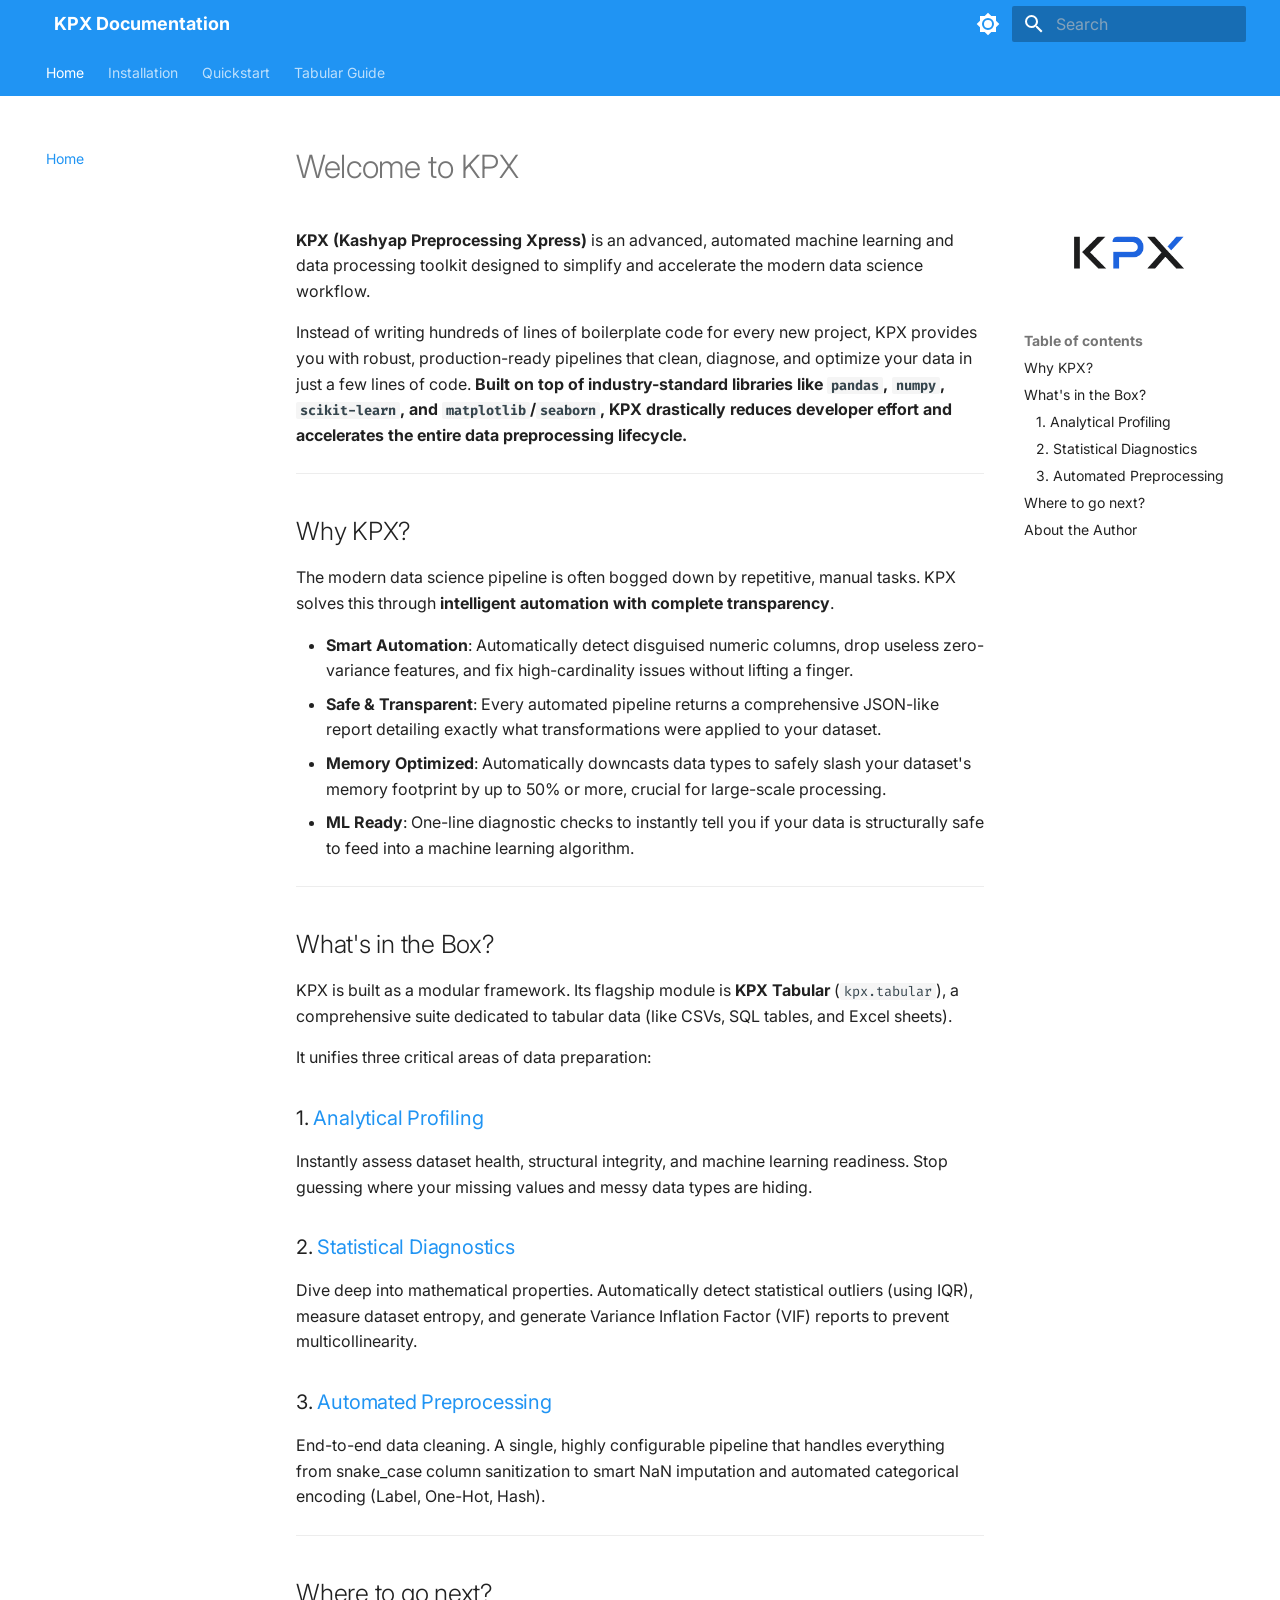
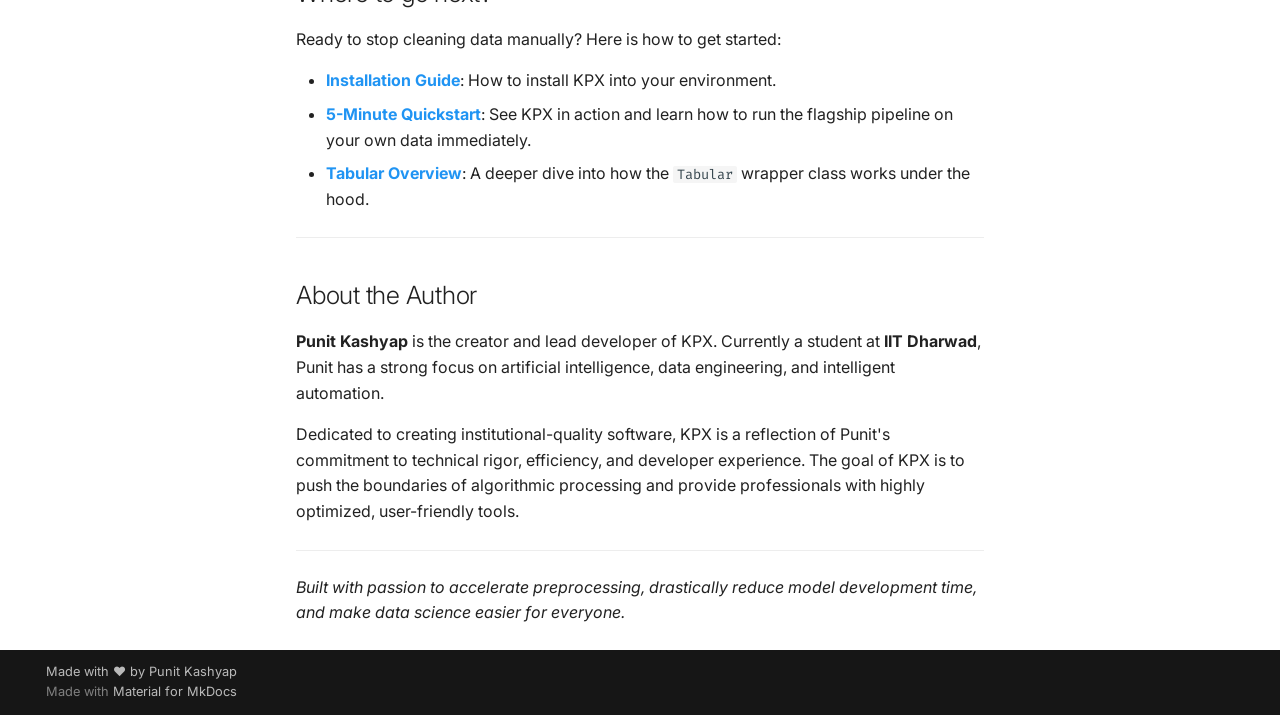
==== index.html @ b49fe6df "Deployed cb5c5bc with MkDocs version: 1.6.1" ====
<!doctype html>
<html lang="en" class="no-js">
  <head>
    
      <meta charset="utf-8">
      <meta name="viewport" content="width=device-width,initial-scale=1">
      
        <meta name="description" content="Automated Data Processing Toolkit">
      
      
        <meta name="author" content="Punit Kashyap">
      
      
      
      
        <link rel="next" href="installation/">
      
      
        
      
      
      <link rel="icon" href="assets/logo.png">
      <meta name="generator" content="mkdocs-1.6.1, mkdocs-material-9.7.6">
    
    
      
        <title>KPX Documentation</title>
      
    
    
      <link rel="stylesheet" href="assets/stylesheets/main.484c7ddc.min.css">
      
        
        <link rel="stylesheet" href="assets/stylesheets/palette.ab4e12ef.min.css">
      
      


    
    
      
    
    
      
        
        
        <link rel="preconnect" href="https://fonts.gstatic.com" crossorigin>
        <link rel="stylesheet" href="https://fonts.googleapis.com/css?family=Inter:300,300i,400,400i,700,700i%7CFira+Code:400,400i,700,700i&display=fallback">
        <style>:root{--md-text-font:"Inter";--md-code-font:"Fira Code"}</style>
      
    
    
      <link rel="stylesheet" href="stylesheets/extra.css">
    
    <script>__md_scope=new URL(".",location),__md_hash=e=>[...e].reduce(((e,_)=>(e<<5)-e+_.charCodeAt(0)),0),__md_get=(e,_=localStorage,t=__md_scope)=>JSON.parse(_.getItem(t.pathname+"."+e)),__md_set=(e,_,t=localStorage,a=__md_scope)=>{try{t.setItem(a.pathname+"."+e,JSON.stringify(_))}catch(e){}}</script>
    
      

    
    
  </head>
  
  
    
    
      
    
    
    
    
    <body dir="ltr" data-md-color-scheme="default" data-md-color-primary="blue" data-md-color-accent="light-blue">
  
    
    <input class="md-toggle" data-md-toggle="drawer" type="checkbox" id="__drawer" autocomplete="off">
    <input class="md-toggle" data-md-toggle="search" type="checkbox" id="__search" autocomplete="off">
    <label class="md-overlay" for="__drawer"></label>
    <div data-md-component="skip">
      
        
        <a href="#welcome-to-kpx" class="md-skip">
          Skip to content
        </a>
      
    </div>
    <div data-md-component="announce">
      
    </div>
    
    
      

<header class="md-header" data-md-component="header">
  <nav class="md-header__inner md-grid" aria-label="Header">
    <a href="." title="KPX Documentation" class="md-header__button md-logo" aria-label="KPX Documentation" data-md-component="logo">
      
  <img src="assets/logo.png" alt="logo">

    </a>
    <label class="md-header__button md-icon" for="__drawer">
      
      <svg xmlns="http://www.w3.org/2000/svg" viewBox="0 0 24 24"><path d="M3 6h18v2H3zm0 5h18v2H3zm0 5h18v2H3z"/></svg>
    </label>
    <div class="md-header__title" data-md-component="header-title">
      <div class="md-header__ellipsis">
        <div class="md-header__topic">
          <span class="md-ellipsis">
            KPX Documentation
          </span>
        </div>
        <div class="md-header__topic" data-md-component="header-topic">
          <span class="md-ellipsis">
            
              Home
            
          </span>
        </div>
      </div>
    </div>
    
      
        <form class="md-header__option" data-md-component="palette">
  
    
    
    
    <input class="md-option" data-md-color-media="(prefers-color-scheme: light)" data-md-color-scheme="default" data-md-color-primary="blue" data-md-color-accent="light-blue"  aria-label="Switch to dark mode"  type="radio" name="__palette" id="__palette_0">
    
      <label class="md-header__button md-icon" title="Switch to dark mode" for="__palette_1" hidden>
        <svg xmlns="http://www.w3.org/2000/svg" viewBox="0 0 24 24"><path d="M12 8a4 4 0 0 0-4 4 4 4 0 0 0 4 4 4 4 0 0 0 4-4 4 4 0 0 0-4-4m0 10a6 6 0 0 1-6-6 6 6 0 0 1 6-6 6 6 0 0 1 6 6 6 6 0 0 1-6 6m8-9.31V4h-4.69L12 .69 8.69 4H4v4.69L.69 12 4 15.31V20h4.69L12 23.31 15.31 20H20v-4.69L23.31 12z"/></svg>
      </label>
    
  
    
    
    
    <input class="md-option" data-md-color-media="(prefers-color-scheme: dark)" data-md-color-scheme="slate" data-md-color-primary="blue" data-md-color-accent="light-blue"  aria-label="Switch to light mode"  type="radio" name="__palette" id="__palette_1">
    
      <label class="md-header__button md-icon" title="Switch to light mode" for="__palette_0" hidden>
        <svg xmlns="http://www.w3.org/2000/svg" viewBox="0 0 24 24"><path d="M12 18c-.89 0-1.74-.2-2.5-.55C11.56 16.5 13 14.42 13 12s-1.44-4.5-3.5-5.45C10.26 6.2 11.11 6 12 6a6 6 0 0 1 6 6 6 6 0 0 1-6 6m8-9.31V4h-4.69L12 .69 8.69 4H4v4.69L.69 12 4 15.31V20h4.69L12 23.31 15.31 20H20v-4.69L23.31 12z"/></svg>
      </label>
    
  
</form>
      
    
    
      <script>var palette=__md_get("__palette");if(palette&&palette.color){if("(prefers-color-scheme)"===palette.color.media){var media=matchMedia("(prefers-color-scheme: light)"),input=document.querySelector(media.matches?"[data-md-color-media='(prefers-color-scheme: light)']":"[data-md-color-media='(prefers-color-scheme: dark)']");palette.color.media=input.getAttribute("data-md-color-media"),palette.color.scheme=input.getAttribute("data-md-color-scheme"),palette.color.primary=input.getAttribute("data-md-color-primary"),palette.color.accent=input.getAttribute("data-md-color-accent")}for(var[key,value]of Object.entries(palette.color))document.body.setAttribute("data-md-color-"+key,value)}</script>
    
    
    
      
      
        <label class="md-header__button md-icon" for="__search">
          
          <svg xmlns="http://www.w3.org/2000/svg" viewBox="0 0 24 24"><path d="M9.5 3A6.5 6.5 0 0 1 16 9.5c0 1.61-.59 3.09-1.56 4.23l.27.27h.79l5 5-1.5 1.5-5-5v-.79l-.27-.27A6.52 6.52 0 0 1 9.5 16 6.5 6.5 0 0 1 3 9.5 6.5 6.5 0 0 1 9.5 3m0 2C7 5 5 7 5 9.5S7 14 9.5 14 14 12 14 9.5 12 5 9.5 5"/></svg>
        </label>
        <div class="md-search" data-md-component="search" role="dialog">
  <label class="md-search__overlay" for="__search"></label>
  <div class="md-search__inner" role="search">
    <form class="md-search__form" name="search">
      <input type="text" class="md-search__input" name="query" aria-label="Search" placeholder="Search" autocapitalize="off" autocorrect="off" autocomplete="off" spellcheck="false" data-md-component="search-query" required>
      <label class="md-search__icon md-icon" for="__search">
        
        <svg xmlns="http://www.w3.org/2000/svg" viewBox="0 0 24 24"><path d="M9.5 3A6.5 6.5 0 0 1 16 9.5c0 1.61-.59 3.09-1.56 4.23l.27.27h.79l5 5-1.5 1.5-5-5v-.79l-.27-.27A6.52 6.52 0 0 1 9.5 16 6.5 6.5 0 0 1 3 9.5 6.5 6.5 0 0 1 9.5 3m0 2C7 5 5 7 5 9.5S7 14 9.5 14 14 12 14 9.5 12 5 9.5 5"/></svg>
        
        <svg xmlns="http://www.w3.org/2000/svg" viewBox="0 0 24 24"><path d="M20 11v2H8l5.5 5.5-1.42 1.42L4.16 12l7.92-7.92L13.5 5.5 8 11z"/></svg>
      </label>
      <nav class="md-search__options" aria-label="Search">
        
          <a href="javascript:void(0)" class="md-search__icon md-icon" title="Share" aria-label="Share" data-clipboard data-clipboard-text="" data-md-component="search-share" tabindex="-1">
            
            <svg xmlns="http://www.w3.org/2000/svg" viewBox="0 0 24 24"><path d="M18 16.08c-.76 0-1.44.3-1.96.77L8.91 12.7c.05-.23.09-.46.09-.7s-.04-.47-.09-.7l7.05-4.11c.54.5 1.25.81 2.04.81a3 3 0 0 0 3-3 3 3 0 0 0-3-3 3 3 0 0 0-3 3c0 .24.04.47.09.7L8.04 9.81C7.5 9.31 6.79 9 6 9a3 3 0 0 0-3 3 3 3 0 0 0 3 3c.79 0 1.5-.31 2.04-.81l7.12 4.15c-.05.21-.08.43-.08.66 0 1.61 1.31 2.91 2.92 2.91s2.92-1.3 2.92-2.91A2.92 2.92 0 0 0 18 16.08"/></svg>
          </a>
        
        <button type="reset" class="md-search__icon md-icon" title="Clear" aria-label="Clear" tabindex="-1">
          
          <svg xmlns="http://www.w3.org/2000/svg" viewBox="0 0 24 24"><path d="M19 6.41 17.59 5 12 10.59 6.41 5 5 6.41 10.59 12 5 17.59 6.41 19 12 13.41 17.59 19 19 17.59 13.41 12z"/></svg>
        </button>
      </nav>
      
        <div class="md-search__suggest" data-md-component="search-suggest"></div>
      
    </form>
    <div class="md-search__output">
      <div class="md-search__scrollwrap" tabindex="0" data-md-scrollfix>
        <div class="md-search-result" data-md-component="search-result">
          <div class="md-search-result__meta">
            Initializing search
          </div>
          <ol class="md-search-result__list" role="presentation"></ol>
        </div>
      </div>
    </div>
  </div>
</div>
      
    
    
  </nav>
  
</header>
    
    <div class="md-container" data-md-component="container">
      
      
        
          
            
<nav class="md-tabs" aria-label="Tabs" data-md-component="tabs">
  <div class="md-grid">
    <ul class="md-tabs__list">
      
        
  
  
  
    
  
  
    <li class="md-tabs__item md-tabs__item--active">
      <a href="." class="md-tabs__link">
        
  
  
    
  
  Home

      </a>
    </li>
  

      
        
  
  
  
  
    <li class="md-tabs__item">
      <a href="installation/" class="md-tabs__link">
        
  
  
    
  
  Installation

      </a>
    </li>
  

      
        
  
  
  
  
    <li class="md-tabs__item">
      <a href="quickstart/" class="md-tabs__link">
        
  
  
    
  
  Quickstart

      </a>
    </li>
  

      
        
  
  
  
  
    
    
      <li class="md-tabs__item">
        <a href="user_guide/tabular/overview/" class="md-tabs__link">
          
  
  
  Tabular Guide

        </a>
      </li>
    
  

      
    </ul>
  </div>
</nav>
          
        
      
      <main class="md-main" data-md-component="main">
        <div class="md-main__inner md-grid">
          
  
    
    <div class="md-sidebar md-sidebar--primary" data-md-component="sidebar" data-md-type="navigation" >
      <div class="md-sidebar__scrollwrap">
        <div class="md-sidebar__inner">
          


  


<nav class="md-nav md-nav--primary md-nav--lifted" aria-label="Navigation" data-md-level="0">
  <label class="md-nav__title" for="__drawer">
    <a href="." title="KPX Documentation" class="md-nav__button md-logo" aria-label="KPX Documentation" data-md-component="logo">
      
  <img src="assets/logo.png" alt="logo">

    </a>
    KPX Documentation
  </label>
  
  <ul class="md-nav__list" data-md-scrollfix>
    
      
      
  
  
    
  
  
  
    <li class="md-nav__item md-nav__item--active">
      
      <input class="md-nav__toggle md-toggle" type="checkbox" id="__toc">
      
      
        
      
      
        <label class="md-nav__link md-nav__link--active" for="__toc">
          
  
  
  <span class="md-ellipsis">
    
  
    Home
  

    
  </span>
  
  

          <span class="md-nav__icon md-icon"></span>
        </label>
      
      <a href="." class="md-nav__link md-nav__link--active">
        
  
  
  <span class="md-ellipsis">
    
  
    Home
  

    
  </span>
  
  

      </a>
      
        

<nav class="md-nav md-nav--secondary" aria-label="Table of contents">
  
  
  
    
  
  
    <label class="md-nav__title" for="__toc">
      <span class="md-nav__icon md-icon"></span>
      Table of contents
    </label>
    <ul class="md-nav__list" data-md-component="toc" data-md-scrollfix>
      
        <li class="md-nav__item">
  <a href="#why-kpx" class="md-nav__link">
    <span class="md-ellipsis">
      
        Why KPX?
      
    </span>
  </a>
  
</li>
      
        <li class="md-nav__item">
  <a href="#whats-in-the-box" class="md-nav__link">
    <span class="md-ellipsis">
      
        What's in the Box?
      
    </span>
  </a>
  
    <nav class="md-nav" aria-label="What&#39;s in the Box?">
      <ul class="md-nav__list">
        
          <li class="md-nav__item">
  <a href="#1-analytical-profiling" class="md-nav__link">
    <span class="md-ellipsis">
      
        1. Analytical Profiling
      
    </span>
  </a>
  
</li>
        
          <li class="md-nav__item">
  <a href="#2-statistical-diagnostics" class="md-nav__link">
    <span class="md-ellipsis">
      
        2. Statistical Diagnostics
      
    </span>
  </a>
  
</li>
        
          <li class="md-nav__item">
  <a href="#3-automated-preprocessing" class="md-nav__link">
    <span class="md-ellipsis">
      
        3. Automated Preprocessing
      
    </span>
  </a>
  
</li>
        
      </ul>
    </nav>
  
</li>
      
        <li class="md-nav__item">
  <a href="#where-to-go-next" class="md-nav__link">
    <span class="md-ellipsis">
      
        Where to go next?
      
    </span>
  </a>
  
</li>
      
        <li class="md-nav__item">
  <a href="#about-the-author" class="md-nav__link">
    <span class="md-ellipsis">
      
        About the Author
      
    </span>
  </a>
  
</li>
      
    </ul>
  
</nav>
      
    </li>
  

    
      
      
  
  
  
  
    <li class="md-nav__item">
      <a href="installation/" class="md-nav__link">
        
  
  
  <span class="md-ellipsis">
    
  
    Installation
  

    
  </span>
  
  

      </a>
    </li>
  

    
      
      
  
  
  
  
    <li class="md-nav__item">
      <a href="quickstart/" class="md-nav__link">
        
  
  
  <span class="md-ellipsis">
    
  
    Quickstart
  

    
  </span>
  
  

      </a>
    </li>
  

    
      
      
  
  
  
  
    
    
    
    
      
      
        
      
    
    
    <li class="md-nav__item md-nav__item--nested">
      
        
        
          
        
        <input class="md-nav__toggle md-toggle md-toggle--indeterminate" type="checkbox" id="__nav_4" >
        
          
          <label class="md-nav__link" for="__nav_4" id="__nav_4_label" tabindex="0">
            
  
  
  <span class="md-ellipsis">
    
  
    Tabular Guide
  

    
  </span>
  
  

            <span class="md-nav__icon md-icon"></span>
          </label>
        
        <nav class="md-nav" data-md-level="1" aria-labelledby="__nav_4_label" aria-expanded="false">
          <label class="md-nav__title" for="__nav_4">
            <span class="md-nav__icon md-icon"></span>
            
  
    Tabular Guide
  

          </label>
          <ul class="md-nav__list" data-md-scrollfix>
            
              
                
  
  
  
  
    <li class="md-nav__item">
      <a href="user_guide/tabular/overview/" class="md-nav__link">
        
  
  
  <span class="md-ellipsis">
    
  
    Overview
  

    
  </span>
  
  

      </a>
    </li>
  

              
            
              
                
  
  
  
  
    <li class="md-nav__item">
      <a href="user_guide/tabular/workflow/" class="md-nav__link">
        
  
  
  <span class="md-ellipsis">
    
  
    Recommended Workflow
  

    
  </span>
  
  

      </a>
    </li>
  

              
            
              
                
  
  
  
  
    <li class="md-nav__item">
      <a href="user_guide/tabular/summary/" class="md-nav__link">
        
  
  
  <span class="md-ellipsis">
    
  
    Summary (Profiling)
  

    
  </span>
  
  

      </a>
    </li>
  

              
            
              
                
  
  
  
  
    <li class="md-nav__item">
      <a href="user_guide/tabular/statistics/" class="md-nav__link">
        
  
  
  <span class="md-ellipsis">
    
  
    Statistics
  

    
  </span>
  
  

      </a>
    </li>
  

              
            
              
                
  
  
  
  
    <li class="md-nav__item">
      <a href="user_guide/tabular/preprocessing/" class="md-nav__link">
        
  
  
  <span class="md-ellipsis">
    
  
    Preprocessing
  

    
  </span>
  
  

      </a>
    </li>
  

              
            
              
                
  
  
  
  
    <li class="md-nav__item">
      <a href="user_guide/tabular/visuals/" class="md-nav__link">
        
  
  
  <span class="md-ellipsis">
    
  
    Visuals
  

    
  </span>
  
  

      </a>
    </li>
  

              
            
              
                
  
  
  
  
    <li class="md-nav__item">
      <a href="user_guide/tabular/api_reference/" class="md-nav__link">
        
  
  
  <span class="md-ellipsis">
    
  
    API Reference
  

    
  </span>
  
  

      </a>
    </li>
  

              
            
          </ul>
        </nav>
      
    </li>
  

    
  </ul>
</nav>
        </div>
      </div>
    </div>
  
  
    
    <div class="md-sidebar md-sidebar--secondary" data-md-component="sidebar" data-md-type="toc" >
      <div class="md-sidebar__scrollwrap">
        <div class="md-sidebar__inner">
          <!-- Inject logo directly into the secondary sidebar container -->
          <div style="text-align: center; padding: 1.5rem 1rem 0 1rem;">
            <a href="./">
              <img src="./assets/logo.png" alt="KPX Logo" style="max-width: 150px; height: auto;">
            </a>
          </div>
          

<nav class="md-nav md-nav--secondary" aria-label="Table of contents">
  
  
  
    
  
  
    <label class="md-nav__title" for="__toc">
      <span class="md-nav__icon md-icon"></span>
      Table of contents
    </label>
    <ul class="md-nav__list" data-md-component="toc" data-md-scrollfix>
      
        <li class="md-nav__item">
  <a href="#why-kpx" class="md-nav__link">
    <span class="md-ellipsis">
      
        Why KPX?
      
    </span>
  </a>
  
</li>
      
        <li class="md-nav__item">
  <a href="#whats-in-the-box" class="md-nav__link">
    <span class="md-ellipsis">
      
        What's in the Box?
      
    </span>
  </a>
  
    <nav class="md-nav" aria-label="What&#39;s in the Box?">
      <ul class="md-nav__list">
        
          <li class="md-nav__item">
  <a href="#1-analytical-profiling" class="md-nav__link">
    <span class="md-ellipsis">
      
        1. Analytical Profiling
      
    </span>
  </a>
  
</li>
        
          <li class="md-nav__item">
  <a href="#2-statistical-diagnostics" class="md-nav__link">
    <span class="md-ellipsis">
      
        2. Statistical Diagnostics
      
    </span>
  </a>
  
</li>
        
          <li class="md-nav__item">
  <a href="#3-automated-preprocessing" class="md-nav__link">
    <span class="md-ellipsis">
      
        3. Automated Preprocessing
      
    </span>
  </a>
  
</li>
        
      </ul>
    </nav>
  
</li>
      
        <li class="md-nav__item">
  <a href="#where-to-go-next" class="md-nav__link">
    <span class="md-ellipsis">
      
        Where to go next?
      
    </span>
  </a>
  
</li>
      
        <li class="md-nav__item">
  <a href="#about-the-author" class="md-nav__link">
    <span class="md-ellipsis">
      
        About the Author
      
    </span>
  </a>
  
</li>
      
    </ul>
  
</nav>
        </div>
      </div>
    </div>
  

          
            <div class="md-content" data-md-component="content">
              
              <article class="md-content__inner md-typeset">
                
                  



<h1 id="welcome-to-kpx">Welcome to KPX</h1>
<p><strong>KPX (Kashyap Preprocessing Xpress)</strong> is an advanced, automated machine learning and data processing toolkit designed to simplify and accelerate the modern data science workflow. </p>
<p>Instead of writing hundreds of lines of boilerplate code for every new project, KPX provides you with robust, production-ready pipelines that clean, diagnose, and optimize your data in just a few lines of code. <strong>Built on top of industry-standard libraries like <code>pandas</code>, <code>numpy</code>, <code>scikit-learn</code>, and <code>matplotlib</code>/<code>seaborn</code>, KPX drastically reduces developer effort and accelerates the entire data preprocessing lifecycle.</strong></p>
<hr />
<h2 id="why-kpx">Why KPX?</h2>
<p>The modern data science pipeline is often bogged down by repetitive, manual tasks. KPX solves this through <strong>intelligent automation with complete transparency</strong>.</p>
<ul>
<li><strong>Smart Automation</strong>: Automatically detect disguised numeric columns, drop useless zero-variance features, and fix high-cardinality issues without lifting a finger.</li>
<li><strong>Safe &amp; Transparent</strong>: Every automated pipeline returns a comprehensive JSON-like report detailing exactly what transformations were applied to your dataset.</li>
<li><strong>Memory Optimized</strong>: Automatically downcasts data types to safely slash your dataset's memory footprint by up to 50% or more, crucial for large-scale processing.</li>
<li><strong>ML Ready</strong>: One-line diagnostic checks to instantly tell you if your data is structurally safe to feed into a machine learning algorithm.</li>
</ul>
<hr />
<h2 id="whats-in-the-box">What's in the Box?</h2>
<p>KPX is built as a modular framework. Its flagship module is <strong>KPX Tabular</strong> (<code>kpx.tabular</code>), a comprehensive suite dedicated to tabular data (like CSVs, SQL tables, and Excel sheets). </p>
<p>It unifies three critical areas of data preparation:</p>
<h3 id="1-analytical-profiling">1. <a href="user_guide/tabular/summary/">Analytical Profiling</a></h3>
<p>Instantly assess dataset health, structural integrity, and machine learning readiness. Stop guessing where your missing values and messy data types are hiding.</p>
<h3 id="2-statistical-diagnostics">2. <a href="user_guide/tabular/statistics/">Statistical Diagnostics</a></h3>
<p>Dive deep into mathematical properties. Automatically detect statistical outliers (using IQR), measure dataset entropy, and generate Variance Inflation Factor (VIF) reports to prevent multicollinearity.</p>
<h3 id="3-automated-preprocessing">3. <a href="user_guide/tabular/preprocessing/">Automated Preprocessing</a></h3>
<p>End-to-end data cleaning. A single, highly configurable pipeline that handles everything from snake_case column sanitization to smart NaN imputation and automated categorical encoding (Label, One-Hot, Hash).</p>
<hr />
<h2 id="where-to-go-next">Where to go next?</h2>
<p>Ready to stop cleaning data manually? Here is how to get started:</p>
<ul>
<li><strong><a href="installation/">Installation Guide</a></strong>: How to install KPX into your environment.</li>
<li><strong><a href="quickstart/">5-Minute Quickstart</a></strong>: See KPX in action and learn how to run the flagship pipeline on your own data immediately.</li>
<li><strong><a href="user_guide/tabular/overview/">Tabular Overview</a></strong>: A deeper dive into how the <code>Tabular</code> wrapper class works under the hood.</li>
</ul>
<hr />
<h2 id="about-the-author">About the Author</h2>
<p><strong>Punit Kashyap</strong> is the creator and lead developer of KPX. Currently a student at <strong>IIT Dharwad</strong>, Punit has a strong focus on artificial intelligence, data engineering, and intelligent automation. </p>
<p>Dedicated to creating institutional-quality software, KPX is a reflection of Punit's commitment to technical rigor, efficiency, and developer experience. The goal of KPX is to push the boundaries of algorithmic processing and provide professionals with highly optimized, user-friendly tools.</p>
<hr />
<p><em>Built with passion to accelerate preprocessing, drastically reduce model development time, and make data science easier for everyone.</em></p>












                
              </article>
            </div>
          
          
<script>var target=document.getElementById(location.hash.slice(1));target&&target.name&&(target.checked=target.name.startsWith("__tabbed_"))</script>
        </div>
        
          <button type="button" class="md-top md-icon" data-md-component="top" hidden>
  
  <svg xmlns="http://www.w3.org/2000/svg" viewBox="0 0 24 24"><path d="M13 20h-2V8l-5.5 5.5-1.42-1.42L12 4.16l7.92 7.92-1.42 1.42L13 8z"/></svg>
  Back to top
</button>
        
      </main>
      
        <footer class="md-footer">
  
  <div class="md-footer-meta md-typeset">
    <div class="md-footer-meta__inner md-grid">
      <div class="md-copyright">
  
    <div class="md-copyright__highlight">
      Made with ❤️ by Punit Kashyap
    </div>
  
  
    Made with
    <a href="https://squidfunk.github.io/mkdocs-material/" target="_blank" rel="noopener">
      Material for MkDocs
    </a>
  
</div>
      
    </div>
  </div>
</footer>
      
    </div>
    <div class="md-dialog" data-md-component="dialog">
      <div class="md-dialog__inner md-typeset"></div>
    </div>
    
    
    
      
      
      <script id="__config" type="application/json">{"annotate": null, "base": ".", "features": ["navigation.tabs", "navigation.sections", "navigation.expand", "navigation.top", "navigation.tracking", "search.suggest", "search.highlight", "search.share", "content.code.copy", "content.code.annotate"], "search": "assets/javascripts/workers/search.2c215733.min.js", "tags": null, "translations": {"clipboard.copied": "Copied to clipboard", "clipboard.copy": "Copy to clipboard", "search.result.more.one": "1 more on this page", "search.result.more.other": "# more on this page", "search.result.none": "No matching documents", "search.result.one": "1 matching document", "search.result.other": "# matching documents", "search.result.placeholder": "Type to start searching", "search.result.term.missing": "Missing", "select.version": "Select version"}, "version": null}</script>
    
    
      <script src="assets/javascripts/bundle.79ae519e.min.js"></script>
      
    
  </body>
</html>
---- assets/stylesheets/main.484c7ddc.min.css ----
@charset "UTF-8";html{-webkit-text-size-adjust:none;-moz-text-size-adjust:none;text-size-adjust:none;box-sizing:border-box}*,:after,:before{box-sizing:inherit}@media (prefers-reduced-motion){*,:after,:before{transition:none!important}}body{margin:0}a,button,input,label{-webkit-tap-highlight-color:transparent}a{color:inherit;text-decoration:none}hr{border:0;box-sizing:initial;display:block;height:.05rem;overflow:visible;padding:0}small{font-size:80%}sub,sup{line-height:1em}img{border-style:none}table{border-collapse:initial;border-spacing:0}td,th{font-weight:400;vertical-align:top}button{background:#0000;border:0;font-family:inherit;font-size:inherit;margin:0;padding:0}input{border:0;outline:none}:root{--md-primary-fg-color:#4051b5;--md-primary-fg-color--light:#5d6cc0;--md-primary-fg-color--dark:#303fa1;--md-primary-bg-color:#fff;--md-primary-bg-color--light:#ffffffb3;--md-accent-fg-color:#526cfe;--md-accent-fg-color--transparent:#526cfe1a;--md-accent-bg-color:#fff;--md-accent-bg-color--light:#ffffffb3}[data-md-color-scheme=default]{color-scheme:light}[data-md-color-scheme=default] img[src$="#gh-dark-mode-only"],[data-md-color-scheme=default] img[src$="#only-dark"]{display:none}:root,[data-md-color-scheme=default]{--md-hue:225deg;--md-default-fg-color:#000000de;--md-default-fg-color--light:#0000008a;--md-default-fg-color--lighter:#00000052;--md-default-fg-color--lightest:#00000012;--md-default-bg-color:#fff;--md-default-bg-color--light:#ffffffb3;--md-default-bg-color--lighter:#ffffff4d;--md-default-bg-color--lightest:#ffffff1f;--md-code-fg-color:#36464e;--md-code-bg-color:#f5f5f5;--md-code-bg-color--light:#f5f5f5b3;--md-code-bg-color--lighter:#f5f5f54d;--md-code-hl-color:#4287ff;--md-code-hl-color--light:#4287ff1a;--md-code-hl-number-color:#d52a2a;--md-code-hl-special-color:#db1457;--md-code-hl-function-color:#a846b9;--md-code-hl-constant-color:#6e59d9;--md-code-hl-keyword-color:#3f6ec6;--md-code-hl-string-color:#1c7d4d;--md-code-hl-name-color:var(--md-code-fg-color);--md-code-hl-operator-color:var(--md-default-fg-color--light);--md-code-hl-punctuation-color:var(--md-default-fg-color--light);--md-code-hl-comment-color:var(--md-default-fg-color--light);--md-code-hl-generic-color:var(--md-default-fg-color--light);--md-code-hl-variable-color:var(--md-default-fg-color--light);--md-typeset-color:var(--md-default-fg-color);--md-typeset-a-color:var(--md-primary-fg-color);--md-typeset-del-color:#f5503d26;--md-typeset-ins-color:#0bd57026;--md-typeset-kbd-color:#fafafa;--md-typeset-kbd-accent-color:#fff;--md-typeset-kbd-border-color:#b8b8b8;--md-typeset-mark-color:#ffff0080;--md-typeset-table-color:#0000001f;--md-typeset-table-color--light:rgba(0,0,0,.035);--md-admonition-fg-color:var(--md-default-fg-color);--md-admonition-bg-color:var(--md-default-bg-color);--md-warning-fg-color:#000000de;--md-warning-bg-color:#ff9;--md-footer-fg-color:#fff;--md-footer-fg-color--light:#ffffffb3;--md-footer-fg-color--lighter:#ffffff73;--md-footer-bg-color:#000000de;--md-footer-bg-color--dark:#00000052;--md-shadow-z1:0 0.2rem 0.5rem #0000000d,0 0 0.05rem #0000001a;--md-shadow-z2:0 0.2rem 0.5rem #0000001a,0 0 0.05rem #00000040;--md-shadow-z3:0 0.2rem 0.5rem #0003,0 0 0.05rem #00000059}.md-icon svg{fill:currentcolor;display:block;height:1.2rem;width:1.2rem}body{-webkit-font-smoothing:antialiased;-moz-osx-font-smoothing:grayscale;--md-text-font-family:var(--md-text-font,_),-apple-system,BlinkMacSystemFont,Helvetica,Arial,sans-serif;--md-code-font-family:var(--md-code-font,_),SFMono-Regular,Consolas,Menlo,monospace}aside,body,input{font-feature-settings:"kern","liga";color:var(--md-typeset-color);font-family:var(--md-text-font-family)}code,kbd,pre{font-feature-settings:"kern";font-family:var(--md-code-font-family)}:root{--md-typeset-table-sort-icon:url('data:image/svg+xml;charset=utf-8,<svg xmlns="http://www.w3.org/2000/svg" viewBox="0 0 24 24"><path d="m18 21-4-4h3V7h-3l4-4 4 4h-3v10h3M2 19v-2h10v2M2 13v-2h7v2M2 7V5h4v2z"/></svg>');--md-typeset-table-sort-icon--asc:url('data:image/svg+xml;charset=utf-8,<svg xmlns="http://www.w3.org/2000/svg" viewBox="0 0 24 24"><path d="M19 17h3l-4 4-4-4h3V3h2M2 17h10v2H2M6 5v2H2V5m0 6h7v2H2z"/></svg>');--md-typeset-table-sort-icon--desc:url('data:image/svg+xml;charset=utf-8,<svg xmlns="http://www.w3.org/2000/svg" viewBox="0 0 24 24"><path d="M19 7h3l-4-4-4 4h3v14h2M2 17h10v2H2M6 5v2H2V5m0 6h7v2H2z"/></svg>')}.md-typeset{-webkit-print-color-adjust:exact;color-adjust:exact;font-size:.8rem;line-height:1.6;overflow-wrap:break-word}@media print{.md-typeset{font-size:.68rem}}.md-typeset blockquote,.md-typeset dl,.md-typeset figure,.md-typeset ol,.md-typeset pre,.md-typeset ul{margin-bottom:1em;margin-top:1em}.md-typeset h1{color:var(--md-default-fg-color--light);font-size:2em;line-height:1.3;margin:0 0 1.25em}.md-typeset h1,.md-typeset h2{font-weight:300;letter-spacing:-.01em}.md-typeset h2{font-size:1.5625em;line-height:1.4;margin:1.6em 0 .64em}.md-typeset h3{font-size:1.25em;font-weight:400;letter-spacing:-.01em;line-height:1.5;margin:1.6em 0 .8em}.md-typeset h2+h3{margin-top:.8em}.md-typeset h4{font-weight:700;letter-spacing:-.01em;margin:1em 0}.md-typeset h5,.md-typeset h6{color:var(--md-default-fg-color--light);font-size:.8em;font-weight:700;letter-spacing:-.01em;margin:1.25em 0}.md-typeset h5{text-transform:uppercase}.md-typeset h5 code{text-transform:none}.md-typeset hr{border-bottom:.05rem solid var(--md-default-fg-color--lightest);display:flow-root;margin:1.5em 0}.md-typeset a{color:var(--md-typeset-a-color);word-break:break-word}.md-typeset a,.md-typeset a:before{transition:color 125ms}.md-typeset a:focus,.md-typeset a:hover{color:var(--md-accent-fg-color)}.md-typeset a:focus code,.md-typeset a:hover code{background-color:var(--md-accent-fg-color--transparent);color:var(--md-accent-fg-color)}.md-typeset a code{color:var(--md-typeset-a-color)}.md-typeset a.focus-visible{outline-color:var(--md-accent-fg-color);outline-offset:.2rem}.md-typeset code,.md-typeset kbd,.md-typeset pre{color:var(--md-code-fg-color);direction:ltr;font-variant-ligatures:none;transition:background-color 125ms}@media print{.md-typeset code,.md-typeset kbd,.md-typeset pre{white-space:pre-wrap}}.md-typeset code{background-color:var(--md-code-bg-color);border-radius:.1rem;-webkit-box-decoration-break:clone;box-decoration-break:clone;font-size:.85em;padding:0 .2941176471em;transition:color 125ms,background-color 125ms;word-break:break-word}.md-typeset code:not(.focus-visible){-webkit-tap-highlight-color:transparent;outline:none}.md-typeset pre{display:flow-root;line-height:1.4;position:relative}.md-typeset pre>code{-webkit-box-decoration-break:slice;box-decoration-break:slice;box-shadow:none;display:block;margin:0;outline-color:var(--md-accent-fg-color);overflow:auto;padding:.7720588235em 1.1764705882em;scrollbar-color:var(--md-default-fg-color--lighter) #0000;scrollbar-width:thin;touch-action:auto;word-break:normal}.md-typeset pre>code:hover{scrollbar-color:var(--md-accent-fg-color) #0000}.md-typeset pre>code::-webkit-scrollbar{height:.2rem;width:.2rem}.md-typeset pre>code::-webkit-scrollbar-thumb{background-color:var(--md-default-fg-color--lighter)}.md-typeset pre>code::-webkit-scrollbar-thumb:hover{background-color:var(--md-accent-fg-color)}.md-typeset kbd{background-color:var(--md-typeset-kbd-color);border-radius:.1rem;box-shadow:0 .1rem 0 .05rem var(--md-typeset-kbd-border-color),0 .1rem 0 var(--md-typeset-kbd-border-color),0 -.1rem .2rem var(--md-typeset-kbd-accent-color) inset;color:var(--md-default-fg-color);display:inline-block;font-size:.75em;padding:0 .6666666667em;vertical-align:text-top;word-break:break-word}.md-typeset mark{background-color:var(--md-typeset-mark-color);-webkit-box-decoration-break:clone;box-decoration-break:clone;color:inherit;word-break:break-word}.md-typeset abbr{cursor:help;text-decoration:none}.md-typeset [data-preview],.md-typeset abbr{border-bottom:.05rem dotted var(--md-default-fg-color--light)}.md-typeset small{opacity:.75}[dir=ltr] .md-typeset sub,[dir=ltr] .md-typeset sup{margin-left:.078125em}[dir=rtl] .md-typeset sub,[dir=rtl] .md-typeset sup{margin-right:.078125em}[dir=ltr] .md-typeset blockquote{padding-left:.6rem}[dir=rtl] .md-typeset blockquote{padding-right:.6rem}[dir=ltr] .md-typeset blockquote{border-left:.2rem solid var(--md-default-fg-color--lighter)}[dir=rtl] .md-typeset blockquote{border-right:.2rem solid var(--md-default-fg-color--lighter)}.md-typeset blockquote{color:var(--md-default-fg-color--light);margin-left:0;margin-right:0}.md-typeset ul{list-style-type:disc}.md-typeset ul[type]{list-style-type:revert-layer}[dir=ltr] .md-typeset ol,[dir=ltr] .md-typeset ul{margin-left:.625em}[dir=rtl] .md-typeset ol,[dir=rtl] .md-typeset ul{margin-right:.625em}.md-typeset ol,.md-typeset ul{padding:0}.md-typeset ol:not([hidden]),.md-typeset ul:not([hidden]){display:flow-root}.md-typeset ol ol,.md-typeset ul ol{list-style-type:lower-alpha}.md-typeset ol ol ol,.md-typeset ul ol ol{list-style-type:lower-roman}.md-typeset ol ol ol ol,.md-typeset ul ol ol ol{list-style-type:upper-alpha}.md-typeset ol ol ol ol ol,.md-typeset ul ol ol ol ol{list-style-type:upper-roman}.md-typeset ol[type],.md-typeset ul[type]{list-style-type:revert-layer}[dir=ltr] .md-typeset ol li,[dir=ltr] .md-typeset ul li{margin-left:1.25em}[dir=rtl] .md-typeset ol li,[dir=rtl] .md-typeset ul li{margin-right:1.25em}.md-typeset ol li,.md-typeset ul li{margin-bottom:.5em}.md-typeset ol li blockquote,.md-typeset ol li p,.md-typeset ul li blockquote,.md-typeset ul li p{margin:.5em 0}.md-typeset ol li:last-child,.md-typeset ul li:last-child{margin-bottom:0}[dir=ltr] .md-typeset ol li ol,[dir=ltr] .md-typeset ol li ul,[dir=ltr] .md-typeset ul li ol,[dir=ltr] .md-typeset ul li ul{margin-left:.625em}[dir=rtl] .md-typeset ol li ol,[dir=rtl] .md-typeset ol li ul,[dir=rtl] .md-typeset ul li ol,[dir=rtl] .md-typeset ul li ul{margin-right:.625em}.md-typeset ol li ol,.md-typeset ol li ul,.md-typeset ul li ol,.md-typeset ul li ul{margin-bottom:.5em;margin-top:.5em}[dir=ltr] .md-typeset dd{margin-left:1.875em}[dir=rtl] .md-typeset dd{margin-right:1.875em}.md-typeset dd{margin-bottom:1.5em;margin-top:1em}.md-typeset img,.md-typeset svg,.md-typeset video{height:auto;max-width:100%}.md-typeset img[align=left]{margin:1em 1em 1em 0}.md-typeset img[align=right]{margin:1em 0 1em 1em}.md-typeset img[align]:only-child{margin-top:0}.md-typeset figure{display:flow-root;margin:1em auto;max-width:100%;text-align:center;width:fit-content}.md-typeset figure img{display:block;margin:0 auto}.md-typeset figcaption{font-style:italic;margin:1em auto;max-width:24rem}.md-typeset iframe{max-width:100%}.md-typeset table:not([class]){background-color:var(--md-default-bg-color);border:.05rem solid var(--md-typeset-table-color);border-radius:.1rem;display:inline-block;font-size:.64rem;max-width:100%;overflow:auto;touch-action:auto}@media print{.md-typeset table:not([class]){display:table}}.md-typeset table:not([class])+*{margin-top:1.5em}.md-typeset table:not([class]) td>:first-child,.md-typeset table:not([class]) th>:first-child{margin-top:0}.md-typeset table:not([class]) td>:last-child,.md-typeset table:not([class]) th>:last-child{margin-bottom:0}.md-typeset table:not([class]) td:not([align]),.md-typeset table:not([class]) th:not([align]){text-align:left}[dir=rtl] .md-typeset table:not([class]) td:not([align]),[dir=rtl] .md-typeset table:not([class]) th:not([align]){text-align:right}.md-typeset table:not([class]) th{font-weight:700;min-width:5rem;padding:.9375em 1.25em;vertical-align:top}.md-typeset table:not([class]) td{border-top:.05rem solid var(--md-typeset-table-color);padding:.9375em 1.25em;vertical-align:top}.md-typeset table:not([class]) tbody tr{transition:background-color 125ms}.md-typeset table:not([class]) tbody tr:hover{background-color:var(--md-typeset-table-color--light);box-shadow:0 .05rem 0 var(--md-default-bg-color) inset}.md-typeset table:not([class]) a{word-break:normal}.md-typeset table th[role=columnheader]{cursor:pointer}[dir=ltr] .md-typeset table th[role=columnheader]:after{margin-left:.5em}[dir=rtl] .md-typeset table th[role=columnheader]:after{margin-right:.5em}.md-typeset table th[role=columnheader]:after{content:"";display:inline-block;height:1.2em;-webkit-mask-image:var(--md-typeset-table-sort-icon);mask-image:var(--md-typeset-table-sort-icon);-webkit-mask-repeat:no-repeat;mask-repeat:no-repeat;-webkit-mask-size:contain;mask-size:contain;transition:background-color 125ms;vertical-align:text-bottom;width:1.2em}.md-typeset table th[role=columnheader]:hover:after{background-color:var(--md-default-fg-color--lighter)}.md-typeset table th[role=columnheader][aria-sort=ascending]:after{background-color:var(--md-default-fg-color--light);-webkit-mask-image:var(--md-typeset-table-sort-icon--asc);mask-image:var(--md-typeset-table-sort-icon--asc)}.md-typeset table th[role=columnheader][aria-sort=descending]:after{background-color:var(--md-default-fg-color--light);-webkit-mask-image:var(--md-typeset-table-sort-icon--desc);mask-image:var(--md-typeset-table-sort-icon--desc)}.md-typeset__scrollwrap{margin:1em -.8rem;overflow-x:auto;touch-action:auto}.md-typeset__table{display:inline-block;margin-bottom:.5em;padding:0 .8rem}@media print{.md-typeset__table{display:block}}html .md-typeset__table table{display:table;margin:0;overflow:hidden;width:100%}@media screen and (max-width:44.984375em){.md-content__inner>pre{margin:1em -.8rem}.md-content__inner>pre code{border-radius:0}}.md-typeset .md-author{border-radius:100%;display:block;flex-shrink:0;height:1.6rem;overflow:hidden;position:relative;transition:color 125ms,transform 125ms;width:1.6rem}.md-typeset .md-author img{display:block}.md-typeset .md-author--more{background:var(--md-default-fg-color--lightest);color:var(--md-default-fg-color--lighter);font-size:.6rem;font-weight:700;line-height:1.6rem;text-align:center}.md-typeset .md-author--long{height:2.4rem;width:2.4rem}.md-typeset a.md-author{transform:scale(1)}.md-typeset a.md-author img{border-radius:100%;filter:grayscale(100%) opacity(75%);transition:filter 125ms}.md-typeset a.md-author:focus,.md-typeset a.md-author:hover{transform:scale(1.1);z-index:1}.md-typeset a.md-author:focus img,.md-typeset a.md-author:hover img{filter:grayscale(0)}.md-banner{background-color:var(--md-footer-bg-color);color:var(--md-footer-fg-color);overflow:auto}@media print{.md-banner{display:none}}.md-banner--warning{background-color:var(--md-warning-bg-color);color:var(--md-warning-fg-color)}.md-banner__inner{font-size:.7rem;margin:.6rem auto;padding:0 .8rem}[dir=ltr] .md-banner__button{float:right}[dir=rtl] .md-banner__button{float:left}.md-banner__button{color:inherit;cursor:pointer;transition:opacity .25s}.no-js .md-banner__button{display:none}.md-banner__button:hover{opacity:.7}html{font-size:125%;height:100%;overflow-x:hidden}@media screen and (min-width:100em){html{font-size:137.5%}}@media screen and (min-width:125em){html{font-size:150%}}body{background-color:var(--md-default-bg-color);display:flex;flex-direction:column;font-size:.5rem;min-height:100%;position:relative;width:100%}@media print{body{display:block}}@media screen and (max-width:59.984375em){body[data-md-scrolllock]{position:fixed}}.md-grid{margin-left:auto;margin-right:auto;max-width:61rem}.md-container{display:flex;flex-direction:column;flex-grow:1}@media print{.md-container{display:block}}.md-main{flex-grow:1}.md-main__inner{display:flex;height:100%;margin-top:1.5rem}.md-ellipsis{overflow:hidden;text-overflow:ellipsis}.md-toggle{display:none}.md-option{height:0;opacity:0;position:absolute;width:0}.md-option:checked+label:not([hidden]){display:block}.md-option.focus-visible+label{outline-color:var(--md-accent-fg-color);outline-style:auto}.md-skip{background-color:var(--md-default-fg-color);border-radius:.1rem;color:var(--md-default-bg-color);font-size:.64rem;margin:.5rem;opacity:0;outline-color:var(--md-accent-fg-color);padding:.3rem .5rem;position:fixed;transform:translateY(.4rem);z-index:-1}.md-skip:focus{opacity:1;transform:translateY(0);transition:transform .25s cubic-bezier(.4,0,.2,1),opacity 175ms 75ms;z-index:10}@page{margin:25mm}:root{--md-clipboard-icon:url('data:image/svg+xml;charset=utf-8,<svg xmlns="http://www.w3.org/2000/svg" viewBox="0 0 24 24"><path d="M19 21H8V7h11m0-2H8a2 2 0 0 0-2 2v14a2 2 0 0 0 2 2h11a2 2 0 0 0 2-2V7a2 2 0 0 0-2-2m-3-4H4a2 2 0 0 0-2 2v14h2V3h12z"/></svg>')}.md-clipboard{border-radius:.1rem;color:var(--md-default-fg-color--lightest);cursor:pointer;height:1.5em;outline-color:var(--md-accent-fg-color);outline-offset:.1rem;transition:color .25s;width:1.5em;z-index:1}@media print{.md-clipboard{display:none}}.md-clipboard:not(.focus-visible){-webkit-tap-highlight-color:transparent;outline:none}:hover>.md-clipboard{color:var(--md-default-fg-color--light)}.md-clipboard:focus,.md-clipboard:hover{color:var(--md-accent-fg-color)}.md-clipboard:after{background-color:currentcolor;content:"";display:block;height:1.125em;margin:0 auto;-webkit-mask-image:var(--md-clipboard-icon);mask-image:var(--md-clipboard-icon);-webkit-mask-position:center;mask-position:center;-webkit-mask-repeat:no-repeat;mask-repeat:no-repeat;-webkit-mask-size:contain;mask-size:contain;width:1.125em}.md-clipboard--inline{cursor:pointer}.md-clipboard--inline code{transition:color .25s,background-color .25s}.md-clipboard--inline:focus code,.md-clipboard--inline:hover code{background-color:var(--md-accent-fg-color--transparent);color:var(--md-accent-fg-color)}:root{--md-code-select-icon:url('data:image/svg+xml;charset=utf-8,<svg xmlns="http://www.w3.org/2000/svg" viewBox="0 0 24 24"><path d="M19 19h-4v2h4c1.1 0 2-.9 2-2v-4h-2m0-12h-4v2h4v4h2V5c0-1.1-.9-2-2-2M5 5h4V3H5c-1.1 0-2 .9-2 2v4h2m0 6H3v4c0 1.1.9 2 2 2h4v-2H5zm2-4h2v2H7zm4 0h2v2h-2zm4 0h2v2h-2zM7 7h2v2H7zm4 0h2v2h-2zm4 0h2v2h-2zm-8 8h2v2H7zm4 0h2v2h-2zm4 0h2v2h-2z"/></svg>');--md-code-copy-icon:url('data:image/svg+xml;charset=utf-8,<svg xmlns="http://www.w3.org/2000/svg" viewBox="0 0 24 24"><path d="M19 21H8V7h11m0-2H8a2 2 0 0 0-2 2v14a2 2 0 0 0 2 2h11a2 2 0 0 0 2-2V7a2 2 0 0 0-2-2m-3-4H4a2 2 0 0 0-2 2v14h2V3h12z"/></svg>')}.md-typeset .md-code__content{display:grid}.md-code__nav{background-color:var(--md-code-bg-color--lighter);border-radius:.1rem;display:flex;gap:.2rem;padding:.2rem;position:absolute;right:.25em;top:.25em;transition:background-color .25s;z-index:1}:hover>.md-code__nav{background-color:var(--md-code-bg-color--light)}.md-code__button{color:var(--md-default-fg-color--lightest);cursor:pointer;display:block;height:1.5em;outline-color:var(--md-accent-fg-color);outline-offset:.1rem;transition:color .25s;width:1.5em}:hover>*>.md-code__button{color:var(--md-default-fg-color--light)}.md-code__button.focus-visible,.md-code__button:hover{color:var(--md-accent-fg-color)}.md-code__button--active{color:var(--md-default-fg-color)!important}.md-code__button:after{background-color:currentcolor;content:"";display:block;height:1.125em;margin:0 auto;-webkit-mask-position:center;mask-position:center;-webkit-mask-repeat:no-repeat;mask-repeat:no-repeat;-webkit-mask-size:contain;mask-size:contain;width:1.125em}.md-code__button[data-md-type=select]:after{-webkit-mask-image:var(--md-code-select-icon);mask-image:var(--md-code-select-icon)}.md-code__button[data-md-type=copy]:after{-webkit-mask-image:var(--md-code-copy-icon);mask-image:var(--md-code-copy-icon)}@keyframes consent{0%{opacity:0;transform:translateY(100%)}to{opacity:1;transform:translateY(0)}}@keyframes overlay{0%{opacity:0}to{opacity:1}}.md-consent__overlay{animation:overlay .25s both;-webkit-backdrop-filter:blur(.1rem);backdrop-filter:blur(.1rem);background-color:#0000008a;height:100%;opacity:1;position:fixed;top:0;width:100%;z-index:5}.md-consent__inner{animation:consent .5s cubic-bezier(.1,.7,.1,1) both;background-color:var(--md-default-bg-color);border:0;border-radius:.1rem;bottom:0;box-shadow:0 0 .2rem #0000001a,0 .2rem .4rem #0003;max-height:100%;overflow:auto;padding:0;position:fixed;width:100%;z-index:5}.md-consent__form{padding:.8rem}.md-consent__settings{display:none;margin:1em 0}input:checked+.md-consent__settings{display:block}.md-consent__controls{margin-bottom:.8rem}.md-typeset .md-consent__controls .md-button{display:inline}@media screen and (max-width:44.984375em){.md-typeset .md-consent__controls .md-button{display:block;margin-top:.4rem;text-align:center;width:100%}}.md-consent label{cursor:pointer}.md-content{flex-grow:1;min-width:0}.md-content__inner{margin:0 .8rem 1.2rem;padding-top:.6rem}@media screen and (min-width:76.25em){[dir=ltr] .md-sidebar--primary:not([hidden])~.md-content>.md-content__inner{margin-left:1.2rem}[dir=ltr] .md-sidebar--secondary:not([hidden])~.md-content>.md-content__inner,[dir=rtl] .md-sidebar--primary:not([hidden])~.md-content>.md-content__inner{margin-right:1.2rem}[dir=rtl] .md-sidebar--secondary:not([hidden])~.md-content>.md-content__inner{margin-left:1.2rem}}.md-content__inner:before{content:"";display:block;height:.4rem}.md-content__inner>:last-child{margin-bottom:0}[dir=ltr] .md-content__button{float:right}[dir=rtl] .md-content__button{float:left}[dir=ltr] .md-content__button{margin-left:.4rem}[dir=rtl] .md-content__button{margin-right:.4rem}.md-content__button{margin:.4rem 0;padding:0}@media print{.md-content__button{display:none}}.md-typeset .md-content__button{color:var(--md-default-fg-color--lighter)}.md-content__button svg{display:inline;vertical-align:top}[dir=rtl] .md-content__button svg{transform:scaleX(-1)}[dir=ltr] .md-dialog{right:.8rem}[dir=rtl] .md-dialog{left:.8rem}.md-dialog{background-color:var(--md-default-fg-color);border-radius:.1rem;bottom:.8rem;box-shadow:var(--md-shadow-z3);min-width:11.1rem;opacity:0;padding:.4rem .6rem;pointer-events:none;position:fixed;transform:translateY(100%);transition:transform 0ms .4s,opacity .4s;z-index:4}@media print{.md-dialog{display:none}}.md-dialog--active{opacity:1;pointer-events:auto;transform:translateY(0);transition:transform .4s cubic-bezier(.075,.85,.175,1),opacity .4s}.md-dialog__inner{color:var(--md-default-bg-color);font-size:.7rem}.md-feedback{margin:2em 0 1em;text-align:center}.md-feedback fieldset{border:none;margin:0;padding:0}.md-feedback__title{font-weight:700;margin:1em auto}.md-feedback__inner{position:relative}.md-feedback__list{display:flex;flex-wrap:wrap;place-content:baseline center;position:relative}.md-feedback__list:hover .md-icon:not(:disabled){color:var(--md-default-fg-color--lighter)}:disabled .md-feedback__list{min-height:1.8rem}.md-feedback__icon{color:var(--md-default-fg-color--light);cursor:pointer;flex-shrink:0;margin:0 .1rem;transition:color 125ms}.md-feedback__icon:not(:disabled).md-icon:hover{color:var(--md-accent-fg-color)}.md-feedback__icon:disabled{color:var(--md-default-fg-color--lightest);pointer-events:none}.md-feedback__note{opacity:0;position:relative;transform:translateY(.4rem);transition:transform .4s cubic-bezier(.1,.7,.1,1),opacity .15s}.md-feedback__note>*{margin:0 auto;max-width:16rem}:disabled .md-feedback__note{opacity:1;transform:translateY(0)}@media print{.md-feedback{display:none}}.md-footer{background-color:var(--md-footer-bg-color);color:var(--md-footer-fg-color)}@media print{.md-footer{display:none}}.md-footer__inner{justify-content:space-between;overflow:auto;padding:.2rem}.md-footer__inner:not([hidden]){display:flex}.md-footer__link{align-items:end;display:flex;flex-grow:0.01;margin-bottom:.4rem;margin-top:1rem;max-width:100%;outline-color:var(--md-accent-fg-color);overflow:hidden;transition:opacity .25s}.md-footer__link:focus,.md-footer__link:hover{opacity:.7}[dir=rtl] .md-footer__link svg{transform:scaleX(-1)}@media screen and (max-width:44.984375em){.md-footer__link--prev{flex-shrink:0}.md-footer__link--prev .md-footer__title{display:none}}[dir=ltr] .md-footer__link--next{margin-left:auto}[dir=rtl] .md-footer__link--next{margin-right:auto}.md-footer__link--next{text-align:right}[dir=rtl] .md-footer__link--next{text-align:left}.md-footer__title{flex-grow:1;font-size:.9rem;margin-bottom:.7rem;max-width:calc(100% - 2.4rem);padding:0 1rem;white-space:nowrap}.md-footer__button{margin:.2rem;padding:.4rem}.md-footer__direction{font-size:.64rem;opacity:.7}.md-footer-meta{background-color:var(--md-footer-bg-color--dark)}.md-footer-meta__inner{display:flex;flex-wrap:wrap;justify-content:space-between;padding:.2rem}html .md-footer-meta.md-typeset a{color:var(--md-footer-fg-color--light)}html .md-footer-meta.md-typeset a:focus,html .md-footer-meta.md-typeset a:hover{color:var(--md-footer-fg-color)}.md-copyright{color:var(--md-footer-fg-color--lighter);font-size:.64rem;margin:auto .6rem;padding:.4rem 0;width:100%}@media screen and (min-width:45em){.md-copyright{width:auto}}.md-copyright__highlight{color:var(--md-footer-fg-color--light)}.md-social{display:inline-flex;gap:.2rem;margin:0 .4rem;padding:.2rem 0 .6rem}@media screen and (min-width:45em){.md-social{padding:.6rem 0}}.md-social__link{display:inline-block;height:1.6rem;text-align:center;width:1.6rem}.md-social__link:before{line-height:1.9}.md-social__link svg{fill:currentcolor;max-height:.8rem;vertical-align:-25%}.md-typeset .md-button{border:.1rem solid;border-radius:.1rem;color:var(--md-primary-fg-color);cursor:pointer;display:inline-block;font-weight:700;padding:.625em 2em;transition:color 125ms,background-color 125ms,border-color 125ms}.md-typeset .md-button--primary{background-color:var(--md-primary-fg-color);border-color:var(--md-primary-fg-color);color:var(--md-primary-bg-color)}.md-typeset .md-button:focus,.md-typeset .md-button:hover{background-color:var(--md-accent-fg-color);border-color:var(--md-accent-fg-color);color:var(--md-accent-bg-color)}[dir=ltr] .md-typeset .md-input{border-top-left-radius:.1rem}[dir=ltr] .md-typeset .md-input,[dir=rtl] .md-typeset .md-input{border-top-right-radius:.1rem}[dir=rtl] .md-typeset .md-input{border-top-left-radius:.1rem}.md-typeset .md-input{border-bottom:.1rem solid var(--md-default-fg-color--lighter);box-shadow:var(--md-shadow-z1);font-size:.8rem;height:1.8rem;padding:0 .6rem;transition:border .25s,box-shadow .25s}.md-typeset .md-input:focus,.md-typeset .md-input:hover{border-bottom-color:var(--md-accent-fg-color);box-shadow:var(--md-shadow-z2)}.md-typeset .md-input--stretch{width:100%}.md-header{background-color:var(--md-primary-fg-color);box-shadow:0 0 .2rem #0000,0 .2rem .4rem #0000;color:var(--md-primary-bg-color);display:block;left:0;position:sticky;right:0;top:0;z-index:4}@media print{.md-header{display:none}}.md-header[hidden]{transform:translateY(-100%);transition:transform .25s cubic-bezier(.8,0,.6,1),box-shadow .25s}.md-header--shadow{box-shadow:0 0 .2rem #0000001a,0 .2rem .4rem #0003;transition:transform .25s cubic-bezier(.1,.7,.1,1),box-shadow .25s}.md-header__inner{align-items:center;display:flex;padding:0 .2rem}.md-header__button{color:currentcolor;cursor:pointer;margin:.2rem;outline-color:var(--md-accent-fg-color);padding:.4rem;position:relative;transition:opacity .25s;vertical-align:middle;z-index:1}.md-header__button:hover{opacity:.7}.md-header__button:not([hidden]){display:inline-block}.md-header__button:not(.focus-visible){-webkit-tap-highlight-color:transparent;outline:none}.md-header__button.md-logo{margin:.2rem;padding:.4rem}@media screen and (max-width:76.234375em){.md-header__button.md-logo{display:none}}.md-header__button.md-logo img,.md-header__button.md-logo svg{fill:currentcolor;display:block;height:1.2rem;width:auto}@media screen and (min-width:60em){.md-header__button[for=__search]{display:none}}.no-js .md-header__button[for=__search]{display:none}[dir=rtl] .md-header__button[for=__search] svg{transform:scaleX(-1)}@media screen and (min-width:76.25em){.md-header__button[for=__drawer]{display:none}}.md-header__topic{display:flex;max-width:100%;position:absolute;transition:transform .4s cubic-bezier(.1,.7,.1,1),opacity .15s;white-space:nowrap}.md-header__topic+.md-header__topic{opacity:0;pointer-events:none;transform:translateX(1.25rem);transition:transform .4s cubic-bezier(1,.7,.1,.1),opacity .15s;z-index:-1}[dir=rtl] .md-header__topic+.md-header__topic{transform:translateX(-1.25rem)}.md-header__topic:first-child{font-weight:700}[dir=ltr] .md-header__title{margin-left:1rem;margin-right:.4rem}[dir=rtl] .md-header__title{margin-left:.4rem;margin-right:1rem}.md-header__title{flex-grow:1;font-size:.9rem;height:2.4rem;line-height:2.4rem}.md-header__title--active .md-header__topic{opacity:0;pointer-events:none;transform:translateX(-1.25rem);transition:transform .4s cubic-bezier(1,.7,.1,.1),opacity .15s;z-index:-1}[dir=rtl] .md-header__title--active .md-header__topic{transform:translateX(1.25rem)}.md-header__title--active .md-header__topic+.md-header__topic{opacity:1;pointer-events:auto;transform:translateX(0);transition:transform .4s cubic-bezier(.1,.7,.1,1),opacity .15s;z-index:0}.md-header__title>.md-header__ellipsis{height:100%;position:relative;width:100%}.md-header__option{display:flex;flex-shrink:0;max-width:100%;transition:max-width 0ms .25s,opacity .25s .25s;white-space:nowrap}[data-md-toggle=search]:checked~.md-header .md-header__option{max-width:0;opacity:0;transition:max-width 0ms,opacity 0ms}.md-header__option>input{bottom:0}.md-header__source{display:none}@media screen and (min-width:60em){[dir=ltr] .md-header__source{margin-left:1rem}[dir=rtl] .md-header__source{margin-right:1rem}.md-header__source{display:block;max-width:11.7rem;width:11.7rem}}@media screen and (min-width:76.25em){[dir=ltr] .md-header__source{margin-left:1.4rem}[dir=rtl] .md-header__source{margin-right:1.4rem}}.md-meta{color:var(--md-default-fg-color--light);font-size:.7rem;line-height:1.3}.md-meta__list{display:inline-flex;flex-wrap:wrap;list-style:none;margin:0;padding:0}.md-meta__item:not(:last-child):after{content:"·";margin-left:.2rem;margin-right:.2rem}.md-meta__link{color:var(--md-typeset-a-color)}.md-meta__link:focus,.md-meta__link:hover{color:var(--md-accent-fg-color)}.md-draft{background-color:#ff1744;border-radius:.125em;color:#fff;display:inline-block;font-weight:700;padding-left:.5714285714em;padding-right:.5714285714em}:root{--md-nav-icon--prev:url('data:image/svg+xml;charset=utf-8,<svg xmlns="http://www.w3.org/2000/svg" viewBox="0 0 24 24"><path d="M20 11v2H8l5.5 5.5-1.42 1.42L4.16 12l7.92-7.92L13.5 5.5 8 11z"/></svg>');--md-nav-icon--next:url('data:image/svg+xml;charset=utf-8,<svg xmlns="http://www.w3.org/2000/svg" viewBox="0 0 24 24"><path d="M8.59 16.58 13.17 12 8.59 7.41 10 6l6 6-6 6z"/></svg>');--md-toc-icon:url('data:image/svg+xml;charset=utf-8,<svg xmlns="http://www.w3.org/2000/svg" viewBox="0 0 24 24"><path d="M3 9h14V7H3zm0 4h14v-2H3zm0 4h14v-2H3zm16 0h2v-2h-2zm0-10v2h2V7zm0 6h2v-2h-2z"/></svg>')}.md-nav{font-size:.7rem;line-height:1.3}.md-nav__title{color:var(--md-default-fg-color--light);display:block;font-weight:700;overflow:hidden;padding:0 .6rem;text-overflow:ellipsis}.md-nav__title .md-nav__button{display:none}.md-nav__title .md-nav__button img{height:100%;width:auto}.md-nav__title .md-nav__button.md-logo img,.md-nav__title .md-nav__button.md-logo svg{fill:currentcolor;display:block;height:2.4rem;max-width:100%;object-fit:contain;width:auto}.md-nav__list{list-style:none;margin:0;padding:0}.md-nav__link{align-items:flex-start;display:flex;gap:.4rem;margin-top:.625em;scroll-snap-align:start;transition:color 125ms}.md-nav__link--passed,.md-nav__link--passed code{color:var(--md-default-fg-color--light)}.md-nav__item .md-nav__link--active,.md-nav__item .md-nav__link--active code{color:var(--md-typeset-a-color)}.md-nav__link .md-ellipsis{position:relative}.md-nav__link .md-ellipsis code{word-break:normal}[dir=ltr] .md-nav__link .md-icon:last-child{margin-left:auto}[dir=rtl] .md-nav__link .md-icon:last-child{margin-right:auto}.md-nav__link .md-typeset{font-size:.7rem;line-height:1.3}.md-nav__link svg{fill:currentcolor;flex-shrink:0;height:1.3em;position:relative}.md-nav__link[for]:focus,.md-nav__link[for]:hover,.md-nav__link[href]:focus,.md-nav__link[href]:hover{color:var(--md-accent-fg-color);cursor:pointer}.md-nav__link[for]:focus code,.md-nav__link[for]:hover code,.md-nav__link[href]:focus code,.md-nav__link[href]:hover code{background-color:var(--md-accent-fg-color--transparent);color:var(--md-accent-fg-color)}.md-nav__link.focus-visible{outline-color:var(--md-accent-fg-color);outline-offset:.2rem}.md-nav--primary .md-nav__link[for=__toc]{display:none}.md-nav--primary .md-nav__link[for=__toc] .md-icon:after{background-color:currentcolor;display:block;height:100%;-webkit-mask-image:var(--md-toc-icon);mask-image:var(--md-toc-icon);width:100%}.md-nav--primary .md-nav__link[for=__toc]~.md-nav{display:none}.md-nav__container>.md-nav__link{margin-top:0}.md-nav__container>.md-nav__link:first-child{flex-grow:1;min-width:0}.md-nav__icon{flex-shrink:0}.md-nav__source{display:none}@media screen and (max-width:76.234375em){.md-nav--primary,.md-nav--primary .md-nav{background-color:var(--md-default-bg-color);display:flex;flex-direction:column;height:100%;left:0;position:absolute;right:0;top:0;z-index:1}.md-nav--primary .md-nav__item,.md-nav--primary .md-nav__title{font-size:.8rem;line-height:1.5}.md-nav--primary .md-nav__title{background-color:var(--md-default-fg-color--lightest);color:var(--md-default-fg-color--light);cursor:pointer;height:5.6rem;line-height:2.4rem;padding:3rem .8rem .2rem;position:relative;white-space:nowrap}[dir=ltr] .md-nav--primary .md-nav__title .md-nav__icon{left:.4rem}[dir=rtl] .md-nav--primary .md-nav__title .md-nav__icon{right:.4rem}.md-nav--primary .md-nav__title .md-nav__icon{display:block;height:1.2rem;margin:.2rem;position:absolute;top:.4rem;width:1.2rem}.md-nav--primary .md-nav__title .md-nav__icon:after{background-color:currentcolor;content:"";display:block;height:100%;-webkit-mask-image:var(--md-nav-icon--prev);mask-image:var(--md-nav-icon--prev);-webkit-mask-position:center;mask-position:center;-webkit-mask-repeat:no-repeat;mask-repeat:no-repeat;-webkit-mask-size:contain;mask-size:contain;width:100%}.md-nav--primary .md-nav__title~.md-nav__list{background-color:var(--md-default-bg-color);box-shadow:0 .05rem 0 var(--md-default-fg-color--lightest) inset;overflow-y:auto;scroll-snap-type:y mandatory;touch-action:pan-y}.md-nav--primary .md-nav__title~.md-nav__list>:first-child{border-top:0}.md-nav--primary .md-nav__title[for=__drawer]{background-color:var(--md-primary-fg-color);color:var(--md-primary-bg-color);font-weight:700}.md-nav--primary .md-nav__title .md-logo{display:block;left:.2rem;margin:.2rem;padding:.4rem;position:absolute;right:.2rem;top:.2rem}.md-nav--primary .md-nav__list{flex:1}.md-nav--primary .md-nav__item{border-top:.05rem solid var(--md-default-fg-color--lightest)}.md-nav--primary .md-nav__item--active>.md-nav__link{color:var(--md-typeset-a-color)}.md-nav--primary .md-nav__item--active>.md-nav__link:focus,.md-nav--primary .md-nav__item--active>.md-nav__link:hover{color:var(--md-accent-fg-color)}.md-nav--primary .md-nav__link{margin-top:0;padding:.6rem .8rem}.md-nav--primary .md-nav__link svg{margin-top:.1em}.md-nav--primary .md-nav__link>.md-nav__link{padding:0}[dir=ltr] .md-nav--primary .md-nav__link .md-nav__icon{margin-right:-.2rem}[dir=rtl] .md-nav--primary .md-nav__link .md-nav__icon{margin-left:-.2rem}.md-nav--primary .md-nav__link .md-nav__icon{font-size:1.2rem;height:1.2rem;width:1.2rem}.md-nav--primary .md-nav__link .md-nav__icon:after{background-color:currentcolor;content:"";display:block;height:100%;-webkit-mask-image:var(--md-nav-icon--next);mask-image:var(--md-nav-icon--next);-webkit-mask-position:center;mask-position:center;-webkit-mask-repeat:no-repeat;mask-repeat:no-repeat;-webkit-mask-size:contain;mask-size:contain;width:100%}[dir=rtl] .md-nav--primary .md-nav__icon:after{transform:scale(-1)}.md-nav--primary .md-nav--secondary .md-nav{background-color:initial;position:static}[dir=ltr] .md-nav--primary .md-nav--secondary .md-nav .md-nav__link{padding-left:1.4rem}[dir=rtl] .md-nav--primary .md-nav--secondary .md-nav .md-nav__link{padding-right:1.4rem}[dir=ltr] .md-nav--primary .md-nav--secondary .md-nav .md-nav .md-nav__link{padding-left:2rem}[dir=rtl] .md-nav--primary .md-nav--secondary .md-nav .md-nav .md-nav__link{padding-right:2rem}[dir=ltr] .md-nav--primary .md-nav--secondary .md-nav .md-nav .md-nav .md-nav__link{padding-left:2.6rem}[dir=rtl] .md-nav--primary .md-nav--secondary .md-nav .md-nav .md-nav .md-nav__link{padding-right:2.6rem}[dir=ltr] .md-nav--primary .md-nav--secondary .md-nav .md-nav .md-nav .md-nav .md-nav__link{padding-left:3.2rem}[dir=rtl] .md-nav--primary .md-nav--secondary .md-nav .md-nav .md-nav .md-nav .md-nav__link{padding-right:3.2rem}.md-nav--secondary{background-color:initial}.md-nav__toggle~.md-nav{display:flex;opacity:0;transform:translateX(100%);transition:transform .25s cubic-bezier(.8,0,.6,1),opacity 125ms 50ms}[dir=rtl] .md-nav__toggle~.md-nav{transform:translateX(-100%)}.md-nav__toggle:checked~.md-nav{opacity:1;transform:translateX(0);transition:transform .25s cubic-bezier(.4,0,.2,1),opacity 125ms 125ms}.md-nav__toggle:checked~.md-nav>.md-nav__list{backface-visibility:hidden}}@media screen and (max-width:59.984375em){.md-nav--primary .md-nav__link[for=__toc]{display:flex}.md-nav--primary .md-nav__link[for=__toc] .md-icon:after{content:""}.md-nav--primary .md-nav__link[for=__toc]+.md-nav__link{display:none}.md-nav--primary .md-nav__link[for=__toc]~.md-nav{display:flex}.md-nav__source{background-color:var(--md-primary-fg-color--dark);color:var(--md-primary-bg-color);display:block;padding:0 .2rem}}@media screen and (min-width:60em) and (max-width:76.234375em){.md-nav--integrated .md-nav__link[for=__toc]{display:flex}.md-nav--integrated .md-nav__link[for=__toc] .md-icon:after{content:""}.md-nav--integrated .md-nav__link[for=__toc]+.md-nav__link{display:none}.md-nav--integrated .md-nav__link[for=__toc]~.md-nav{display:flex}}@media screen and (min-width:60em){.md-nav{margin-bottom:-.4rem}.md-nav--secondary .md-nav__title{background:var(--md-default-bg-color);box-shadow:0 0 .4rem .4rem var(--md-default-bg-color);position:sticky;top:0;z-index:1}.md-nav--secondary .md-nav__title[for=__toc]{scroll-snap-align:start}.md-nav--secondary .md-nav__title .md-nav__icon{display:none}[dir=ltr] .md-nav--secondary .md-nav__list{padding-left:.6rem}[dir=rtl] .md-nav--secondary .md-nav__list{padding-right:.6rem}.md-nav--secondary .md-nav__list{padding-bottom:.4rem}[dir=ltr] .md-nav--secondary .md-nav__item>.md-nav__link{margin-right:.4rem}[dir=rtl] .md-nav--secondary .md-nav__item>.md-nav__link{margin-left:.4rem}}@media screen and (min-width:76.25em){.md-nav{margin-bottom:-.4rem;transition:max-height .25s cubic-bezier(.86,0,.07,1)}.md-nav--primary .md-nav__title{background:var(--md-default-bg-color);box-shadow:0 0 .4rem .4rem var(--md-default-bg-color);position:sticky;top:0;z-index:1}.md-nav--primary .md-nav__title[for=__drawer]{scroll-snap-align:start}.md-nav--primary .md-nav__title .md-nav__icon{display:none}[dir=ltr] .md-nav--primary .md-nav__list{padding-left:.6rem}[dir=rtl] .md-nav--primary .md-nav__list{padding-right:.6rem}.md-nav--primary .md-nav__list{padding-bottom:.4rem}[dir=ltr] .md-nav--primary .md-nav__item>.md-nav__link{margin-right:.4rem}[dir=rtl] .md-nav--primary .md-nav__item>.md-nav__link{margin-left:.4rem}.md-nav__toggle~.md-nav{display:grid;grid-template-rows:minmax(.4rem,0fr);opacity:0;transition:grid-template-rows .25s cubic-bezier(.86,0,.07,1),opacity .25s,visibility 0ms .25s;visibility:collapse}.md-nav__toggle~.md-nav>.md-nav__list{overflow:hidden}.md-nav__toggle.md-toggle--indeterminate~.md-nav,.md-nav__toggle:checked~.md-nav{grid-template-rows:minmax(.4rem,1fr);opacity:1;transition:grid-template-rows .25s cubic-bezier(.86,0,.07,1),opacity .15s .1s,visibility 0ms;visibility:visible}.md-nav__toggle.md-toggle--indeterminate~.md-nav{transition:none}.md-nav__item--nested>.md-nav>.md-nav__title{display:none}.md-nav__item--section{display:block;margin:1.25em 0}.md-nav__item--section:last-child{margin-bottom:0}.md-nav__item--section>.md-nav__link{font-weight:700}.md-nav__item--section>.md-nav__link[for]{color:var(--md-default-fg-color--light)}.md-nav__item--section>.md-nav__link:not(.md-nav__container){pointer-events:none}.md-nav__item--section>.md-nav__link .md-icon,.md-nav__item--section>.md-nav__link>[for]{display:none}[dir=ltr] .md-nav__item--section>.md-nav{margin-left:-.6rem}[dir=rtl] .md-nav__item--section>.md-nav{margin-right:-.6rem}.md-nav__item--section>.md-nav{display:block;opacity:1;visibility:visible}.md-nav__item--section>.md-nav>.md-nav__list>.md-nav__item{padding:0}.md-nav__icon{border-radius:100%;height:.9rem;transition:background-color .25s;width:.9rem}.md-nav__icon:hover{background-color:var(--md-accent-fg-color--transparent)}.md-nav__icon:after{background-color:currentcolor;border-radius:100%;content:"";display:inline-block;height:100%;-webkit-mask-image:var(--md-nav-icon--next);mask-image:var(--md-nav-icon--next);-webkit-mask-position:center;mask-position:center;-webkit-mask-repeat:no-repeat;mask-repeat:no-repeat;-webkit-mask-size:contain;mask-size:contain;transition:transform .25s;vertical-align:-.1rem;width:100%}[dir=rtl] .md-nav__icon:after{transform:rotate(180deg)}.md-nav__item--nested .md-nav__toggle:checked~.md-nav__link .md-nav__icon:after,.md-nav__item--nested .md-toggle--indeterminate~.md-nav__link .md-nav__icon:after{transform:rotate(90deg)}.md-nav--lifted>.md-nav__list>.md-nav__item,.md-nav--lifted>.md-nav__title{display:none}.md-nav--lifted>.md-nav__list>.md-nav__item--active{display:block}.md-nav--lifted>.md-nav__list>.md-nav__item--active>.md-nav__link{background:var(--md-default-bg-color);box-shadow:0 0 .4rem .4rem var(--md-default-bg-color);margin-top:0;position:sticky;top:0;z-index:1}.md-nav--lifted>.md-nav__list>.md-nav__item--active>.md-nav__link:not(.md-nav__container){pointer-events:none}.md-nav--lifted>.md-nav__list>.md-nav__item--active.md-nav__item--section{margin:0}[dir=ltr] .md-nav--lifted>.md-nav__list>.md-nav__item>.md-nav:not(.md-nav--secondary){margin-left:-.6rem}[dir=rtl] .md-nav--lifted>.md-nav__list>.md-nav__item>.md-nav:not(.md-nav--secondary){margin-right:-.6rem}.md-nav--lifted>.md-nav__list>.md-nav__item>[for]{color:var(--md-default-fg-color--light)}.md-nav--lifted .md-nav[data-md-level="1"]{grid-template-rows:minmax(.4rem,1fr);opacity:1;visibility:visible}[dir=ltr] .md-nav--integrated>.md-nav__list>.md-nav__item--active .md-nav--secondary{border-left:.05rem solid var(--md-primary-fg-color)}[dir=rtl] .md-nav--integrated>.md-nav__list>.md-nav__item--active .md-nav--secondary{border-right:.05rem solid var(--md-primary-fg-color)}.md-nav--integrated>.md-nav__list>.md-nav__item--active .md-nav--secondary{display:block;margin-bottom:1.25em;opacity:1;visibility:visible}.md-nav--integrated>.md-nav__list>.md-nav__item--active .md-nav--secondary>.md-nav__list{overflow:visible;padding-bottom:0}.md-nav--integrated>.md-nav__list>.md-nav__item--active .md-nav--secondary>.md-nav__title{display:none}}.md-pagination{font-size:.8rem;font-weight:700;gap:.4rem}.md-pagination,.md-pagination>*{align-items:center;display:flex;justify-content:center}.md-pagination>*{border-radius:.2rem;height:1.8rem;min-width:1.8rem;text-align:center}.md-pagination__current{background-color:var(--md-default-fg-color--lightest);color:var(--md-default-fg-color--light)}.md-pagination__link{transition:color 125ms,background-color 125ms}.md-pagination__link:focus,.md-pagination__link:hover{background-color:var(--md-accent-fg-color--transparent);color:var(--md-accent-fg-color)}.md-pagination__link:focus svg,.md-pagination__link:hover svg{color:var(--md-accent-fg-color)}.md-pagination__link.focus-visible{outline-color:var(--md-accent-fg-color);outline-offset:.2rem}.md-pagination__link svg{fill:currentcolor;color:var(--md-default-fg-color--lighter);display:block;max-height:100%;width:1.2rem}:root{--md-path-icon:url('data:image/svg+xml;charset=utf-8,<svg xmlns="http://www.w3.org/2000/svg" viewBox="0 0 24 24"><path d="M8.59 16.58 13.17 12 8.59 7.41 10 6l6 6-6 6z"/></svg>')}.md-path{font-size:.7rem;margin:0 .8rem;overflow:auto;padding-top:1.2rem}.md-path:not([hidden]){display:block}@media screen and (min-width:76.25em){.md-path{margin:0 1.2rem}}.md-path__list{align-items:center;display:flex;gap:.2rem;list-style:none;margin:0;padding:0}.md-path__item:not(:first-child){display:inline-flex;gap:.2rem;white-space:nowrap}.md-path__item:not(:first-child):before{background-color:var(--md-default-fg-color--lighter);content:"";display:inline;height:.8rem;-webkit-mask-image:var(--md-path-icon);mask-image:var(--md-path-icon);width:.8rem}.md-path__link{align-items:center;color:var(--md-default-fg-color--light);display:flex}.md-path__link:focus,.md-path__link:hover{color:var(--md-accent-fg-color)}:root{--md-post-pin-icon:url('data:image/svg+xml;charset=utf-8,<svg xmlns="http://www.w3.org/2000/svg" viewBox="0 0 24 24"><path d="M16 12V4h1V2H7v2h1v8l-2 2v2h5.2v6h1.6v-6H18v-2z"/></svg>')}.md-post__back{border-bottom:.05rem solid var(--md-default-fg-color--lightest);margin-bottom:1.2rem;padding-bottom:1.2rem}@media screen and (max-width:76.234375em){.md-post__back{display:none}}[dir=rtl] .md-post__back svg{transform:scaleX(-1)}.md-post__authors{display:flex;flex-direction:column;gap:.6rem;margin:0 .6rem 1.2rem}.md-post .md-post__meta a{transition:color 125ms}.md-post .md-post__meta a:focus,.md-post .md-post__meta a:hover{color:var(--md-accent-fg-color)}.md-post__title{color:var(--md-default-fg-color--light);font-weight:700}.md-post--excerpt{margin-bottom:3.2rem}.md-post--excerpt .md-post__header{align-items:center;display:flex;gap:.6rem;min-height:1.6rem}.md-post--excerpt .md-post__authors{align-items:center;display:inline-flex;flex-direction:row;gap:.2rem;margin:0;min-height:2.4rem}[dir=ltr] .md-post--excerpt .md-post__meta .md-meta__list{margin-right:.4rem}[dir=rtl] .md-post--excerpt .md-post__meta .md-meta__list{margin-left:.4rem}.md-post--excerpt .md-post__content>:first-child{--md-scroll-margin:6rem;margin-top:0}.md-post>.md-nav--secondary{margin:1em 0}.md-pin{background:var(--md-default-fg-color--lightest);border-radius:1rem;margin-top:-.05rem;padding:.2rem}.md-pin:after{background-color:currentcolor;content:"";display:block;height:.6rem;margin:0 auto;-webkit-mask-image:var(--md-post-pin-icon);mask-image:var(--md-post-pin-icon);-webkit-mask-position:center;mask-position:center;-webkit-mask-repeat:no-repeat;mask-repeat:no-repeat;-webkit-mask-size:contain;mask-size:contain;width:.6rem}.md-profile{align-items:center;display:flex;font-size:.7rem;gap:.6rem;line-height:1.4;width:100%}.md-profile__description{flex-grow:1}.md-content--post{display:flex}@media screen and (max-width:76.234375em){.md-content--post{flex-flow:column-reverse}}.md-content--post>.md-content__inner{flex-grow:1;min-width:0}@media screen and (min-width:76.25em){[dir=ltr] .md-content--post>.md-content__inner{margin-left:1.2rem}[dir=rtl] .md-content--post>.md-content__inner{margin-right:1.2rem}}@media screen and (max-width:76.234375em){.md-sidebar.md-sidebar--post{padding:0;position:static;width:100%}.md-sidebar.md-sidebar--post .md-sidebar__scrollwrap{overflow:visible}.md-sidebar.md-sidebar--post .md-sidebar__inner{padding:0}.md-sidebar.md-sidebar--post .md-post__meta{margin-left:.6rem;margin-right:.6rem}.md-sidebar.md-sidebar--post .md-nav__item{border:none;display:inline}.md-sidebar.md-sidebar--post .md-nav__list{display:inline-flex;flex-wrap:wrap;gap:.6rem;padding-bottom:.6rem;padding-top:.6rem}.md-sidebar.md-sidebar--post .md-nav__link{padding:0}.md-sidebar.md-sidebar--post .md-nav{height:auto;margin-bottom:0;position:static}}:root{--md-progress-value:0;--md-progress-delay:400ms}.md-progress{background:var(--md-primary-bg-color);height:.075rem;opacity:min(clamp(0,var(--md-progress-value),1),clamp(0,100 - var(--md-progress-value),1));position:fixed;top:0;transform:scaleX(calc(var(--md-progress-value)*1%));transform-origin:left;transition:transform .5s cubic-bezier(.19,1,.22,1),opacity .25s var(--md-progress-delay);width:100%;z-index:4}:root{--md-search-result-icon:url('data:image/svg+xml;charset=utf-8,<svg xmlns="http://www.w3.org/2000/svg" viewBox="0 0 24 24"><path d="M14 2H6a2 2 0 0 0-2 2v16a2 2 0 0 0 2 2h7c-.41-.25-.8-.56-1.14-.9-.33-.33-.61-.7-.86-1.1H6V4h7v5h5v1.18c.71.16 1.39.43 2 .82V8zm6.31 16.9c1.33-2.11.69-4.9-1.4-6.22-2.11-1.33-4.91-.68-6.22 1.4-1.34 2.11-.69 4.89 1.4 6.22 1.46.93 3.32.93 4.79.02L22 23.39 23.39 22zm-3.81.1a2.5 2.5 0 0 1-2.5-2.5 2.5 2.5 0 0 1 2.5-2.5 2.5 2.5 0 0 1 2.5 2.5 2.5 2.5 0 0 1-2.5 2.5"/></svg>')}.md-search{position:relative}@media screen and (min-width:60em){.md-search{padding:.2rem 0}}.no-js .md-search{display:none}.md-search__overlay{opacity:0;z-index:1}@media screen and (max-width:59.984375em){[dir=ltr] .md-search__overlay{left:-2.2rem}[dir=rtl] .md-search__overlay{right:-2.2rem}.md-search__overlay{background-color:var(--md-default-bg-color);border-radius:1rem;height:2rem;overflow:hidden;pointer-events:none;position:absolute;top:-1rem;transform-origin:center;transition:transform .3s .1s,opacity .2s .2s;width:2rem}[data-md-toggle=search]:checked~.md-header .md-search__overlay{opacity:1;transition:transform .4s,opacity .1s}}@media screen and (min-width:60em){[dir=ltr] .md-search__overlay{left:0}[dir=rtl] .md-search__overlay{right:0}.md-search__overlay{background-color:#0000008a;cursor:pointer;height:0;position:fixed;top:0;transition:width 0ms .25s,height 0ms .25s,opacity .25s;width:0}[data-md-toggle=search]:checked~.md-header .md-search__overlay{height:200vh;opacity:1;transition:width 0ms,height 0ms,opacity .25s;width:100%}}@media screen and (max-width:29.984375em){[data-md-toggle=search]:checked~.md-header .md-search__overlay{transform:scale(45)}}@media screen and (min-width:30em) and (max-width:44.984375em){[data-md-toggle=search]:checked~.md-header .md-search__overlay{transform:scale(60)}}@media screen and (min-width:45em) and (max-width:59.984375em){[data-md-toggle=search]:checked~.md-header .md-search__overlay{transform:scale(75)}}.md-search__inner{backface-visibility:hidden}@media screen and (max-width:59.984375em){[dir=ltr] .md-search__inner{left:0}[dir=rtl] .md-search__inner{right:0}.md-search__inner{height:0;opacity:0;overflow:hidden;position:fixed;top:0;transform:translateX(5%);transition:width 0ms .3s,height 0ms .3s,transform .15s cubic-bezier(.4,0,.2,1) .15s,opacity .15s .15s;width:0;z-index:2}[dir=rtl] .md-search__inner{transform:translateX(-5%)}[data-md-toggle=search]:checked~.md-header .md-search__inner{height:100%;opacity:1;transform:translateX(0);transition:width 0ms 0ms,height 0ms 0ms,transform .15s cubic-bezier(.1,.7,.1,1) .15s,opacity .15s .15s;width:100%}}@media screen and (min-width:60em){[dir=ltr] .md-search__inner{float:right}[dir=rtl] .md-search__inner{float:left}.md-search__inner{padding:.1rem 0;position:relative;transition:width .25s cubic-bezier(.1,.7,.1,1);width:11.7rem}}@media screen and (min-width:60em) and (max-width:76.234375em){[data-md-toggle=search]:checked~.md-header .md-search__inner{width:23.4rem}}@media screen and (min-width:76.25em){[data-md-toggle=search]:checked~.md-header .md-search__inner{width:34.4rem}}.md-search__form{background-color:var(--md-default-bg-color);box-shadow:0 0 .6rem #0000;height:2.4rem;position:relative;transition:color .25s,background-color .25s;z-index:2}@media screen and (min-width:60em){.md-search__form{background-color:#00000042;border-radius:.1rem;height:1.8rem}.md-search__form:hover{background-color:#ffffff1f}}[data-md-toggle=search]:checked~.md-header .md-search__form{background-color:var(--md-default-bg-color);border-radius:.1rem .1rem 0 0;box-shadow:0 0 .6rem #00000012;color:var(--md-default-fg-color)}[dir=ltr] .md-search__input{padding-left:3.6rem;padding-right:2.2rem}[dir=rtl] .md-search__input{padding-left:2.2rem;padding-right:3.6rem}.md-search__input{background:#0000;font-size:.9rem;height:100%;position:relative;text-overflow:ellipsis;width:100%;z-index:2}.md-search__input::placeholder{transition:color .25s}.md-search__input::placeholder,.md-search__input~.md-search__icon{color:var(--md-default-fg-color--light)}.md-search__input::-ms-clear{display:none}@media screen and (max-width:59.984375em){.md-search__input{font-size:.9rem;height:2.4rem;width:100%}}@media screen and (min-width:60em){[dir=ltr] .md-search__input{padding-left:2.2rem}[dir=rtl] .md-search__input{padding-right:2.2rem}.md-search__input{color:inherit;font-size:.8rem}.md-search__input::placeholder{color:var(--md-primary-bg-color--light)}.md-search__input+.md-search__icon{color:var(--md-primary-bg-color)}[data-md-toggle=search]:checked~.md-header .md-search__input{text-overflow:clip}[data-md-toggle=search]:checked~.md-header .md-search__input+.md-search__icon{color:var(--md-default-fg-color--light)}[data-md-toggle=search]:checked~.md-header .md-search__input::placeholder{color:#0000}}.md-search__icon{cursor:pointer;display:inline-block;height:1.2rem;transition:color .25s,opacity .25s;width:1.2rem}.md-search__icon:hover{opacity:.7}[dir=ltr] .md-search__icon[for=__search]{left:.5rem}[dir=rtl] .md-search__icon[for=__search]{right:.5rem}.md-search__icon[for=__search]{position:absolute;top:.3rem;z-index:2}[dir=rtl] .md-search__icon[for=__search] svg{transform:scaleX(-1)}@media screen and (max-width:59.984375em){[dir=ltr] .md-search__icon[for=__search]{left:.8rem}[dir=rtl] .md-search__icon[for=__search]{right:.8rem}.md-search__icon[for=__search]{top:.6rem}.md-search__icon[for=__search] svg:first-child{display:none}}@media screen and (min-width:60em){.md-search__icon[for=__search]{pointer-events:none}.md-search__icon[for=__search] svg:last-child{display:none}}[dir=ltr] .md-search__options{right:.5rem}[dir=rtl] .md-search__options{left:.5rem}.md-search__options{pointer-events:none;position:absolute;top:.3rem;z-index:2}@media screen and (max-width:59.984375em){[dir=ltr] .md-search__options{right:.8rem}[dir=rtl] .md-search__options{left:.8rem}.md-search__options{top:.6rem}}[dir=ltr] .md-search__options>.md-icon{margin-left:.2rem}[dir=rtl] .md-search__options>.md-icon{margin-right:.2rem}.md-search__options>.md-icon{color:var(--md-default-fg-color--light);opacity:0;transform:scale(.75);transition:transform .15s cubic-bezier(.1,.7,.1,1),opacity .15s}.md-search__options>.md-icon:not(.focus-visible){-webkit-tap-highlight-color:transparent;outline:none}[data-md-toggle=search]:checked~.md-header .md-search__input:valid~.md-search__options>.md-icon{opacity:1;pointer-events:auto;transform:scale(1)}[data-md-toggle=search]:checked~.md-header .md-search__input:valid~.md-search__options>.md-icon:hover{opacity:.7}[dir=ltr] .md-search__suggest{padding-left:3.6rem;padding-right:2.2rem}[dir=rtl] .md-search__suggest{padding-left:2.2rem;padding-right:3.6rem}.md-search__suggest{align-items:center;color:var(--md-default-fg-color--lighter);display:flex;font-size:.9rem;height:100%;opacity:0;position:absolute;top:0;transition:opacity 50ms;white-space:nowrap;width:100%}@media screen and (min-width:60em){[dir=ltr] .md-search__suggest{padding-left:2.2rem}[dir=rtl] .md-search__suggest{padding-right:2.2rem}.md-search__suggest{font-size:.8rem}}[data-md-toggle=search]:checked~.md-header .md-search__suggest{opacity:1;transition:opacity .3s .1s}[dir=ltr] .md-search__output{border-bottom-left-radius:.1rem}[dir=ltr] .md-search__output,[dir=rtl] .md-search__output{border-bottom-right-radius:.1rem}[dir=rtl] .md-search__output{border-bottom-left-radius:.1rem}.md-search__output{overflow:hidden;position:absolute;width:100%;z-index:1}@media screen and (max-width:59.984375em){.md-search__output{bottom:0;top:2.4rem}}@media screen and (min-width:60em){.md-search__output{opacity:0;top:1.9rem;transition:opacity .4s}[data-md-toggle=search]:checked~.md-header .md-search__output{box-shadow:var(--md-shadow-z3);opacity:1}}.md-search__scrollwrap{backface-visibility:hidden;background-color:var(--md-default-bg-color);height:100%;overflow-y:auto;touch-action:pan-y}@media (-webkit-max-device-pixel-ratio:1),(max-resolution:1dppx){.md-search__scrollwrap{transform:translateZ(0)}}@media screen and (min-width:60em) and (max-width:76.234375em){.md-search__scrollwrap{width:23.4rem}}@media screen and (min-width:76.25em){.md-search__scrollwrap{width:34.4rem}}@media screen and (min-width:60em){.md-search__scrollwrap{max-height:0;scrollbar-color:var(--md-default-fg-color--lighter) #0000;scrollbar-width:thin}[data-md-toggle=search]:checked~.md-header .md-search__scrollwrap{max-height:75vh}.md-search__scrollwrap:hover{scrollbar-color:var(--md-accent-fg-color) #0000}.md-search__scrollwrap::-webkit-scrollbar{height:.2rem;width:.2rem}.md-search__scrollwrap::-webkit-scrollbar-thumb{background-color:var(--md-default-fg-color--lighter)}.md-search__scrollwrap::-webkit-scrollbar-thumb:hover{background-color:var(--md-accent-fg-color)}}.md-search-result{color:var(--md-default-fg-color);word-break:break-word}.md-search-result__meta{background-color:var(--md-default-fg-color--lightest);color:var(--md-default-fg-color--light);font-size:.64rem;line-height:1.8rem;padding:0 .8rem;scroll-snap-align:start}@media screen and (min-width:60em){[dir=ltr] .md-search-result__meta{padding-left:2.2rem}[dir=rtl] .md-search-result__meta{padding-right:2.2rem}}.md-search-result__list{list-style:none;margin:0;padding:0;-webkit-user-select:none;user-select:none}.md-search-result__item{box-shadow:0 -.05rem var(--md-default-fg-color--lightest)}.md-search-result__item:first-child{box-shadow:none}.md-search-result__link{display:block;outline:none;scroll-snap-align:start;transition:background-color .25s}.md-search-result__link:focus,.md-search-result__link:hover{background-color:var(--md-accent-fg-color--transparent)}.md-search-result__link:last-child p:last-child{margin-bottom:.6rem}.md-search-result__more>summary{cursor:pointer;display:block;outline:none;position:sticky;scroll-snap-align:start;top:0;z-index:1}.md-search-result__more>summary::marker{display:none}.md-search-result__more>summary::-webkit-details-marker{display:none}.md-search-result__more>summary>div{color:var(--md-typeset-a-color);font-size:.64rem;padding:.75em .8rem;transition:color .25s,background-color .25s}@media screen and (min-width:60em){[dir=ltr] .md-search-result__more>summary>div{padding-left:2.2rem}[dir=rtl] .md-search-result__more>summary>div{padding-right:2.2rem}}.md-search-result__more>summary:focus>div,.md-search-result__more>summary:hover>div{background-color:var(--md-accent-fg-color--transparent);color:var(--md-accent-fg-color)}.md-search-result__more[open]>summary{background-color:var(--md-default-bg-color)}.md-search-result__article{overflow:hidden;padding:0 .8rem;position:relative}@media screen and (min-width:60em){[dir=ltr] .md-search-result__article{padding-left:2.2rem}[dir=rtl] .md-search-result__article{padding-right:2.2rem}}[dir=ltr] .md-search-result__icon{left:0}[dir=rtl] .md-search-result__icon{right:0}.md-search-result__icon{color:var(--md-default-fg-color--light);height:1.2rem;margin:.5rem;position:absolute;width:1.2rem}@media screen and (max-width:59.984375em){.md-search-result__icon{display:none}}.md-search-result__icon:after{background-color:currentcolor;content:"";display:inline-block;height:100%;-webkit-mask-image:var(--md-search-result-icon);mask-image:var(--md-search-result-icon);-webkit-mask-position:center;mask-position:center;-webkit-mask-repeat:no-repeat;mask-repeat:no-repeat;-webkit-mask-size:contain;mask-size:contain;width:100%}[dir=rtl] .md-search-result__icon:after{transform:scaleX(-1)}.md-search-result .md-typeset{color:var(--md-default-fg-color--light);font-size:.64rem;line-height:1.6}.md-search-result .md-typeset h1{color:var(--md-default-fg-color);font-size:.8rem;font-weight:400;line-height:1.4;margin:.55rem 0}.md-search-result .md-typeset h1 mark{text-decoration:none}.md-search-result .md-typeset h2{color:var(--md-default-fg-color);font-size:.64rem;font-weight:700;line-height:1.6;margin:.5em 0}.md-search-result .md-typeset h2 mark{text-decoration:none}.md-search-result__terms{color:var(--md-default-fg-color);display:block;font-size:.64rem;font-style:italic;margin:.5em 0}.md-search-result mark{background-color:initial;color:var(--md-accent-fg-color);text-decoration:underline}.md-select{position:relative;z-index:1}.md-select__inner{background-color:var(--md-default-bg-color);border-radius:.1rem;box-shadow:var(--md-shadow-z2);color:var(--md-default-fg-color);left:50%;margin-top:.2rem;max-height:0;opacity:0;position:absolute;top:calc(100% - .2rem);transform:translate3d(-50%,.3rem,0);transition:transform .25s 375ms,opacity .25s .25s,max-height 0ms .5s}.md-select:focus-within .md-select__inner,.md-select:hover .md-select__inner{max-height:10rem;opacity:1;transform:translate3d(-50%,0,0);transition:transform .25s cubic-bezier(.1,.7,.1,1),opacity .25s,max-height 0ms}.md-select__inner:after{border-bottom:.2rem solid #0000;border-bottom-color:var(--md-default-bg-color);border-left:.2rem solid #0000;border-right:.2rem solid #0000;border-top:0;content:"";height:0;left:50%;margin-left:-.2rem;margin-top:-.2rem;position:absolute;top:0;width:0}.md-select__list{border-radius:.1rem;font-size:.8rem;list-style-type:none;margin:0;max-height:inherit;overflow:auto;padding:0}.md-select__item{line-height:1.8rem}[dir=ltr] .md-select__link{padding-left:.6rem;padding-right:1.2rem}[dir=rtl] .md-select__link{padding-left:1.2rem;padding-right:.6rem}.md-select__link{cursor:pointer;display:block;outline:none;scroll-snap-align:start;transition:background-color .25s,color .25s;width:100%}.md-select__link:focus,.md-select__link:hover{color:var(--md-accent-fg-color)}.md-select__link:focus{background-color:var(--md-default-fg-color--lightest)}.md-sidebar{align-self:flex-start;flex-shrink:0;padding:1.2rem 0;position:sticky;top:2.4rem;width:12.1rem}@media print{.md-sidebar{display:none}}@media screen and (max-width:76.234375em){[dir=ltr] .md-sidebar--primary{left:-12.1rem}[dir=rtl] .md-sidebar--primary{right:-12.1rem}.md-sidebar--primary{background-color:var(--md-default-bg-color);display:block;height:100%;position:fixed;top:0;transform:translateX(0);transition:transform .25s cubic-bezier(.4,0,.2,1),box-shadow .25s;width:12.1rem;z-index:5}[data-md-toggle=drawer]:checked~.md-container .md-sidebar--primary{box-shadow:var(--md-shadow-z3);transform:translateX(12.1rem)}[dir=rtl] [data-md-toggle=drawer]:checked~.md-container .md-sidebar--primary{transform:translateX(-12.1rem)}.md-sidebar--primary .md-sidebar__scrollwrap{bottom:0;left:0;margin:0;overflow:hidden;position:absolute;right:0;scroll-snap-type:none;top:0}}@media screen and (min-width:76.25em){.md-sidebar{height:0}.no-js .md-sidebar{height:auto}.md-header--lifted~.md-container .md-sidebar{top:4.8rem}}.md-sidebar--secondary{display:none;order:2}@media screen and (min-width:60em){.md-sidebar--secondary{height:0}.no-js .md-sidebar--secondary{height:auto}.md-sidebar--secondary:not([hidden]){display:block}.md-sidebar--secondary .md-sidebar__scrollwrap{touch-action:pan-y}}.md-sidebar__scrollwrap{backface-visibility:hidden;margin:0 .2rem;overflow-y:auto;scrollbar-color:var(--md-default-fg-color--lighter) #0000}@media screen and (min-width:60em){.md-sidebar__scrollwrap{scrollbar-gutter:stable;scrollbar-width:thin}}.md-sidebar__scrollwrap::-webkit-scrollbar{height:.2rem;width:.2rem}.md-sidebar__scrollwrap:focus-within,.md-sidebar__scrollwrap:hover{scrollbar-color:var(--md-accent-fg-color) #0000}.md-sidebar__scrollwrap:focus-within::-webkit-scrollbar-thumb,.md-sidebar__scrollwrap:hover::-webkit-scrollbar-thumb{background-color:var(--md-default-fg-color--lighter)}.md-sidebar__scrollwrap:focus-within::-webkit-scrollbar-thumb:hover,.md-sidebar__scrollwrap:hover::-webkit-scrollbar-thumb:hover{background-color:var(--md-accent-fg-color)}@supports selector(::-webkit-scrollbar){.md-sidebar__scrollwrap{scrollbar-gutter:auto}[dir=ltr] .md-sidebar__inner{padding-right:calc(100% - 11.5rem)}[dir=rtl] .md-sidebar__inner{padding-left:calc(100% - 11.5rem)}}@media screen and (max-width:76.234375em){.md-overlay{background-color:#0000008a;height:0;opacity:0;position:fixed;top:0;transition:width 0ms .25s,height 0ms .25s,opacity .25s;width:0;z-index:5}[data-md-toggle=drawer]:checked~.md-overlay{height:100%;opacity:1;transition:width 0ms,height 0ms,opacity .25s;width:100%}}@keyframes facts{0%{height:0}to{height:.65rem}}@keyframes fact{0%{opacity:0;transform:translateY(100%)}50%{opacity:0}to{opacity:1;transform:translateY(0)}}:root{--md-source-forks-icon:url('data:image/svg+xml;charset=utf-8,<svg xmlns="http://www.w3.org/2000/svg" viewBox="0 0 16 16"><path d="M5 5.372v.878c0 .414.336.75.75.75h4.5a.75.75 0 0 0 .75-.75v-.878a2.25 2.25 0 1 1 1.5 0v.878a2.25 2.25 0 0 1-2.25 2.25h-1.5v2.128a2.251 2.251 0 1 1-1.5 0V8.5h-1.5A2.25 2.25 0 0 1 3.5 6.25v-.878a2.25 2.25 0 1 1 1.5 0M5 3.25a.75.75 0 1 0-1.5 0 .75.75 0 0 0 1.5 0m6.75.75a.75.75 0 1 0 0-1.5.75.75 0 0 0 0 1.5m-3 8.75a.75.75 0 1 0-1.5 0 .75.75 0 0 0 1.5 0"/></svg>');--md-source-repositories-icon:url('data:image/svg+xml;charset=utf-8,<svg xmlns="http://www.w3.org/2000/svg" viewBox="0 0 16 16"><path d="M2 2.5A2.5 2.5 0 0 1 4.5 0h8.75a.75.75 0 0 1 .75.75v12.5a.75.75 0 0 1-.75.75h-2.5a.75.75 0 0 1 0-1.5h1.75v-2h-8a1 1 0 0 0-.714 1.7.75.75 0 1 1-1.072 1.05A2.5 2.5 0 0 1 2 11.5Zm10.5-1h-8a1 1 0 0 0-1 1v6.708A2.5 2.5 0 0 1 4.5 9h8ZM5 12.25a.25.25 0 0 1 .25-.25h3.5a.25.25 0 0 1 .25.25v3.25a.25.25 0 0 1-.4.2l-1.45-1.087a.25.25 0 0 0-.3 0L5.4 15.7a.25.25 0 0 1-.4-.2Z"/></svg>');--md-source-stars-icon:url('data:image/svg+xml;charset=utf-8,<svg xmlns="http://www.w3.org/2000/svg" viewBox="0 0 16 16"><path d="M8 .25a.75.75 0 0 1 .673.418l1.882 3.815 4.21.612a.75.75 0 0 1 .416 1.279l-3.046 2.97.719 4.192a.751.751 0 0 1-1.088.791L8 12.347l-3.766 1.98a.75.75 0 0 1-1.088-.79l.72-4.194L.818 6.374a.75.75 0 0 1 .416-1.28l4.21-.611L7.327.668A.75.75 0 0 1 8 .25m0 2.445L6.615 5.5a.75.75 0 0 1-.564.41l-3.097.45 2.24 2.184a.75.75 0 0 1 .216.664l-.528 3.084 2.769-1.456a.75.75 0 0 1 .698 0l2.77 1.456-.53-3.084a.75.75 0 0 1 .216-.664l2.24-2.183-3.096-.45a.75.75 0 0 1-.564-.41z"/></svg>');--md-source-version-icon:url('data:image/svg+xml;charset=utf-8,<svg xmlns="http://www.w3.org/2000/svg" viewBox="0 0 16 16"><path d="M1 7.775V2.75C1 1.784 1.784 1 2.75 1h5.025c.464 0 .91.184 1.238.513l6.25 6.25a1.75 1.75 0 0 1 0 2.474l-5.026 5.026a1.75 1.75 0 0 1-2.474 0l-6.25-6.25A1.75 1.75 0 0 1 1 7.775m1.5 0c0 .066.026.13.073.177l6.25 6.25a.25.25 0 0 0 .354 0l5.025-5.025a.25.25 0 0 0 0-.354l-6.25-6.25a.25.25 0 0 0-.177-.073H2.75a.25.25 0 0 0-.25.25ZM6 5a1 1 0 1 1 0 2 1 1 0 0 1 0-2"/></svg>')}.md-source{backface-visibility:hidden;display:block;font-size:.65rem;line-height:1.2;outline-color:var(--md-accent-fg-color);transition:opacity .25s;white-space:nowrap}.md-source:hover{opacity:.7}.md-source__icon{display:inline-block;height:2.4rem;vertical-align:middle;width:2rem}[dir=ltr] .md-source__icon svg{margin-left:.6rem}[dir=rtl] .md-source__icon svg{margin-right:.6rem}.md-source__icon svg{margin-top:.6rem}[dir=ltr] .md-source__icon+.md-source__repository{padding-left:2rem}[dir=rtl] .md-source__icon+.md-source__repository{padding-right:2rem}[dir=ltr] .md-source__icon+.md-source__repository{margin-left:-2rem}[dir=rtl] .md-source__icon+.md-source__repository{margin-right:-2rem}[dir=ltr] .md-source__repository{margin-left:.6rem}[dir=rtl] .md-source__repository{margin-right:.6rem}.md-source__repository{display:inline-block;max-width:calc(100% - 1.2rem);overflow:hidden;text-overflow:ellipsis;vertical-align:middle}.md-source__facts{display:flex;font-size:.55rem;gap:.4rem;list-style-type:none;margin:.1rem 0 0;opacity:.75;overflow:hidden;padding:0;width:100%}.md-source__repository--active .md-source__facts{animation:facts .25s ease-in}.md-source__fact{overflow:hidden;text-overflow:ellipsis}.md-source__repository--active .md-source__fact{animation:fact .4s ease-out}[dir=ltr] .md-source__fact:before{margin-right:.1rem}[dir=rtl] .md-source__fact:before{margin-left:.1rem}.md-source__fact:before{background-color:currentcolor;content:"";display:inline-block;height:.6rem;-webkit-mask-position:center;mask-position:center;-webkit-mask-repeat:no-repeat;mask-repeat:no-repeat;-webkit-mask-size:contain;mask-size:contain;vertical-align:text-top;width:.6rem}.md-source__fact:nth-child(1n+2){flex-shrink:0}.md-source__fact--version:before{-webkit-mask-image:var(--md-source-version-icon);mask-image:var(--md-source-version-icon)}.md-source__fact--stars:before{-webkit-mask-image:var(--md-source-stars-icon);mask-image:var(--md-source-stars-icon)}.md-source__fact--forks:before{-webkit-mask-image:var(--md-source-forks-icon);mask-image:var(--md-source-forks-icon)}.md-source__fact--repositories:before{-webkit-mask-image:var(--md-source-repositories-icon);mask-image:var(--md-source-repositories-icon)}.md-source-file{margin:1em 0}[dir=ltr] .md-source-file__fact{margin-right:.6rem}[dir=rtl] .md-source-file__fact{margin-left:.6rem}.md-source-file__fact{align-items:center;color:var(--md-default-fg-color--light);display:inline-flex;font-size:.68rem;gap:.3rem}.md-source-file__fact .md-icon{flex-shrink:0;margin-bottom:.05rem}[dir=ltr] .md-source-file__fact .md-author{float:left}[dir=rtl] .md-source-file__fact .md-author{float:right}.md-source-file__fact .md-author{margin-right:.2rem}.md-source-file__fact svg{width:.9rem}:root{--md-status:url('data:image/svg+xml;charset=utf-8,<svg xmlns="http://www.w3.org/2000/svg" viewBox="0 0 24 24"><path d="M11 9h2V7h-2m1 13c-4.41 0-8-3.59-8-8s3.59-8 8-8 8 3.59 8 8-3.59 8-8 8m0-18A10 10 0 0 0 2 12a10 10 0 0 0 10 10 10 10 0 0 0 10-10A10 10 0 0 0 12 2m-1 15h2v-6h-2z"/></svg>');--md-status--new:url('data:image/svg+xml;charset=utf-8,<svg xmlns="http://www.w3.org/2000/svg" viewBox="0 0 24 24"><path d="m23 12-2.44-2.78.34-3.68-3.61-.82-1.89-3.18L12 3 8.6 1.54 6.71 4.72l-3.61.81.34 3.68L1 12l2.44 2.78-.34 3.69 3.61.82 1.89 3.18L12 21l3.4 1.46 1.89-3.18 3.61-.82-.34-3.68zm-10 5h-2v-2h2zm0-4h-2V7h2z"/></svg>');--md-status--deprecated:url('data:image/svg+xml;charset=utf-8,<svg xmlns="http://www.w3.org/2000/svg" viewBox="0 0 24 24"><path d="M9 3v1H4v2h1v13a2 2 0 0 0 2 2h10a2 2 0 0 0 2-2V6h1V4h-5V3zm0 5h2v9H9zm4 0h2v9h-2z"/></svg>');--md-status--encrypted:url('data:image/svg+xml;charset=utf-8,<svg xmlns="http://www.w3.org/2000/svg" viewBox="0 0 24 24"><path d="M12 1 3 5v6c0 5.55 3.84 10.74 9 12 5.16-1.26 9-6.45 9-12V5zm0 6c1.4 0 2.8 1.1 2.8 2.5V11c.6 0 1.2.6 1.2 1.3v3.5c0 .6-.6 1.2-1.3 1.2H9.2c-.6 0-1.2-.6-1.2-1.3v-3.5c0-.6.6-1.2 1.2-1.2V9.5C9.2 8.1 10.6 7 12 7m0 1.2c-.8 0-1.5.5-1.5 1.3V11h3V9.5c0-.8-.7-1.3-1.5-1.3"/></svg>')}.md-status:after{background-color:var(--md-default-fg-color--light);content:"";display:inline-block;height:1.125em;-webkit-mask-image:var(--md-status);mask-image:var(--md-status);-webkit-mask-position:center;mask-position:center;-webkit-mask-repeat:no-repeat;mask-repeat:no-repeat;-webkit-mask-size:contain;mask-size:contain;vertical-align:text-bottom;width:1.125em}.md-status:hover:after{background-color:currentcolor}.md-status--new:after{-webkit-mask-image:var(--md-status--new);mask-image:var(--md-status--new)}.md-status--deprecated:after{-webkit-mask-image:var(--md-status--deprecated);mask-image:var(--md-status--deprecated)}.md-status--encrypted:after{-webkit-mask-image:var(--md-status--encrypted);mask-image:var(--md-status--encrypted)}.md-tabs{background-color:var(--md-primary-fg-color);color:var(--md-primary-bg-color);display:block;line-height:1.3;overflow:auto;width:100%;z-index:3}@media print{.md-tabs{display:none}}@media screen and (max-width:76.234375em){.md-tabs{display:none}}.md-tabs[hidden]{pointer-events:none}[dir=ltr] .md-tabs__list{margin-left:.2rem}[dir=rtl] .md-tabs__list{margin-right:.2rem}.md-tabs__list{contain:content;display:flex;list-style:none;margin:0;overflow:auto;padding:0;scrollbar-width:none;white-space:nowrap}.md-tabs__list::-webkit-scrollbar{display:none}.md-tabs__item{height:2.4rem;padding-left:.6rem;padding-right:.6rem}.md-tabs__item--active .md-tabs__link{color:inherit;opacity:1}.md-tabs__link{backface-visibility:hidden;display:flex;font-size:.7rem;margin-top:.8rem;opacity:.7;outline-color:var(--md-accent-fg-color);outline-offset:.2rem;transition:transform .4s cubic-bezier(.1,.7,.1,1),opacity .25s}.md-tabs__link:focus,.md-tabs__link:hover{color:inherit;opacity:1}[dir=ltr] .md-tabs__link svg{margin-right:.4rem}[dir=rtl] .md-tabs__link svg{margin-left:.4rem}.md-tabs__link svg{fill:currentcolor;height:1.3em}.md-tabs__item:nth-child(2) .md-tabs__link{transition-delay:20ms}.md-tabs__item:nth-child(3) .md-tabs__link{transition-delay:40ms}.md-tabs__item:nth-child(4) .md-tabs__link{transition-delay:60ms}.md-tabs__item:nth-child(5) .md-tabs__link{transition-delay:80ms}.md-tabs__item:nth-child(6) .md-tabs__link{transition-delay:.1s}.md-tabs__item:nth-child(7) .md-tabs__link{transition-delay:.12s}.md-tabs__item:nth-child(8) .md-tabs__link{transition-delay:.14s}.md-tabs__item:nth-child(9) .md-tabs__link{transition-delay:.16s}.md-tabs__item:nth-child(10) .md-tabs__link{transition-delay:.18s}.md-tabs__item:nth-child(11) .md-tabs__link{transition-delay:.2s}.md-tabs__item:nth-child(12) .md-tabs__link{transition-delay:.22s}.md-tabs__item:nth-child(13) .md-tabs__link{transition-delay:.24s}.md-tabs__item:nth-child(14) .md-tabs__link{transition-delay:.26s}.md-tabs__item:nth-child(15) .md-tabs__link{transition-delay:.28s}.md-tabs__item:nth-child(16) .md-tabs__link{transition-delay:.3s}.md-tabs[hidden] .md-tabs__link{opacity:0;transform:translateY(50%);transition:transform 0ms .1s,opacity .1s}:root{--md-tag-icon:url('data:image/svg+xml;charset=utf-8,<svg xmlns="http://www.w3.org/2000/svg" viewBox="0 0 24 24"><path d="m5.41 21 .71-4h-4l.35-2h4l1.06-6h-4l.35-2h4l.71-4h2l-.71 4h6l.71-4h2l-.71 4h4l-.35 2h-4l-1.06 6h4l-.35 2h-4l-.71 4h-2l.71-4h-6l-.71 4zM9.53 9l-1.06 6h6l1.06-6z"/></svg>')}.md-typeset .md-tags:not([hidden]){display:inline-flex;flex-wrap:wrap;gap:.5em;margin-bottom:.75em;margin-top:-.125em}.md-typeset .md-tag{align-items:center;background:var(--md-default-fg-color--lightest);border-radius:2.4rem;display:inline-flex;font-size:.64rem;font-size:min(.8em,.64rem);font-weight:700;gap:.5em;letter-spacing:normal;line-height:1.6;padding:.3125em .78125em}.md-typeset .md-tag[href]{-webkit-tap-highlight-color:transparent;color:inherit;outline:none;transition:color 125ms,background-color 125ms}.md-typeset .md-tag[href]:focus,.md-typeset .md-tag[href]:hover{background-color:var(--md-accent-fg-color);color:var(--md-accent-bg-color)}[id]>.md-typeset .md-tag{vertical-align:text-top}.md-typeset .md-tag-shadow{opacity:.5}.md-typeset .md-tag-icon:before{background-color:var(--md-default-fg-color--lighter);content:"";display:inline-block;height:1.2em;-webkit-mask-image:var(--md-tag-icon);mask-image:var(--md-tag-icon);-webkit-mask-position:center;mask-position:center;-webkit-mask-repeat:no-repeat;mask-repeat:no-repeat;-webkit-mask-size:contain;mask-size:contain;transition:background-color 125ms;vertical-align:text-bottom;width:1.2em}.md-typeset .md-tag-icon[href]:focus:before,.md-typeset .md-tag-icon[href]:hover:before{background-color:var(--md-accent-bg-color)}@keyframes pulse{0%{transform:scale(.95)}75%{transform:scale(1)}to{transform:scale(.95)}}:root{--md-annotation-bg-icon:url('data:image/svg+xml;charset=utf-8,<svg xmlns="http://www.w3.org/2000/svg" viewBox="0 0 24 24"><path d="M12 2A10 10 0 0 0 2 12a10 10 0 0 0 10 10 10 10 0 0 0 10-10A10 10 0 0 0 12 2"/></svg>');--md-annotation-icon:url('data:image/svg+xml;charset=utf-8,<svg xmlns="http://www.w3.org/2000/svg" viewBox="0 0 24 24"><path d="M17 13h-4v4h-2v-4H7v-2h4V7h2v4h4m-5-9A10 10 0 0 0 2 12a10 10 0 0 0 10 10 10 10 0 0 0 10-10A10 10 0 0 0 12 2"/></svg>')}.md-tooltip{backface-visibility:hidden;background-color:var(--md-default-bg-color);border-radius:.1rem;box-shadow:var(--md-shadow-z2);color:var(--md-default-fg-color);font-family:var(--md-text-font-family);left:clamp(var(--md-tooltip-0,0rem) + .8rem,var(--md-tooltip-x),100vw + var(--md-tooltip-0,0rem) + .8rem - var(--md-tooltip-width) - 2 * .8rem);max-width:calc(100vw - 1.6rem);opacity:0;position:absolute;top:var(--md-tooltip-y);transform:translateY(-.4rem);transition:transform 0ms .25s,opacity .25s,z-index .25s;width:var(--md-tooltip-width);z-index:0}.md-tooltip--active{opacity:1;transform:translateY(0);transition:transform .25s cubic-bezier(.1,.7,.1,1),opacity .25s,z-index 0ms;z-index:2}.md-tooltip--inline{font-weight:700;-webkit-user-select:none;user-select:none;width:auto}.md-tooltip--inline:not(.md-tooltip--active){transform:translateY(.2rem) scale(.9)}.md-tooltip--inline .md-tooltip__inner{font-size:.5rem;padding:.2rem .4rem}[hidden]+.md-tooltip--inline{display:none}.focus-visible>.md-tooltip,.md-tooltip:target{outline:var(--md-accent-fg-color) auto}.md-tooltip__inner{font-size:.64rem;padding:.8rem}.md-tooltip__inner.md-typeset>:first-child{margin-top:0}.md-tooltip__inner.md-typeset>:last-child{margin-bottom:0}.md-annotation{font-style:normal;font-weight:400;outline:none;text-align:initial;vertical-align:text-bottom;white-space:normal}[dir=rtl] .md-annotation{direction:rtl}code .md-annotation{font-family:var(--md-code-font-family);font-size:inherit}.md-annotation:not([hidden]){display:inline-block;line-height:1.25}.md-annotation__index{border-radius:.01px;cursor:pointer;display:inline-block;margin-left:.4ch;margin-right:.4ch;outline:none;overflow:hidden;position:relative;-webkit-user-select:none;user-select:none;vertical-align:text-top;z-index:0}.md-annotation .md-annotation__index{transition:z-index .25s}@media screen{.md-annotation__index{width:2.2ch}[data-md-visible]>.md-annotation__index{animation:pulse 2s infinite}.md-annotation__index:before{background:var(--md-default-bg-color);-webkit-mask-image:var(--md-annotation-bg-icon);mask-image:var(--md-annotation-bg-icon)}.md-annotation__index:after,.md-annotation__index:before{content:"";height:2.2ch;-webkit-mask-position:center;mask-position:center;-webkit-mask-repeat:no-repeat;mask-repeat:no-repeat;-webkit-mask-size:contain;mask-size:contain;position:absolute;top:-.1ch;width:2.2ch;z-index:-1}.md-annotation__index:after{background-color:var(--md-default-fg-color--lighter);-webkit-mask-image:var(--md-annotation-icon);mask-image:var(--md-annotation-icon);transform:scale(1.0001);transition:background-color .25s,transform .25s}.md-tooltip--active+.md-annotation__index:after{transform:rotate(45deg)}.md-tooltip--active+.md-annotation__index:after,:hover>.md-annotation__index:after{background-color:var(--md-accent-fg-color)}}.md-tooltip--active+.md-annotation__index{animation-play-state:paused;transition-duration:0ms;z-index:2}.md-annotation__index [data-md-annotation-id]{display:inline-block}@media print{.md-annotation__index [data-md-annotation-id]{background:var(--md-default-fg-color--lighter);border-radius:2ch;color:var(--md-default-bg-color);font-weight:700;padding:0 .6ch;white-space:nowrap}.md-annotation__index [data-md-annotation-id]:after{content:attr(data-md-annotation-id)}}.md-typeset .md-annotation-list{counter-reset:annotation;list-style:none!important}.md-typeset .md-annotation-list li{position:relative}[dir=ltr] .md-typeset .md-annotation-list li:before{left:-2.125em}[dir=rtl] .md-typeset .md-annotation-list li:before{right:-2.125em}.md-typeset .md-annotation-list li:before{background:var(--md-default-fg-color--lighter);border-radius:2ch;color:var(--md-default-bg-color);content:counter(annotation);counter-increment:annotation;font-size:.8875em;font-weight:700;height:2ch;line-height:1.25;min-width:2ch;padding:0 .6ch;position:absolute;text-align:center;top:.25em}:root{--md-tooltip-width:20rem;--md-tooltip-tail:0.3rem}.md-tooltip2{backface-visibility:hidden;color:var(--md-default-fg-color);font-family:var(--md-text-font-family);opacity:0;pointer-events:none;position:absolute;top:calc(var(--md-tooltip-host-y) + var(--md-tooltip-y));transform:translateY(-.4rem);transform-origin:calc(var(--md-tooltip-host-x) + var(--md-tooltip-x)) 0;transition:transform 0ms .25s,opacity .25s,z-index .25s;width:100%;z-index:0}.md-tooltip2:before{border-left:var(--md-tooltip-tail) solid #0000;border-right:var(--md-tooltip-tail) solid #0000;content:"";display:block;left:clamp(1.5 * .8rem,var(--md-tooltip-host-x) + var(--md-tooltip-x) - var(--md-tooltip-tail),100vw - 2 * var(--md-tooltip-tail) - 1.5 * .8rem);position:absolute;z-index:1}.md-tooltip2--top:before{border-top:var(--md-tooltip-tail) solid var(--md-default-bg-color);bottom:calc(var(--md-tooltip-tail)*-1 + .025rem);filter:drop-shadow(0 1px 0 hsla(0,0%,0%,.05))}.md-tooltip2--bottom:before{border-bottom:var(--md-tooltip-tail) solid var(--md-default-bg-color);filter:drop-shadow(0 -1px 0 hsla(0,0%,0%,.05));top:calc(var(--md-tooltip-tail)*-1 + .025rem)}.md-tooltip2--active{opacity:1;transform:translateY(0);transition:transform .4s cubic-bezier(0,1,.5,1),opacity .25s,z-index 0ms;z-index:2}.md-tooltip2__inner{scrollbar-gutter:stable;background-color:var(--md-default-bg-color);border-radius:.1rem;box-shadow:var(--md-shadow-z2);left:clamp(.8rem,var(--md-tooltip-host-x) - .8rem,100vw - var(--md-tooltip-width) - .8rem);max-height:40vh;max-width:calc(100vw - 1.6rem);position:relative;scrollbar-width:thin}.md-tooltip2__inner::-webkit-scrollbar{height:.2rem;width:.2rem}.md-tooltip2__inner::-webkit-scrollbar-thumb{background-color:var(--md-default-fg-color--lighter)}.md-tooltip2__inner::-webkit-scrollbar-thumb:hover{background-color:var(--md-accent-fg-color)}[role=dialog]>.md-tooltip2__inner{font-size:.64rem;overflow:auto;padding:0 .8rem;pointer-events:auto;width:var(--md-tooltip-width)}[role=dialog]>.md-tooltip2__inner:after,[role=dialog]>.md-tooltip2__inner:before{content:"";display:block;height:.8rem;position:sticky;width:100%;z-index:10}[role=dialog]>.md-tooltip2__inner:before{background:linear-gradient(var(--md-default-bg-color),#0000 75%);top:0}[role=dialog]>.md-tooltip2__inner:after{background:linear-gradient(#0000,var(--md-default-bg-color) 75%);bottom:0}[role=tooltip]>.md-tooltip2__inner{font-size:.5rem;font-weight:700;left:clamp(.8rem,var(--md-tooltip-host-x) + var(--md-tooltip-x) - var(--md-tooltip-width)/2,100vw - var(--md-tooltip-width) - .8rem);max-width:min(100vw - 2 * .8rem,400px);padding:.2rem .4rem;-webkit-user-select:none;user-select:none;width:fit-content}.md-tooltip2__inner.md-typeset>:first-child{margin-top:0}.md-tooltip2__inner.md-typeset>:last-child{margin-bottom:0}[dir=ltr] .md-top{margin-left:50%}[dir=rtl] .md-top{margin-right:50%}.md-top{background-color:var(--md-default-bg-color);border-radius:1.6rem;box-shadow:var(--md-shadow-z2);color:var(--md-default-fg-color--light);cursor:pointer;display:block;font-size:.7rem;outline:none;padding:.4rem .8rem;position:fixed;top:3.2rem;transform:translate(-50%);transition:color 125ms,background-color 125ms,transform 125ms cubic-bezier(.4,0,.2,1),opacity 125ms;z-index:2}@media print{.md-top{display:none}}[dir=rtl] .md-top{transform:translate(50%)}.md-top[hidden]{opacity:0;pointer-events:none;transform:translate(-50%,.2rem);transition-duration:0ms}[dir=rtl] .md-top[hidden]{transform:translate(50%,.2rem)}.md-top:focus,.md-top:hover{background-color:var(--md-accent-fg-color);color:var(--md-accent-bg-color)}.md-top svg{display:inline-block;vertical-align:-.5em}@keyframes hoverfix{0%{pointer-events:none}}:root{--md-version-icon:url('data:image/svg+xml;charset=utf-8,<svg xmlns="http://www.w3.org/2000/svg" viewBox="0 0 320 512"><!--! Font Awesome Free 7.1.0 by @fontawesome - https://fontawesome.com License - https://fontawesome.com/license/free (Icons: CC BY 4.0, Fonts: SIL OFL 1.1, Code: MIT License) Copyright 2025 Fonticons, Inc.--><path d="M140.3 376.8c12.6 10.2 31.1 9.5 42.8-2.2l128-128c9.2-9.2 11.9-22.9 6.9-34.9S301.4 192 288.5 192h-256c-12.9 0-24.6 7.8-29.6 19.8s-2.2 25.7 7 34.8l128 128z"/></svg>')}.md-version{flex-shrink:0;font-size:.8rem;height:2.4rem}[dir=ltr] .md-version__current{margin-left:1.4rem;margin-right:.4rem}[dir=rtl] .md-version__current{margin-left:.4rem;margin-right:1.4rem}.md-version__current{color:inherit;cursor:pointer;outline:none;position:relative;top:.05rem}[dir=ltr] .md-version__current:after{margin-left:.4rem}[dir=rtl] .md-version__current:after{margin-right:.4rem}.md-version__current:after{background-color:currentcolor;content:"";display:inline-block;height:.6rem;-webkit-mask-image:var(--md-version-icon);mask-image:var(--md-version-icon);-webkit-mask-position:center;mask-position:center;-webkit-mask-repeat:no-repeat;mask-repeat:no-repeat;-webkit-mask-size:contain;mask-size:contain;width:.4rem}.md-version__alias{margin-left:.3rem;opacity:.7}.md-version__list{background-color:var(--md-default-bg-color);border-radius:.1rem;box-shadow:var(--md-shadow-z2);color:var(--md-default-fg-color);list-style-type:none;margin:.2rem .8rem;max-height:0;opacity:0;overflow:auto;padding:0;position:absolute;scroll-snap-type:y mandatory;top:.15rem;transition:max-height 0ms .5s,opacity .25s .25s;z-index:3}.md-version:focus-within .md-version__list,.md-version:hover .md-version__list{max-height:10rem;opacity:1;transition:max-height 0ms,opacity .25s}@media (hover:none),(pointer:coarse){.md-version:hover .md-version__list{animation:hoverfix .25s forwards}.md-version:focus-within .md-version__list{animation:none}}.md-version__item{line-height:1.8rem}[dir=ltr] .md-version__link{padding-left:.6rem;padding-right:1.2rem}[dir=rtl] .md-version__link{padding-left:1.2rem;padding-right:.6rem}.md-version__link{cursor:pointer;display:block;outline:none;scroll-snap-align:start;transition:color .25s,background-color .25s;white-space:nowrap;width:100%}.md-version__link:focus,.md-version__link:hover{color:var(--md-accent-fg-color)}.md-version__link:focus{background-color:var(--md-default-fg-color--lightest)}:root{--md-admonition-icon--note:url('data:image/svg+xml;charset=utf-8,<svg xmlns="http://www.w3.org/2000/svg" viewBox="0 0 24 24"><path d="M12 2C6.47 2 2 6.47 2 12s4.47 10 10 10 10-4.47 10-10S17.53 2 12 2m3.1 5.07c.14 0 .28.05.4.16l1.27 1.27c.23.22.23.57 0 .78l-1 1-2.05-2.05 1-1c.1-.11.24-.16.38-.16m-1.97 1.74 2.06 2.06-6.06 6.06H7.07v-2.06z"/></svg>');--md-admonition-icon--abstract:url('data:image/svg+xml;charset=utf-8,<svg xmlns="http://www.w3.org/2000/svg" viewBox="0 0 24 24"><path d="M17 9H7V7h10m0 6H7v-2h10m-3 6H7v-2h7M12 3a1 1 0 0 1 1 1 1 1 0 0 1-1 1 1 1 0 0 1-1-1 1 1 0 0 1 1-1m7 0h-4.18C14.4 1.84 13.3 1 12 1s-2.4.84-2.82 2H5a2 2 0 0 0-2 2v14a2 2 0 0 0 2 2h14a2 2 0 0 0 2-2V5a2 2 0 0 0-2-2"/></svg>');--md-admonition-icon--info:url('data:image/svg+xml;charset=utf-8,<svg xmlns="http://www.w3.org/2000/svg" viewBox="0 0 24 24"><path d="M13 9h-2V7h2m0 10h-2v-6h2m-1-9A10 10 0 0 0 2 12a10 10 0 0 0 10 10 10 10 0 0 0 10-10A10 10 0 0 0 12 2"/></svg>');--md-admonition-icon--tip:url('data:image/svg+xml;charset=utf-8,<svg xmlns="http://www.w3.org/2000/svg" viewBox="0 0 24 24"><path d="M17.66 11.2c-.23-.3-.51-.56-.77-.82-.67-.6-1.43-1.03-2.07-1.66C13.33 7.26 13 4.85 13.95 3c-.95.23-1.78.75-2.49 1.32-2.59 2.08-3.61 5.75-2.39 8.9.04.1.08.2.08.33 0 .22-.15.42-.35.5-.23.1-.47.04-.66-.12a.6.6 0 0 1-.14-.17c-1.13-1.43-1.31-3.48-.55-5.12C5.78 10 4.87 12.3 5 14.47c.06.5.12 1 .29 1.5.14.6.41 1.2.71 1.73 1.08 1.73 2.95 2.97 4.96 3.22 2.14.27 4.43-.12 6.07-1.6 1.83-1.66 2.47-4.32 1.53-6.6l-.13-.26c-.21-.46-.77-1.26-.77-1.26m-3.16 6.3c-.28.24-.74.5-1.1.6-1.12.4-2.24-.16-2.9-.82 1.19-.28 1.9-1.16 2.11-2.05.17-.8-.15-1.46-.28-2.23-.12-.74-.1-1.37.17-2.06.19.38.39.76.63 1.06.77 1 1.98 1.44 2.24 2.8.04.14.06.28.06.43.03.82-.33 1.72-.93 2.27"/></svg>');--md-admonition-icon--success:url('data:image/svg+xml;charset=utf-8,<svg xmlns="http://www.w3.org/2000/svg" viewBox="0 0 24 24"><path d="M21 7 9 19l-5.5-5.5 1.41-1.41L9 16.17 19.59 5.59z"/></svg>');--md-admonition-icon--question:url('data:image/svg+xml;charset=utf-8,<svg xmlns="http://www.w3.org/2000/svg" viewBox="0 0 24 24"><path d="m15.07 11.25-.9.92C13.45 12.89 13 13.5 13 15h-2v-.5c0-1.11.45-2.11 1.17-2.83l1.24-1.26c.37-.36.59-.86.59-1.41a2 2 0 0 0-2-2 2 2 0 0 0-2 2H8a4 4 0 0 1 4-4 4 4 0 0 1 4 4 3.2 3.2 0 0 1-.93 2.25M13 19h-2v-2h2M12 2A10 10 0 0 0 2 12a10 10 0 0 0 10 10 10 10 0 0 0 10-10c0-5.53-4.5-10-10-10"/></svg>');--md-admonition-icon--warning:url('data:image/svg+xml;charset=utf-8,<svg xmlns="http://www.w3.org/2000/svg" viewBox="0 0 24 24"><path d="M13 14h-2V9h2m0 9h-2v-2h2M1 21h22L12 2z"/></svg>');--md-admonition-icon--failure:url('data:image/svg+xml;charset=utf-8,<svg xmlns="http://www.w3.org/2000/svg" viewBox="0 0 24 24"><path d="M19 6.41 17.59 5 12 10.59 6.41 5 5 6.41 10.59 12 5 17.59 6.41 19 12 13.41 17.59 19 19 17.59 13.41 12z"/></svg>');--md-admonition-icon--danger:url('data:image/svg+xml;charset=utf-8,<svg xmlns="http://www.w3.org/2000/svg" viewBox="0 0 24 24"><path d="m11.5 20 4.86-9.73H13V4l-5 9.73h3.5zM12 2c2.75 0 5.1 1 7.05 2.95S22 9.25 22 12s-1 5.1-2.95 7.05S14.75 22 12 22s-5.1-1-7.05-2.95S2 14.75 2 12s1-5.1 2.95-7.05S9.25 2 12 2"/></svg>');--md-admonition-icon--bug:url('data:image/svg+xml;charset=utf-8,<svg xmlns="http://www.w3.org/2000/svg" viewBox="0 0 24 24"><path d="M11 13h2v1h-2zm10-8v6c0 5.5-3.8 10.7-9 12-5.2-1.3-9-6.5-9-12V5l9-4zm-4 5h-2.2c-.2-.6-.6-1.1-1.1-1.5l1.2-1.2-.7-.7L12.8 8H12c-.2 0-.5 0-.7.1L9.9 6.6l-.8.8 1.2 1.2c-.5.3-.9.8-1.1 1.4H7v1h2v1H7v1h2v1H7v1h2.2c.4 1.2 1.5 2 2.8 2s2.4-.8 2.8-2H17v-1h-2v-1h2v-1h-2v-1h2zm-6 2h2v-1h-2z"/></svg>');--md-admonition-icon--example:url('data:image/svg+xml;charset=utf-8,<svg xmlns="http://www.w3.org/2000/svg" viewBox="0 0 24 24"><path d="M7 2v2h1v14a4 4 0 0 0 4 4 4 4 0 0 0 4-4V4h1V2zm4 14c-.6 0-1-.4-1-1s.4-1 1-1 1 .4 1 1-.4 1-1 1m2-4c-.6 0-1-.4-1-1s.4-1 1-1 1 .4 1 1-.4 1-1 1m1-5h-4V4h4z"/></svg>');--md-admonition-icon--quote:url('data:image/svg+xml;charset=utf-8,<svg xmlns="http://www.w3.org/2000/svg" viewBox="0 0 24 24"><path d="M14 17h3l2-4V7h-6v6h3M6 17h3l2-4V7H5v6h3z"/></svg>')}.md-typeset .admonition,.md-typeset details{background-color:var(--md-admonition-bg-color);border:.075rem solid #448aff;border-radius:.2rem;box-shadow:var(--md-shadow-z1);color:var(--md-admonition-fg-color);display:flow-root;font-size:.64rem;margin:1.5625em 0;padding:0 .6rem;page-break-inside:avoid;transition:box-shadow 125ms}@media print{.md-typeset .admonition,.md-typeset details{box-shadow:none}}.md-typeset .admonition:focus-within,.md-typeset details:focus-within{box-shadow:0 0 0 .2rem #448aff1a}.md-typeset .admonition>*,.md-typeset details>*{box-sizing:border-box}.md-typeset .admonition .admonition,.md-typeset .admonition details,.md-typeset details .admonition,.md-typeset details details{margin-bottom:1em;margin-top:1em}.md-typeset .admonition .md-typeset__scrollwrap,.md-typeset details .md-typeset__scrollwrap{margin:1em -.6rem}.md-typeset .admonition .md-typeset__table,.md-typeset details .md-typeset__table{padding:0 .6rem}.md-typeset .admonition>.tabbed-set:only-child,.md-typeset details>.tabbed-set:only-child{margin-top:0}html .md-typeset .admonition>:last-child,html .md-typeset details>:last-child{margin-bottom:.6rem}[dir=ltr] .md-typeset .admonition-title,[dir=ltr] .md-typeset summary{padding-left:2rem;padding-right:.6rem}[dir=rtl] .md-typeset .admonition-title,[dir=rtl] .md-typeset summary{padding-left:.6rem;padding-right:2rem}[dir=ltr] .md-typeset .admonition-title,[dir=ltr] .md-typeset summary{border-left-width:.2rem}[dir=rtl] .md-typeset .admonition-title,[dir=rtl] .md-typeset summary{border-right-width:.2rem}[dir=ltr] .md-typeset .admonition-title,[dir=ltr] .md-typeset summary{border-top-left-radius:.1rem}[dir=ltr] .md-typeset .admonition-title,[dir=ltr] .md-typeset summary,[dir=rtl] .md-typeset .admonition-title,[dir=rtl] .md-typeset summary{border-top-right-radius:.1rem}[dir=rtl] .md-typeset .admonition-title,[dir=rtl] .md-typeset summary{border-top-left-radius:.1rem}.md-typeset .admonition-title,.md-typeset summary{background-color:#448aff1a;border:none;font-weight:700;margin:0 -.6rem;padding-bottom:.4rem;padding-top:.4rem;position:relative}html .md-typeset .admonition-title:last-child,html .md-typeset summary:last-child{margin-bottom:0}[dir=ltr] .md-typeset .admonition-title:before,[dir=ltr] .md-typeset summary:before{left:.6rem}[dir=rtl] .md-typeset .admonition-title:before,[dir=rtl] .md-typeset summary:before{right:.6rem}.md-typeset .admonition-title:before,.md-typeset summary:before{background-color:#448aff;content:"";height:1rem;-webkit-mask-image:var(--md-admonition-icon--note);mask-image:var(--md-admonition-icon--note);-webkit-mask-position:center;mask-position:center;-webkit-mask-repeat:no-repeat;mask-repeat:no-repeat;-webkit-mask-size:contain;mask-size:contain;position:absolute;top:.625em;width:1rem}.md-typeset .admonition-title code,.md-typeset summary code{box-shadow:0 0 0 .05rem var(--md-default-fg-color--lightest)}.md-typeset .admonition.note,.md-typeset details.note{border-color:#448aff}.md-typeset .admonition.note:focus-within,.md-typeset details.note:focus-within{box-shadow:0 0 0 .2rem #448aff1a}.md-typeset .note>.admonition-title,.md-typeset .note>summary{background-color:#448aff1a}.md-typeset .note>.admonition-title:before,.md-typeset .note>summary:before{background-color:#448aff;-webkit-mask-image:var(--md-admonition-icon--note);mask-image:var(--md-admonition-icon--note)}.md-typeset .note>.admonition-title:after,.md-typeset .note>summary:after{color:#448aff}.md-typeset .admonition.abstract,.md-typeset details.abstract{border-color:#00b0ff}.md-typeset .admonition.abstract:focus-within,.md-typeset details.abstract:focus-within{box-shadow:0 0 0 .2rem #00b0ff1a}.md-typeset .abstract>.admonition-title,.md-typeset .abstract>summary{background-color:#00b0ff1a}.md-typeset .abstract>.admonition-title:before,.md-typeset .abstract>summary:before{background-color:#00b0ff;-webkit-mask-image:var(--md-admonition-icon--abstract);mask-image:var(--md-admonition-icon--abstract)}.md-typeset .abstract>.admonition-title:after,.md-typeset .abstract>summary:after{color:#00b0ff}.md-typeset .admonition.info,.md-typeset details.info{border-color:#00b8d4}.md-typeset .admonition.info:focus-within,.md-typeset details.info:focus-within{box-shadow:0 0 0 .2rem #00b8d41a}.md-typeset .info>.admonition-title,.md-typeset .info>summary{background-color:#00b8d41a}.md-typeset .info>.admonition-title:before,.md-typeset .info>summary:before{background-color:#00b8d4;-webkit-mask-image:var(--md-admonition-icon--info);mask-image:var(--md-admonition-icon--info)}.md-typeset .info>.admonition-title:after,.md-typeset .info>summary:after{color:#00b8d4}.md-typeset .admonition.tip,.md-typeset details.tip{border-color:#00bfa5}.md-typeset .admonition.tip:focus-within,.md-typeset details.tip:focus-within{box-shadow:0 0 0 .2rem #00bfa51a}.md-typeset .tip>.admonition-title,.md-typeset .tip>summary{background-color:#00bfa51a}.md-typeset .tip>.admonition-title:before,.md-typeset .tip>summary:before{background-color:#00bfa5;-webkit-mask-image:var(--md-admonition-icon--tip);mask-image:var(--md-admonition-icon--tip)}.md-typeset .tip>.admonition-title:after,.md-typeset .tip>summary:after{color:#00bfa5}.md-typeset .admonition.success,.md-typeset details.success{border-color:#00c853}.md-typeset .admonition.success:focus-within,.md-typeset details.success:focus-within{box-shadow:0 0 0 .2rem #00c8531a}.md-typeset .success>.admonition-title,.md-typeset .success>summary{background-color:#00c8531a}.md-typeset .success>.admonition-title:before,.md-typeset .success>summary:before{background-color:#00c853;-webkit-mask-image:var(--md-admonition-icon--success);mask-image:var(--md-admonition-icon--success)}.md-typeset .success>.admonition-title:after,.md-typeset .success>summary:after{color:#00c853}.md-typeset .admonition.question,.md-typeset details.question{border-color:#64dd17}.md-typeset .admonition.question:focus-within,.md-typeset details.question:focus-within{box-shadow:0 0 0 .2rem #64dd171a}.md-typeset .question>.admonition-title,.md-typeset .question>summary{background-color:#64dd171a}.md-typeset .question>.admonition-title:before,.md-typeset .question>summary:before{background-color:#64dd17;-webkit-mask-image:var(--md-admonition-icon--question);mask-image:var(--md-admonition-icon--question)}.md-typeset .question>.admonition-title:after,.md-typeset .question>summary:after{color:#64dd17}.md-typeset .admonition.warning,.md-typeset details.warning{border-color:#ff9100}.md-typeset .admonition.warning:focus-within,.md-typeset details.warning:focus-within{box-shadow:0 0 0 .2rem #ff91001a}.md-typeset .warning>.admonition-title,.md-typeset .warning>summary{background-color:#ff91001a}.md-typeset .warning>.admonition-title:before,.md-typeset .warning>summary:before{background-color:#ff9100;-webkit-mask-image:var(--md-admonition-icon--warning);mask-image:var(--md-admonition-icon--warning)}.md-typeset .warning>.admonition-title:after,.md-typeset .warning>summary:after{color:#ff9100}.md-typeset .admonition.failure,.md-typeset details.failure{border-color:#ff5252}.md-typeset .admonition.failure:focus-within,.md-typeset details.failure:focus-within{box-shadow:0 0 0 .2rem #ff52521a}.md-typeset .failure>.admonition-title,.md-typeset .failure>summary{background-color:#ff52521a}.md-typeset .failure>.admonition-title:before,.md-typeset .failure>summary:before{background-color:#ff5252;-webkit-mask-image:var(--md-admonition-icon--failure);mask-image:var(--md-admonition-icon--failure)}.md-typeset .failure>.admonition-title:after,.md-typeset .failure>summary:after{color:#ff5252}.md-typeset .admonition.danger,.md-typeset details.danger{border-color:#ff1744}.md-typeset .admonition.danger:focus-within,.md-typeset details.danger:focus-within{box-shadow:0 0 0 .2rem #ff17441a}.md-typeset .danger>.admonition-title,.md-typeset .danger>summary{background-color:#ff17441a}.md-typeset .danger>.admonition-title:before,.md-typeset .danger>summary:before{background-color:#ff1744;-webkit-mask-image:var(--md-admonition-icon--danger);mask-image:var(--md-admonition-icon--danger)}.md-typeset .danger>.admonition-title:after,.md-typeset .danger>summary:after{color:#ff1744}.md-typeset .admonition.bug,.md-typeset details.bug{border-color:#f50057}.md-typeset .admonition.bug:focus-within,.md-typeset details.bug:focus-within{box-shadow:0 0 0 .2rem #f500571a}.md-typeset .bug>.admonition-title,.md-typeset .bug>summary{background-color:#f500571a}.md-typeset .bug>.admonition-title:before,.md-typeset .bug>summary:before{background-color:#f50057;-webkit-mask-image:var(--md-admonition-icon--bug);mask-image:var(--md-admonition-icon--bug)}.md-typeset .bug>.admonition-title:after,.md-typeset .bug>summary:after{color:#f50057}.md-typeset .admonition.example,.md-typeset details.example{border-color:#7c4dff}.md-typeset .admonition.example:focus-within,.md-typeset details.example:focus-within{box-shadow:0 0 0 .2rem #7c4dff1a}.md-typeset .example>.admonition-title,.md-typeset .example>summary{background-color:#7c4dff1a}.md-typeset .example>.admonition-title:before,.md-typeset .example>summary:before{background-color:#7c4dff;-webkit-mask-image:var(--md-admonition-icon--example);mask-image:var(--md-admonition-icon--example)}.md-typeset .example>.admonition-title:after,.md-typeset .example>summary:after{color:#7c4dff}.md-typeset .admonition.quote,.md-typeset details.quote{border-color:#9e9e9e}.md-typeset .admonition.quote:focus-within,.md-typeset details.quote:focus-within{box-shadow:0 0 0 .2rem #9e9e9e1a}.md-typeset .quote>.admonition-title,.md-typeset .quote>summary{background-color:#9e9e9e1a}.md-typeset .quote>.admonition-title:before,.md-typeset .quote>summary:before{background-color:#9e9e9e;-webkit-mask-image:var(--md-admonition-icon--quote);mask-image:var(--md-admonition-icon--quote)}.md-typeset .quote>.admonition-title:after,.md-typeset .quote>summary:after{color:#9e9e9e}:root{--md-footnotes-icon:url('data:image/svg+xml;charset=utf-8,<svg xmlns="http://www.w3.org/2000/svg" viewBox="0 0 24 24"><path d="M19 7v4H5.83l3.58-3.59L8 6l-6 6 6 6 1.41-1.42L5.83 13H21V7z"/></svg>')}.md-typeset .footnote{color:var(--md-default-fg-color--light);font-size:.64rem}[dir=ltr] .md-typeset .footnote>ol{margin-left:0}[dir=rtl] .md-typeset .footnote>ol{margin-right:0}.md-typeset .footnote>ol>li{transition:color 125ms}.md-typeset .footnote>ol>li:target{color:var(--md-default-fg-color)}.md-typeset .footnote>ol>li:focus-within .footnote-backref{opacity:1;transform:translateX(0);transition:none}.md-typeset .footnote>ol>li:hover .footnote-backref,.md-typeset .footnote>ol>li:target .footnote-backref{opacity:1;transform:translateX(0)}.md-typeset .footnote>ol>li>:first-child{margin-top:0}.md-typeset .footnote-ref{font-size:.75em;font-weight:700}html .md-typeset .footnote-ref{outline-offset:.1rem}.md-typeset [id^="fnref:"]:target>.footnote-ref{outline:auto}.md-typeset .footnote-backref{color:var(--md-typeset-a-color);display:inline-block;font-size:0;opacity:0;transform:translateX(.25rem);transition:color .25s,transform .25s .25s,opacity 125ms .25s;vertical-align:text-bottom}@media print{.md-typeset .footnote-backref{color:var(--md-typeset-a-color);opacity:1;transform:translateX(0)}}[dir=rtl] .md-typeset .footnote-backref{transform:translateX(-.25rem)}.md-typeset .footnote-backref:hover{color:var(--md-accent-fg-color)}.md-typeset .footnote-backref:before{background-color:currentcolor;content:"";display:inline-block;height:.8rem;-webkit-mask-image:var(--md-footnotes-icon);mask-image:var(--md-footnotes-icon);-webkit-mask-position:center;mask-position:center;-webkit-mask-repeat:no-repeat;mask-repeat:no-repeat;-webkit-mask-size:contain;mask-size:contain;width:.8rem}[dir=rtl] .md-typeset .footnote-backref:before{transform:scaleX(-1)}[dir=ltr] .md-typeset .headerlink{margin-left:.5rem}[dir=rtl] .md-typeset .headerlink{margin-right:.5rem}.md-typeset .headerlink{color:var(--md-default-fg-color--lighter);display:inline-block;opacity:0;transition:color .25s,opacity 125ms}@media print{.md-typeset .headerlink{display:none}}.md-typeset .headerlink:focus,.md-typeset :hover>.headerlink,.md-typeset :target>.headerlink{opacity:1;transition:color .25s,opacity 125ms}.md-typeset .headerlink:focus,.md-typeset .headerlink:hover,.md-typeset :target>.headerlink{color:var(--md-accent-fg-color)}.md-typeset :target{--md-scroll-margin:3.6rem;--md-scroll-offset:0rem;scroll-margin-top:calc(var(--md-scroll-margin) - var(--md-scroll-offset))}@media screen and (min-width:76.25em){.md-header--lifted~.md-container .md-typeset :target{--md-scroll-margin:6rem}}.md-typeset h1:target,.md-typeset h2:target,.md-typeset h3:target{--md-scroll-offset:0.2rem}.md-typeset h4:target{--md-scroll-offset:0.15rem}.md-typeset div.arithmatex{overflow:auto}@media screen and (max-width:44.984375em){.md-typeset div.arithmatex{margin:0 -.8rem}.md-typeset div.arithmatex>*{width:min-content}}.md-typeset div.arithmatex>*{margin-left:auto!important;margin-right:auto!important;padding:0 .8rem;touch-action:auto}.md-typeset div.arithmatex>* mjx-container{margin:0!important}.md-typeset div.arithmatex mjx-assistive-mml{height:0}.md-typeset .katex-html svg{max-width:revert}.md-typeset del.critic{background-color:var(--md-typeset-del-color)}.md-typeset del.critic,.md-typeset ins.critic{-webkit-box-decoration-break:clone;box-decoration-break:clone}.md-typeset ins.critic{background-color:var(--md-typeset-ins-color)}.md-typeset .critic.comment{-webkit-box-decoration-break:clone;box-decoration-break:clone;color:var(--md-code-hl-comment-color)}.md-typeset .critic.comment:before{content:"/* "}.md-typeset .critic.comment:after{content:" */"}.md-typeset .critic.block{box-shadow:none;display:block;margin:1em 0;overflow:auto;padding-left:.8rem;padding-right:.8rem}.md-typeset .critic.block>:first-child{margin-top:.5em}.md-typeset .critic.block>:last-child{margin-bottom:.5em}:root{--md-details-icon:url('data:image/svg+xml;charset=utf-8,<svg xmlns="http://www.w3.org/2000/svg" viewBox="0 0 24 24"><path d="M8.59 16.58 13.17 12 8.59 7.41 10 6l6 6-6 6z"/></svg>')}.md-typeset details{display:flow-root;overflow:visible;padding-top:0}.md-typeset details[open]>summary:after{transform:rotate(90deg)}.md-typeset details:not([open]){box-shadow:none;padding-bottom:0}.md-typeset details:not([open])>summary{border-radius:.1rem}[dir=ltr] .md-typeset summary{padding-right:1.8rem}[dir=rtl] .md-typeset summary{padding-left:1.8rem}[dir=ltr] .md-typeset summary{border-top-left-radius:.1rem}[dir=ltr] .md-typeset summary,[dir=rtl] .md-typeset summary{border-top-right-radius:.1rem}[dir=rtl] .md-typeset summary{border-top-left-radius:.1rem}.md-typeset summary{cursor:pointer;display:block;min-height:1rem;overflow:hidden}.md-typeset summary.focus-visible{outline-color:var(--md-accent-fg-color);outline-offset:.2rem}.md-typeset summary:not(.focus-visible){-webkit-tap-highlight-color:transparent;outline:none}[dir=ltr] .md-typeset summary:after{right:.4rem}[dir=rtl] .md-typeset summary:after{left:.4rem}.md-typeset summary:after{background-color:currentcolor;content:"";height:1rem;-webkit-mask-image:var(--md-details-icon);mask-image:var(--md-details-icon);-webkit-mask-position:center;mask-position:center;-webkit-mask-repeat:no-repeat;mask-repeat:no-repeat;-webkit-mask-size:contain;mask-size:contain;position:absolute;top:.625em;transform:rotate(0deg);transition:transform .25s;width:1rem}[dir=rtl] .md-typeset summary:after{transform:rotate(180deg)}.md-typeset summary::marker{display:none}.md-typeset summary::-webkit-details-marker{display:none}.md-typeset .emojione,.md-typeset .gemoji,.md-typeset .twemoji{--md-icon-size:1.125em;display:inline-flex;height:var(--md-icon-size);vertical-align:text-top}.md-typeset .emojione svg,.md-typeset .gemoji svg,.md-typeset .twemoji svg{fill:currentcolor;max-height:100%;width:var(--md-icon-size)}.md-typeset .lg,.md-typeset .xl,.md-typeset .xxl,.md-typeset .xxxl{vertical-align:text-bottom}.md-typeset .middle{vertical-align:middle}.md-typeset .lg{--md-icon-size:1.5em}.md-typeset .xl{--md-icon-size:2.25em}.md-typeset .xxl{--md-icon-size:3em}.md-typeset .xxxl{--md-icon-size:4em}.highlight .o,.highlight .ow{color:var(--md-code-hl-operator-color)}.highlight .p{color:var(--md-code-hl-punctuation-color)}.highlight .cpf,.highlight .l,.highlight .s,.highlight .s1,.highlight .s2,.highlight .sb,.highlight .sc,.highlight .si,.highlight .ss{color:var(--md-code-hl-string-color)}.highlight .cp,.highlight .se,.highlight .sh,.highlight .sr,.highlight .sx{color:var(--md-code-hl-special-color)}.highlight .il,.highlight .m,.highlight .mb,.highlight .mf,.highlight .mh,.highlight .mi,.highlight .mo{color:var(--md-code-hl-number-color)}.highlight .k,.highlight .kd,.highlight .kn,.highlight .kp,.highlight .kr,.highlight .kt{color:var(--md-code-hl-keyword-color)}.highlight .kc,.highlight .n{color:var(--md-code-hl-name-color)}.highlight .bp,.highlight .nb,.highlight .no{color:var(--md-code-hl-constant-color)}.highlight .nc,.highlight .ne,.highlight .nf,.highlight .nn{color:var(--md-code-hl-function-color)}.highlight .nd,.highlight .ni,.highlight .nl,.highlight .nt{color:var(--md-code-hl-keyword-color)}.highlight .c,.highlight .c1,.highlight .ch,.highlight .cm,.highlight .cs,.highlight .sd{color:var(--md-code-hl-comment-color)}.highlight .na,.highlight .nv,.highlight .vc,.highlight .vg,.highlight .vi{color:var(--md-code-hl-variable-color)}.highlight .ge,.highlight .gh,.highlight .go,.highlight .gp,.highlight .gr,.highlight .gs,.highlight .gt,.highlight .gu{color:var(--md-code-hl-generic-color)}.highlight .gd,.highlight .gi{border-radius:.1rem;margin:0 -.125em;padding:0 .125em}.highlight .gd{background-color:var(--md-typeset-del-color)}.highlight .gi{background-color:var(--md-typeset-ins-color)}.highlight .hll{background-color:var(--md-code-hl-color--light);box-shadow:2px 0 0 0 var(--md-code-hl-color) inset;display:block;margin:0 -1.1764705882em;padding:0 1.1764705882em}.highlight span.filename{background-color:var(--md-code-bg-color);border-bottom:.05rem solid var(--md-default-fg-color--lightest);border-top-left-radius:.1rem;border-top-right-radius:.1rem;display:flow-root;font-size:.85em;font-weight:700;margin-top:1em;padding:.6617647059em 1.1764705882em;position:relative}.highlight span.filename+pre{margin-top:0}.highlight span.filename+pre>code{border-top-left-radius:0;border-top-right-radius:0}.highlight [data-linenos]:before{background-color:var(--md-code-bg-color);box-shadow:-.05rem 0 var(--md-default-fg-color--lightest) inset;color:var(--md-default-fg-color--light);content:attr(data-linenos);float:left;left:-1.1764705882em;margin-left:-1.1764705882em;margin-right:1.1764705882em;padding-left:1.1764705882em;position:sticky;-webkit-user-select:none;user-select:none;z-index:3}.highlight code a[id]{position:absolute;visibility:hidden}.highlight code[data-md-copying]{display:initial}.highlight code[data-md-copying] .hll{display:contents}.highlight code[data-md-copying] .md-annotation{display:none}.highlighttable{display:flow-root}.highlighttable tbody,.highlighttable td{display:block;padding:0}.highlighttable tr{display:flex}.highlighttable pre{margin:0}.highlighttable th.filename{flex-grow:1;padding:0;text-align:left}.highlighttable th.filename span.filename{margin-top:0}.highlighttable .linenos{background-color:var(--md-code-bg-color);border-bottom-left-radius:.1rem;border-top-left-radius:.1rem;font-size:.85em;padding:.7720588235em 0 .7720588235em 1.1764705882em;-webkit-user-select:none;user-select:none}.highlighttable .linenodiv{box-shadow:-.05rem 0 var(--md-default-fg-color--lightest) inset}.highlighttable .linenodiv pre{color:var(--md-default-fg-color--light);text-align:right}.highlighttable .linenodiv span[class]{padding-right:.5882352941em}.highlighttable .code{flex:1;min-width:0}.linenodiv a{color:inherit}.md-typeset .highlighttable{direction:ltr;margin:1em 0}.md-typeset .highlighttable>tbody>tr>.code>div>pre>code{border-bottom-left-radius:0;border-top-left-radius:0}.md-typeset .highlight+.result{border:.05rem solid var(--md-code-bg-color);border-bottom-left-radius:.1rem;border-bottom-right-radius:.1rem;border-top-width:.1rem;margin-top:-1.125em;overflow:visible;padding:0 1em}.md-typeset .highlight+.result:after{clear:both;content:"";display:block}@media screen and (max-width:44.984375em){.md-content__inner>.highlight{margin:1em -.8rem}.md-content__inner>.highlight>.filename,.md-content__inner>.highlight>.highlighttable>tbody>tr>.code>div>pre>code,.md-content__inner>.highlight>.highlighttable>tbody>tr>.filename span.filename,.md-content__inner>.highlight>.highlighttable>tbody>tr>.linenos,.md-content__inner>.highlight>pre>code{border-radius:0}.md-content__inner>.highlight+.result{border-left-width:0;border-radius:0;border-right-width:0;margin-left:-.8rem;margin-right:-.8rem}}.md-typeset .keys kbd:after,.md-typeset .keys kbd:before{-moz-osx-font-smoothing:initial;-webkit-font-smoothing:initial;color:inherit;margin:0;position:relative}.md-typeset .keys span{color:var(--md-default-fg-color--light);padding:0 .2em}.md-typeset .keys .key-alt:before,.md-typeset .keys .key-left-alt:before,.md-typeset .keys .key-right-alt:before{content:"⎇";padding-right:.4em}.md-typeset .keys .key-command:before,.md-typeset .keys .key-left-command:before,.md-typeset .keys .key-right-command:before{content:"⌘";padding-right:.4em}.md-typeset .keys .key-control:before,.md-typeset .keys .key-left-control:before,.md-typeset .keys .key-right-control:before{content:"⌃";padding-right:.4em}.md-typeset .keys .key-left-meta:before,.md-typeset .keys .key-meta:before,.md-typeset .keys .key-right-meta:before{content:"◆";padding-right:.4em}.md-typeset .keys .key-left-option:before,.md-typeset .keys .key-option:before,.md-typeset .keys .key-right-option:before{content:"⌥";padding-right:.4em}.md-typeset .keys .key-left-shift:before,.md-typeset .keys .key-right-shift:before,.md-typeset .keys .key-shift:before{content:"⇧";padding-right:.4em}.md-typeset .keys .key-left-super:before,.md-typeset .keys .key-right-super:before,.md-typeset .keys .key-super:before{content:"❖";padding-right:.4em}.md-typeset .keys .key-left-windows:before,.md-typeset .keys .key-right-windows:before,.md-typeset .keys .key-windows:before{content:"⊞";padding-right:.4em}.md-typeset .keys .key-arrow-down:before{content:"↓";padding-right:.4em}.md-typeset .keys .key-arrow-left:before{content:"←";padding-right:.4em}.md-typeset .keys .key-arrow-right:before{content:"→";padding-right:.4em}.md-typeset .keys .key-arrow-up:before{content:"↑";padding-right:.4em}.md-typeset .keys .key-backspace:before{content:"⌫";padding-right:.4em}.md-typeset .keys .key-backtab:before{content:"⇤";padding-right:.4em}.md-typeset .keys .key-caps-lock:before{content:"⇪";padding-right:.4em}.md-typeset .keys .key-clear:before{content:"⌧";padding-right:.4em}.md-typeset .keys .key-context-menu:before{content:"☰";padding-right:.4em}.md-typeset .keys .key-delete:before{content:"⌦";padding-right:.4em}.md-typeset .keys .key-eject:before{content:"⏏";padding-right:.4em}.md-typeset .keys .key-end:before{content:"⤓";padding-right:.4em}.md-typeset .keys .key-escape:before{content:"⎋";padding-right:.4em}.md-typeset .keys .key-home:before{content:"⤒";padding-right:.4em}.md-typeset .keys .key-insert:before{content:"⎀";padding-right:.4em}.md-typeset .keys .key-page-down:before{content:"⇟";padding-right:.4em}.md-typeset .keys .key-page-up:before{content:"⇞";padding-right:.4em}.md-typeset .keys .key-print-screen:before{content:"⎙";padding-right:.4em}.md-typeset .keys .key-tab:after{content:"⇥";padding-left:.4em}.md-typeset .keys .key-num-enter:after{content:"⌤";padding-left:.4em}.md-typeset .keys .key-enter:after{content:"⏎";padding-left:.4em}:root{--md-tabbed-icon--prev:url('data:image/svg+xml;charset=utf-8,<svg xmlns="http://www.w3.org/2000/svg" viewBox="0 0 24 24"><path d="M15.41 16.58 10.83 12l4.58-4.59L14 6l-6 6 6 6z"/></svg>');--md-tabbed-icon--next:url('data:image/svg+xml;charset=utf-8,<svg xmlns="http://www.w3.org/2000/svg" viewBox="0 0 24 24"><path d="M8.59 16.58 13.17 12 8.59 7.41 10 6l6 6-6 6z"/></svg>')}.md-typeset .tabbed-set{border-radius:.1rem;display:flex;flex-flow:column wrap;margin:1em 0;position:relative}.md-typeset .tabbed-set>input{height:0;opacity:0;position:absolute;width:0}.md-typeset .tabbed-set>input:target{--md-scroll-offset:0.625em}.md-typeset .tabbed-set>input.focus-visible~.tabbed-labels:before{background-color:var(--md-accent-fg-color)}.md-typeset .tabbed-labels{-ms-overflow-style:none;box-shadow:0 -.05rem var(--md-default-fg-color--lightest) inset;display:flex;max-width:100%;overflow:auto;scrollbar-width:none}@media print{.md-typeset .tabbed-labels{display:contents}}@media screen{.js .md-typeset .tabbed-labels{position:relative}.js .md-typeset .tabbed-labels:before{background:var(--md-default-fg-color);bottom:0;content:"";display:block;height:2px;left:0;position:absolute;transform:translateX(var(--md-indicator-x));transition:width 225ms,background-color .25s,transform .25s;transition-timing-function:cubic-bezier(.4,0,.2,1);width:var(--md-indicator-width)}}.md-typeset .tabbed-labels::-webkit-scrollbar{display:none}.md-typeset .tabbed-labels>label{border-bottom:.1rem solid #0000;border-radius:.1rem .1rem 0 0;color:var(--md-default-fg-color--light);cursor:pointer;flex-shrink:0;font-size:.64rem;font-weight:700;padding:.78125em 1.25em .625em;scroll-margin-inline-start:1rem;transition:background-color .25s,color .25s;white-space:nowrap;width:auto}@media print{.md-typeset .tabbed-labels>label:first-child{order:1}.md-typeset .tabbed-labels>label:nth-child(2){order:2}.md-typeset .tabbed-labels>label:nth-child(3){order:3}.md-typeset .tabbed-labels>label:nth-child(4){order:4}.md-typeset .tabbed-labels>label:nth-child(5){order:5}.md-typeset .tabbed-labels>label:nth-child(6){order:6}.md-typeset .tabbed-labels>label:nth-child(7){order:7}.md-typeset .tabbed-labels>label:nth-child(8){order:8}.md-typeset .tabbed-labels>label:nth-child(9){order:9}.md-typeset .tabbed-labels>label:nth-child(10){order:10}.md-typeset .tabbed-labels>label:nth-child(11){order:11}.md-typeset .tabbed-labels>label:nth-child(12){order:12}.md-typeset .tabbed-labels>label:nth-child(13){order:13}.md-typeset .tabbed-labels>label:nth-child(14){order:14}.md-typeset .tabbed-labels>label:nth-child(15){order:15}.md-typeset .tabbed-labels>label:nth-child(16){order:16}.md-typeset .tabbed-labels>label:nth-child(17){order:17}.md-typeset .tabbed-labels>label:nth-child(18){order:18}.md-typeset .tabbed-labels>label:nth-child(19){order:19}.md-typeset .tabbed-labels>label:nth-child(20){order:20}}.md-typeset .tabbed-labels>label:hover{color:var(--md-default-fg-color)}.md-typeset .tabbed-labels>label>[href]:first-child{color:inherit}.md-typeset .tabbed-labels--linked>label{padding:0}.md-typeset .tabbed-labels--linked>label>a{display:block;padding:.78125em 1.25em .625em}.md-typeset .tabbed-content{width:100%}@media print{.md-typeset .tabbed-content{display:contents}}.md-typeset .tabbed-block{display:none}@media print{.md-typeset .tabbed-block{display:block}.md-typeset .tabbed-block:first-child{order:1}.md-typeset .tabbed-block:nth-child(2){order:2}.md-typeset .tabbed-block:nth-child(3){order:3}.md-typeset .tabbed-block:nth-child(4){order:4}.md-typeset .tabbed-block:nth-child(5){order:5}.md-typeset .tabbed-block:nth-child(6){order:6}.md-typeset .tabbed-block:nth-child(7){order:7}.md-typeset .tabbed-block:nth-child(8){order:8}.md-typeset .tabbed-block:nth-child(9){order:9}.md-typeset .tabbed-block:nth-child(10){order:10}.md-typeset .tabbed-block:nth-child(11){order:11}.md-typeset .tabbed-block:nth-child(12){order:12}.md-typeset .tabbed-block:nth-child(13){order:13}.md-typeset .tabbed-block:nth-child(14){order:14}.md-typeset .tabbed-block:nth-child(15){order:15}.md-typeset .tabbed-block:nth-child(16){order:16}.md-typeset .tabbed-block:nth-child(17){order:17}.md-typeset .tabbed-block:nth-child(18){order:18}.md-typeset .tabbed-block:nth-child(19){order:19}.md-typeset .tabbed-block:nth-child(20){order:20}}.md-typeset .tabbed-block>.highlight:first-child>pre,.md-typeset .tabbed-block>pre:first-child{margin:0}.md-typeset .tabbed-block>.highlight:first-child>pre>code,.md-typeset .tabbed-block>pre:first-child>code{border-top-left-radius:0;border-top-right-radius:0}.md-typeset .tabbed-block>.highlight:first-child>.filename{border-top-left-radius:0;border-top-right-radius:0;margin:0}.md-typeset .tabbed-block>.highlight:first-child>.highlighttable{margin:0}.md-typeset .tabbed-block>.highlight:first-child>.highlighttable>tbody>tr>.filename span.filename,.md-typeset .tabbed-block>.highlight:first-child>.highlighttable>tbody>tr>.linenos{border-top-left-radius:0;border-top-right-radius:0;margin:0}.md-typeset .tabbed-block>.highlight:first-child>.highlighttable>tbody>tr>.code>div>pre>code{border-top-left-radius:0;border-top-right-radius:0}.md-typeset .tabbed-block>.highlight:first-child+.result{margin-top:-.125em}.md-typeset .tabbed-block>.tabbed-set{margin:0}.md-typeset .tabbed-button{align-self:center;border-radius:100%;color:var(--md-default-fg-color--light);cursor:pointer;display:block;height:.9rem;margin-top:.1rem;pointer-events:auto;transition:background-color .25s;width:.9rem}.md-typeset .tabbed-button:hover{background-color:var(--md-accent-fg-color--transparent);color:var(--md-accent-fg-color)}.md-typeset .tabbed-button:after{background-color:currentcolor;content:"";display:block;height:100%;-webkit-mask-image:var(--md-tabbed-icon--prev);mask-image:var(--md-tabbed-icon--prev);-webkit-mask-position:center;mask-position:center;-webkit-mask-repeat:no-repeat;mask-repeat:no-repeat;-webkit-mask-size:contain;mask-size:contain;transition:background-color .25s,transform .25s;width:100%}.md-typeset .tabbed-control{background:linear-gradient(to right,var(--md-default-bg-color) 60%,#0000);display:flex;height:1.9rem;justify-content:start;pointer-events:none;position:absolute;transition:opacity 125ms;width:1.2rem}[dir=rtl] .md-typeset .tabbed-control{transform:rotate(180deg)}.md-typeset .tabbed-control[hidden]{opacity:0}.md-typeset .tabbed-control--next{background:linear-gradient(to left,var(--md-default-bg-color) 60%,#0000);justify-content:end;right:0}.md-typeset .tabbed-control--next .tabbed-button:after{-webkit-mask-image:var(--md-tabbed-icon--next);mask-image:var(--md-tabbed-icon--next)}@media screen and (max-width:44.984375em){[dir=ltr] .md-content__inner>.tabbed-set .tabbed-labels{padding-left:.8rem}[dir=rtl] .md-content__inner>.tabbed-set .tabbed-labels{padding-right:.8rem}.md-content__inner>.tabbed-set .tabbed-labels{margin:0 -.8rem;max-width:100vw;scroll-padding-inline-start:.8rem}[dir=ltr] .md-content__inner>.tabbed-set .tabbed-labels:after{padding-right:.8rem}[dir=rtl] .md-content__inner>.tabbed-set .tabbed-labels:after{padding-left:.8rem}.md-content__inner>.tabbed-set .tabbed-labels:after{content:""}[dir=ltr] .md-content__inner>.tabbed-set .tabbed-labels~.tabbed-control--prev{padding-left:.8rem}[dir=rtl] .md-content__inner>.tabbed-set .tabbed-labels~.tabbed-control--prev{padding-right:.8rem}[dir=ltr] .md-content__inner>.tabbed-set .tabbed-labels~.tabbed-control--prev{margin-left:-.8rem}[dir=rtl] .md-content__inner>.tabbed-set .tabbed-labels~.tabbed-control--prev{margin-right:-.8rem}.md-content__inner>.tabbed-set .tabbed-labels~.tabbed-control--prev{width:2rem}[dir=ltr] .md-content__inner>.tabbed-set .tabbed-labels~.tabbed-control--next{padding-right:.8rem}[dir=rtl] .md-content__inner>.tabbed-set .tabbed-labels~.tabbed-control--next{padding-left:.8rem}[dir=ltr] .md-content__inner>.tabbed-set .tabbed-labels~.tabbed-control--next{margin-right:-.8rem}[dir=rtl] .md-content__inner>.tabbed-set .tabbed-labels~.tabbed-control--next{margin-left:-.8rem}.md-content__inner>.tabbed-set .tabbed-labels~.tabbed-control--next{width:2rem}}@media screen{.md-typeset .tabbed-set>input:first-child:checked~.tabbed-labels>:first-child,.md-typeset .tabbed-set>input:nth-child(10):checked~.tabbed-labels>:nth-child(10),.md-typeset .tabbed-set>input:nth-child(11):checked~.tabbed-labels>:nth-child(11),.md-typeset .tabbed-set>input:nth-child(12):checked~.tabbed-labels>:nth-child(12),.md-typeset .tabbed-set>input:nth-child(13):checked~.tabbed-labels>:nth-child(13),.md-typeset .tabbed-set>input:nth-child(14):checked~.tabbed-labels>:nth-child(14),.md-typeset .tabbed-set>input:nth-child(15):checked~.tabbed-labels>:nth-child(15),.md-typeset .tabbed-set>input:nth-child(16):checked~.tabbed-labels>:nth-child(16),.md-typeset .tabbed-set>input:nth-child(17):checked~.tabbed-labels>:nth-child(17),.md-typeset .tabbed-set>input:nth-child(18):checked~.tabbed-labels>:nth-child(18),.md-typeset .tabbed-set>input:nth-child(19):checked~.tabbed-labels>:nth-child(19),.md-typeset .tabbed-set>input:nth-child(2):checked~.tabbed-labels>:nth-child(2),.md-typeset .tabbed-set>input:nth-child(20):checked~.tabbed-labels>:nth-child(20),.md-typeset .tabbed-set>input:nth-child(3):checked~.tabbed-labels>:nth-child(3),.md-typeset .tabbed-set>input:nth-child(4):checked~.tabbed-labels>:nth-child(4),.md-typeset .tabbed-set>input:nth-child(5):checked~.tabbed-labels>:nth-child(5),.md-typeset .tabbed-set>input:nth-child(6):checked~.tabbed-labels>:nth-child(6),.md-typeset .tabbed-set>input:nth-child(7):checked~.tabbed-labels>:nth-child(7),.md-typeset .tabbed-set>input:nth-child(8):checked~.tabbed-labels>:nth-child(8),.md-typeset .tabbed-set>input:nth-child(9):checked~.tabbed-labels>:nth-child(9){color:var(--md-default-fg-color)}.md-typeset .no-js .tabbed-set>input:first-child:checked~.tabbed-labels>:first-child,.md-typeset .no-js .tabbed-set>input:nth-child(10):checked~.tabbed-labels>:nth-child(10),.md-typeset .no-js .tabbed-set>input:nth-child(11):checked~.tabbed-labels>:nth-child(11),.md-typeset .no-js .tabbed-set>input:nth-child(12):checked~.tabbed-labels>:nth-child(12),.md-typeset .no-js .tabbed-set>input:nth-child(13):checked~.tabbed-labels>:nth-child(13),.md-typeset .no-js .tabbed-set>input:nth-child(14):checked~.tabbed-labels>:nth-child(14),.md-typeset .no-js .tabbed-set>input:nth-child(15):checked~.tabbed-labels>:nth-child(15),.md-typeset .no-js .tabbed-set>input:nth-child(16):checked~.tabbed-labels>:nth-child(16),.md-typeset .no-js .tabbed-set>input:nth-child(17):checked~.tabbed-labels>:nth-child(17),.md-typeset .no-js .tabbed-set>input:nth-child(18):checked~.tabbed-labels>:nth-child(18),.md-typeset .no-js .tabbed-set>input:nth-child(19):checked~.tabbed-labels>:nth-child(19),.md-typeset .no-js .tabbed-set>input:nth-child(2):checked~.tabbed-labels>:nth-child(2),.md-typeset .no-js .tabbed-set>input:nth-child(20):checked~.tabbed-labels>:nth-child(20),.md-typeset .no-js .tabbed-set>input:nth-child(3):checked~.tabbed-labels>:nth-child(3),.md-typeset .no-js .tabbed-set>input:nth-child(4):checked~.tabbed-labels>:nth-child(4),.md-typeset .no-js .tabbed-set>input:nth-child(5):checked~.tabbed-labels>:nth-child(5),.md-typeset .no-js .tabbed-set>input:nth-child(6):checked~.tabbed-labels>:nth-child(6),.md-typeset .no-js .tabbed-set>input:nth-child(7):checked~.tabbed-labels>:nth-child(7),.md-typeset .no-js .tabbed-set>input:nth-child(8):checked~.tabbed-labels>:nth-child(8),.md-typeset .no-js .tabbed-set>input:nth-child(9):checked~.tabbed-labels>:nth-child(9),.md-typeset [role=dialog] .tabbed-set>input:first-child:checked~.tabbed-labels>:first-child,.md-typeset [role=dialog] .tabbed-set>input:nth-child(10):checked~.tabbed-labels>:nth-child(10),.md-typeset [role=dialog] .tabbed-set>input:nth-child(11):checked~.tabbed-labels>:nth-child(11),.md-typeset [role=dialog] .tabbed-set>input:nth-child(12):checked~.tabbed-labels>:nth-child(12),.md-typeset [role=dialog] .tabbed-set>input:nth-child(13):checked~.tabbed-labels>:nth-child(13),.md-typeset [role=dialog] .tabbed-set>input:nth-child(14):checked~.tabbed-labels>:nth-child(14),.md-typeset [role=dialog] .tabbed-set>input:nth-child(15):checked~.tabbed-labels>:nth-child(15),.md-typeset [role=dialog] .tabbed-set>input:nth-child(16):checked~.tabbed-labels>:nth-child(16),.md-typeset [role=dialog] .tabbed-set>input:nth-child(17):checked~.tabbed-labels>:nth-child(17),.md-typeset [role=dialog] .tabbed-set>input:nth-child(18):checked~.tabbed-labels>:nth-child(18),.md-typeset [role=dialog] .tabbed-set>input:nth-child(19):checked~.tabbed-labels>:nth-child(19),.md-typeset [role=dialog] .tabbed-set>input:nth-child(2):checked~.tabbed-labels>:nth-child(2),.md-typeset [role=dialog] .tabbed-set>input:nth-child(20):checked~.tabbed-labels>:nth-child(20),.md-typeset [role=dialog] .tabbed-set>input:nth-child(3):checked~.tabbed-labels>:nth-child(3),.md-typeset [role=dialog] .tabbed-set>input:nth-child(4):checked~.tabbed-labels>:nth-child(4),.md-typeset [role=dialog] .tabbed-set>input:nth-child(5):checked~.tabbed-labels>:nth-child(5),.md-typeset [role=dialog] .tabbed-set>input:nth-child(6):checked~.tabbed-labels>:nth-child(6),.md-typeset [role=dialog] .tabbed-set>input:nth-child(7):checked~.tabbed-labels>:nth-child(7),.md-typeset [role=dialog] .tabbed-set>input:nth-child(8):checked~.tabbed-labels>:nth-child(8),.md-typeset [role=dialog] .tabbed-set>input:nth-child(9):checked~.tabbed-labels>:nth-child(9),.no-js .md-typeset .tabbed-set>input:first-child:checked~.tabbed-labels>:first-child,.no-js .md-typeset .tabbed-set>input:nth-child(10):checked~.tabbed-labels>:nth-child(10),.no-js .md-typeset .tabbed-set>input:nth-child(11):checked~.tabbed-labels>:nth-child(11),.no-js .md-typeset .tabbed-set>input:nth-child(12):checked~.tabbed-labels>:nth-child(12),.no-js .md-typeset .tabbed-set>input:nth-child(13):checked~.tabbed-labels>:nth-child(13),.no-js .md-typeset .tabbed-set>input:nth-child(14):checked~.tabbed-labels>:nth-child(14),.no-js .md-typeset .tabbed-set>input:nth-child(15):checked~.tabbed-labels>:nth-child(15),.no-js .md-typeset .tabbed-set>input:nth-child(16):checked~.tabbed-labels>:nth-child(16),.no-js .md-typeset .tabbed-set>input:nth-child(17):checked~.tabbed-labels>:nth-child(17),.no-js .md-typeset .tabbed-set>input:nth-child(18):checked~.tabbed-labels>:nth-child(18),.no-js .md-typeset .tabbed-set>input:nth-child(19):checked~.tabbed-labels>:nth-child(19),.no-js .md-typeset .tabbed-set>input:nth-child(2):checked~.tabbed-labels>:nth-child(2),.no-js .md-typeset .tabbed-set>input:nth-child(20):checked~.tabbed-labels>:nth-child(20),.no-js .md-typeset .tabbed-set>input:nth-child(3):checked~.tabbed-labels>:nth-child(3),.no-js .md-typeset .tabbed-set>input:nth-child(4):checked~.tabbed-labels>:nth-child(4),.no-js .md-typeset .tabbed-set>input:nth-child(5):checked~.tabbed-labels>:nth-child(5),.no-js .md-typeset .tabbed-set>input:nth-child(6):checked~.tabbed-labels>:nth-child(6),.no-js .md-typeset .tabbed-set>input:nth-child(7):checked~.tabbed-labels>:nth-child(7),.no-js .md-typeset .tabbed-set>input:nth-child(8):checked~.tabbed-labels>:nth-child(8),.no-js .md-typeset .tabbed-set>input:nth-child(9):checked~.tabbed-labels>:nth-child(9),[role=dialog] .md-typeset .tabbed-set>input:first-child:checked~.tabbed-labels>:first-child,[role=dialog] .md-typeset .tabbed-set>input:nth-child(10):checked~.tabbed-labels>:nth-child(10),[role=dialog] .md-typeset .tabbed-set>input:nth-child(11):checked~.tabbed-labels>:nth-child(11),[role=dialog] .md-typeset .tabbed-set>input:nth-child(12):checked~.tabbed-labels>:nth-child(12),[role=dialog] .md-typeset .tabbed-set>input:nth-child(13):checked~.tabbed-labels>:nth-child(13),[role=dialog] .md-typeset .tabbed-set>input:nth-child(14):checked~.tabbed-labels>:nth-child(14),[role=dialog] .md-typeset .tabbed-set>input:nth-child(15):checked~.tabbed-labels>:nth-child(15),[role=dialog] .md-typeset .tabbed-set>input:nth-child(16):checked~.tabbed-labels>:nth-child(16),[role=dialog] .md-typeset .tabbed-set>input:nth-child(17):checked~.tabbed-labels>:nth-child(17),[role=dialog] .md-typeset .tabbed-set>input:nth-child(18):checked~.tabbed-labels>:nth-child(18),[role=dialog] .md-typeset .tabbed-set>input:nth-child(19):checked~.tabbed-labels>:nth-child(19),[role=dialog] .md-typeset .tabbed-set>input:nth-child(2):checked~.tabbed-labels>:nth-child(2),[role=dialog] .md-typeset .tabbed-set>input:nth-child(20):checked~.tabbed-labels>:nth-child(20),[role=dialog] .md-typeset .tabbed-set>input:nth-child(3):checked~.tabbed-labels>:nth-child(3),[role=dialog] .md-typeset .tabbed-set>input:nth-child(4):checked~.tabbed-labels>:nth-child(4),[role=dialog] .md-typeset .tabbed-set>input:nth-child(5):checked~.tabbed-labels>:nth-child(5),[role=dialog] .md-typeset .tabbed-set>input:nth-child(6):checked~.tabbed-labels>:nth-child(6),[role=dialog] .md-typeset .tabbed-set>input:nth-child(7):checked~.tabbed-labels>:nth-child(7),[role=dialog] .md-typeset .tabbed-set>input:nth-child(8):checked~.tabbed-labels>:nth-child(8),[role=dialog] .md-typeset .tabbed-set>input:nth-child(9):checked~.tabbed-labels>:nth-child(9){border-color:var(--md-default-fg-color)}}.md-typeset .tabbed-set>input:first-child.focus-visible~.tabbed-labels>:first-child,.md-typeset .tabbed-set>input:nth-child(10).focus-visible~.tabbed-labels>:nth-child(10),.md-typeset .tabbed-set>input:nth-child(11).focus-visible~.tabbed-labels>:nth-child(11),.md-typeset .tabbed-set>input:nth-child(12).focus-visible~.tabbed-labels>:nth-child(12),.md-typeset .tabbed-set>input:nth-child(13).focus-visible~.tabbed-labels>:nth-child(13),.md-typeset .tabbed-set>input:nth-child(14).focus-visible~.tabbed-labels>:nth-child(14),.md-typeset .tabbed-set>input:nth-child(15).focus-visible~.tabbed-labels>:nth-child(15),.md-typeset .tabbed-set>input:nth-child(16).focus-visible~.tabbed-labels>:nth-child(16),.md-typeset .tabbed-set>input:nth-child(17).focus-visible~.tabbed-labels>:nth-child(17),.md-typeset .tabbed-set>input:nth-child(18).focus-visible~.tabbed-labels>:nth-child(18),.md-typeset .tabbed-set>input:nth-child(19).focus-visible~.tabbed-labels>:nth-child(19),.md-typeset .tabbed-set>input:nth-child(2).focus-visible~.tabbed-labels>:nth-child(2),.md-typeset .tabbed-set>input:nth-child(20).focus-visible~.tabbed-labels>:nth-child(20),.md-typeset .tabbed-set>input:nth-child(3).focus-visible~.tabbed-labels>:nth-child(3),.md-typeset .tabbed-set>input:nth-child(4).focus-visible~.tabbed-labels>:nth-child(4),.md-typeset .tabbed-set>input:nth-child(5).focus-visible~.tabbed-labels>:nth-child(5),.md-typeset .tabbed-set>input:nth-child(6).focus-visible~.tabbed-labels>:nth-child(6),.md-typeset .tabbed-set>input:nth-child(7).focus-visible~.tabbed-labels>:nth-child(7),.md-typeset .tabbed-set>input:nth-child(8).focus-visible~.tabbed-labels>:nth-child(8),.md-typeset .tabbed-set>input:nth-child(9).focus-visible~.tabbed-labels>:nth-child(9){color:var(--md-accent-fg-color)}.md-typeset .tabbed-set>input:first-child:checked~.tabbed-content>:first-child,.md-typeset .tabbed-set>input:nth-child(10):checked~.tabbed-content>:nth-child(10),.md-typeset .tabbed-set>input:nth-child(11):checked~.tabbed-content>:nth-child(11),.md-typeset .tabbed-set>input:nth-child(12):checked~.tabbed-content>:nth-child(12),.md-typeset .tabbed-set>input:nth-child(13):checked~.tabbed-content>:nth-child(13),.md-typeset .tabbed-set>input:nth-child(14):checked~.tabbed-content>:nth-child(14),.md-typeset .tabbed-set>input:nth-child(15):checked~.tabbed-content>:nth-child(15),.md-typeset .tabbed-set>input:nth-child(16):checked~.tabbed-content>:nth-child(16),.md-typeset .tabbed-set>input:nth-child(17):checked~.tabbed-content>:nth-child(17),.md-typeset .tabbed-set>input:nth-child(18):checked~.tabbed-content>:nth-child(18),.md-typeset .tabbed-set>input:nth-child(19):checked~.tabbed-content>:nth-child(19),.md-typeset .tabbed-set>input:nth-child(2):checked~.tabbed-content>:nth-child(2),.md-typeset .tabbed-set>input:nth-child(20):checked~.tabbed-content>:nth-child(20),.md-typeset .tabbed-set>input:nth-child(3):checked~.tabbed-content>:nth-child(3),.md-typeset .tabbed-set>input:nth-child(4):checked~.tabbed-content>:nth-child(4),.md-typeset .tabbed-set>input:nth-child(5):checked~.tabbed-content>:nth-child(5),.md-typeset .tabbed-set>input:nth-child(6):checked~.tabbed-content>:nth-child(6),.md-typeset .tabbed-set>input:nth-child(7):checked~.tabbed-content>:nth-child(7),.md-typeset .tabbed-set>input:nth-child(8):checked~.tabbed-content>:nth-child(8),.md-typeset .tabbed-set>input:nth-child(9):checked~.tabbed-content>:nth-child(9){display:block}:root{--md-tasklist-icon:url('data:image/svg+xml;charset=utf-8,<svg xmlns="http://www.w3.org/2000/svg" viewBox="0 0 24 24"><path d="M1 12C1 5.925 5.925 1 12 1s11 4.925 11 11-4.925 11-11 11S1 18.075 1 12m16.28-2.72a.75.75 0 0 0-.018-1.042.75.75 0 0 0-1.042-.018l-5.97 5.97-2.47-2.47a.75.75 0 0 0-1.042.018.75.75 0 0 0-.018 1.042l3 3a.75.75 0 0 0 1.06 0Z"/></svg>');--md-tasklist-icon--checked:url('data:image/svg+xml;charset=utf-8,<svg xmlns="http://www.w3.org/2000/svg" viewBox="0 0 24 24"><path d="M1 12C1 5.925 5.925 1 12 1s11 4.925 11 11-4.925 11-11 11S1 18.075 1 12m16.28-2.72a.75.75 0 0 0-.018-1.042.75.75 0 0 0-1.042-.018l-5.97 5.97-2.47-2.47a.75.75 0 0 0-1.042.018.75.75 0 0 0-.018 1.042l3 3a.75.75 0 0 0 1.06 0Z"/></svg>')}.md-typeset .task-list-item{list-style-type:none;position:relative}[dir=ltr] .md-typeset .task-list-item [type=checkbox]{left:-2em}[dir=rtl] .md-typeset .task-list-item [type=checkbox]{right:-2em}.md-typeset .task-list-item [type=checkbox]{position:absolute;top:.45em}.md-typeset .task-list-control [type=checkbox]{opacity:0;z-index:-1}[dir=ltr] .md-typeset .task-list-indicator:before{left:-1.5em}[dir=rtl] .md-typeset .task-list-indicator:before{right:-1.5em}.md-typeset .task-list-indicator:before{background-color:var(--md-default-fg-color--lightest);content:"";height:1.25em;-webkit-mask-image:var(--md-tasklist-icon);mask-image:var(--md-tasklist-icon);-webkit-mask-position:center;mask-position:center;-webkit-mask-repeat:no-repeat;mask-repeat:no-repeat;-webkit-mask-size:contain;mask-size:contain;position:absolute;top:.15em;width:1.25em}.md-typeset [type=checkbox]:checked+.task-list-indicator:before{background-color:#00e676;-webkit-mask-image:var(--md-tasklist-icon--checked);mask-image:var(--md-tasklist-icon--checked)}@media print{.giscus,[id=__comments]{display:none}}:root>*{--md-mermaid-font-family:var(--md-text-font-family),sans-serif;--md-mermaid-edge-color:var(--md-code-fg-color);--md-mermaid-node-bg-color:var(--md-accent-fg-color--transparent);--md-mermaid-node-fg-color:var(--md-accent-fg-color);--md-mermaid-label-bg-color:var(--md-default-bg-color);--md-mermaid-label-fg-color:var(--md-code-fg-color);--md-mermaid-sequence-actor-bg-color:var(--md-mermaid-label-bg-color);--md-mermaid-sequence-actor-fg-color:var(--md-mermaid-label-fg-color);--md-mermaid-sequence-actor-border-color:var(--md-mermaid-node-fg-color);--md-mermaid-sequence-actor-line-color:var(--md-default-fg-color--lighter);--md-mermaid-sequence-actorman-bg-color:var(--md-mermaid-label-bg-color);--md-mermaid-sequence-actorman-line-color:var(--md-mermaid-node-fg-color);--md-mermaid-sequence-box-bg-color:var(--md-mermaid-node-bg-color);--md-mermaid-sequence-box-fg-color:var(--md-mermaid-edge-color);--md-mermaid-sequence-label-bg-color:var(--md-mermaid-node-bg-color);--md-mermaid-sequence-label-fg-color:var(--md-mermaid-node-fg-color);--md-mermaid-sequence-loop-bg-color:var(--md-mermaid-node-bg-color);--md-mermaid-sequence-loop-fg-color:var(--md-mermaid-edge-color);--md-mermaid-sequence-loop-border-color:var(--md-mermaid-node-fg-color);--md-mermaid-sequence-message-fg-color:var(--md-mermaid-edge-color);--md-mermaid-sequence-message-line-color:var(--md-mermaid-edge-color);--md-mermaid-sequence-note-bg-color:var(--md-mermaid-label-bg-color);--md-mermaid-sequence-note-fg-color:var(--md-mermaid-edge-color);--md-mermaid-sequence-note-border-color:var(--md-mermaid-label-fg-color);--md-mermaid-sequence-number-bg-color:var(--md-mermaid-node-fg-color);--md-mermaid-sequence-number-fg-color:var(--md-accent-bg-color)}.mermaid{line-height:normal;margin:1em 0}.md-typeset .grid{grid-gap:.4rem;display:grid;grid-template-columns:repeat(auto-fit,minmax(min(100%,16rem),1fr));margin:1em 0}.md-typeset .grid.cards>ol,.md-typeset .grid.cards>ul{display:contents}.md-typeset .grid.cards>ol>li,.md-typeset .grid.cards>ul>li,.md-typeset .grid>.card{border:.05rem solid var(--md-default-fg-color--lightest);border-radius:.1rem;display:block;margin:0;padding:.8rem;transition:border .25s,box-shadow .25s}.md-typeset .grid.cards>ol>li:focus-within,.md-typeset .grid.cards>ol>li:hover,.md-typeset .grid.cards>ul>li:focus-within,.md-typeset .grid.cards>ul>li:hover,.md-typeset .grid>.card:focus-within,.md-typeset .grid>.card:hover{border-color:#0000;box-shadow:var(--md-shadow-z2)}.md-typeset .grid.cards>ol>li>hr,.md-typeset .grid.cards>ul>li>hr,.md-typeset .grid>.card>hr{margin-bottom:1em;margin-top:1em}.md-typeset .grid.cards>ol>li>:first-child,.md-typeset .grid.cards>ul>li>:first-child,.md-typeset .grid>.card>:first-child{margin-top:0}.md-typeset .grid.cards>ol>li>:last-child,.md-typeset .grid.cards>ul>li>:last-child,.md-typeset .grid>.card>:last-child{margin-bottom:0}.md-typeset .grid>*,.md-typeset .grid>.admonition,.md-typeset .grid>.highlight>*,.md-typeset .grid>.highlighttable,.md-typeset .grid>.md-typeset details,.md-typeset .grid>details,.md-typeset .grid>pre{margin-bottom:0;margin-top:0}.md-typeset .grid>.highlight>pre:only-child,.md-typeset .grid>.highlight>pre>code,.md-typeset .grid>.highlighttable,.md-typeset .grid>.highlighttable>tbody,.md-typeset .grid>.highlighttable>tbody>tr,.md-typeset .grid>.highlighttable>tbody>tr>.code,.md-typeset .grid>.highlighttable>tbody>tr>.code>.highlight,.md-typeset .grid>.highlighttable>tbody>tr>.code>.highlight>pre,.md-typeset .grid>.highlighttable>tbody>tr>.code>.highlight>pre>code{height:100%}.md-typeset .grid>.tabbed-set{margin-bottom:0;margin-top:0}@media screen and (min-width:45em){[dir=ltr] .md-typeset .inline{float:left}[dir=rtl] .md-typeset .inline{float:right}[dir=ltr] .md-typeset .inline{margin-right:.8rem}[dir=rtl] .md-typeset .inline{margin-left:.8rem}.md-typeset .inline{margin-bottom:.8rem;margin-top:0;width:11.7rem}[dir=ltr] .md-typeset .inline.end{float:right}[dir=rtl] .md-typeset .inline.end{float:left}[dir=ltr] .md-typeset .inline.end{margin-left:.8rem;margin-right:0}[dir=rtl] .md-typeset .inline.end{margin-left:0;margin-right:.8rem}}
---- assets/stylesheets/palette.ab4e12ef.min.css ----
@media screen{[data-md-color-scheme=slate]{--md-default-fg-color:hsla(var(--md-hue),15%,90%,0.82);--md-default-fg-color--light:hsla(var(--md-hue),15%,90%,0.56);--md-default-fg-color--lighter:hsla(var(--md-hue),15%,90%,0.32);--md-default-fg-color--lightest:hsla(var(--md-hue),15%,90%,0.12);--md-default-bg-color:hsla(var(--md-hue),15%,14%,1);--md-default-bg-color--light:hsla(var(--md-hue),15%,14%,0.54);--md-default-bg-color--lighter:hsla(var(--md-hue),15%,14%,0.26);--md-default-bg-color--lightest:hsla(var(--md-hue),15%,14%,0.07);--md-code-fg-color:hsla(var(--md-hue),18%,86%,0.82);--md-code-bg-color:hsla(var(--md-hue),15%,18%,1);--md-code-bg-color--light:hsla(var(--md-hue),15%,18%,0.9);--md-code-bg-color--lighter:hsla(var(--md-hue),15%,18%,0.54);--md-code-hl-color:#2977ff;--md-code-hl-color--light:#2977ff1a;--md-code-hl-number-color:#e6695b;--md-code-hl-special-color:#f06090;--md-code-hl-function-color:#c973d9;--md-code-hl-constant-color:#9383e2;--md-code-hl-keyword-color:#6791e0;--md-code-hl-string-color:#2fb170;--md-code-hl-name-color:var(--md-code-fg-color);--md-code-hl-operator-color:var(--md-default-fg-color--light);--md-code-hl-punctuation-color:var(--md-default-fg-color--light);--md-code-hl-comment-color:var(--md-default-fg-color--light);--md-code-hl-generic-color:var(--md-default-fg-color--light);--md-code-hl-variable-color:var(--md-default-fg-color--light);--md-typeset-color:var(--md-default-fg-color);--md-typeset-a-color:var(--md-primary-fg-color);--md-typeset-kbd-color:hsla(var(--md-hue),15%,90%,0.12);--md-typeset-kbd-accent-color:hsla(var(--md-hue),15%,90%,0.2);--md-typeset-kbd-border-color:hsla(var(--md-hue),15%,14%,1);--md-typeset-mark-color:#4287ff4d;--md-typeset-table-color:hsla(var(--md-hue),15%,95%,0.12);--md-typeset-table-color--light:hsla(var(--md-hue),15%,95%,0.035);--md-admonition-fg-color:var(--md-default-fg-color);--md-admonition-bg-color:var(--md-default-bg-color);--md-footer-bg-color:hsla(var(--md-hue),15%,10%,0.87);--md-footer-bg-color--dark:hsla(var(--md-hue),15%,8%,1);--md-shadow-z1:0 0.2rem 0.5rem #0000000d,0 0 0.05rem #0000001a;--md-shadow-z2:0 0.2rem 0.5rem #00000040,0 0 0.05rem #00000040;--md-shadow-z3:0 0.2rem 0.5rem #0006,0 0 0.05rem #00000059;color-scheme:dark}[data-md-color-scheme=slate] img[src$="#gh-light-mode-only"],[data-md-color-scheme=slate] img[src$="#only-light"]{display:none}[data-md-color-scheme=slate][data-md-color-primary=pink]{--md-typeset-a-color:#ed5487}[data-md-color-scheme=slate][data-md-color-primary=purple]{--md-typeset-a-color:#c46fd3}[data-md-color-scheme=slate][data-md-color-primary=deep-purple]{--md-typeset-a-color:#a47bea}[data-md-color-scheme=slate][data-md-color-primary=indigo]{--md-typeset-a-color:#5488e8}[data-md-color-scheme=slate][data-md-color-primary=teal]{--md-typeset-a-color:#00ccb8}[data-md-color-scheme=slate][data-md-color-primary=green]{--md-typeset-a-color:#71c174}[data-md-color-scheme=slate][data-md-color-primary=deep-orange]{--md-typeset-a-color:#ff764d}[data-md-color-scheme=slate][data-md-color-primary=brown]{--md-typeset-a-color:#c1775c}[data-md-color-scheme=slate][data-md-color-primary=black],[data-md-color-scheme=slate][data-md-color-primary=blue-grey],[data-md-color-scheme=slate][data-md-color-primary=grey],[data-md-color-scheme=slate][data-md-color-primary=white]{--md-typeset-a-color:#5e8bde}[data-md-color-switching] *,[data-md-color-switching] :after,[data-md-color-switching] :before{transition-duration:0ms!important}}[data-md-color-accent=red]{--md-accent-fg-color:#ff1947;--md-accent-fg-color--transparent:#ff19471a;--md-accent-bg-color:#fff;--md-accent-bg-color--light:#ffffffb3}[data-md-color-accent=pink]{--md-accent-fg-color:#f50056;--md-accent-fg-color--transparent:#f500561a;--md-accent-bg-color:#fff;--md-accent-bg-color--light:#ffffffb3}[data-md-color-accent=purple]{--md-accent-fg-color:#df41fb;--md-accent-fg-color--transparent:#df41fb1a;--md-accent-bg-color:#fff;--md-accent-bg-color--light:#ffffffb3}[data-md-color-accent=deep-purple]{--md-accent-fg-color:#7c4dff;--md-accent-fg-color--transparent:#7c4dff1a;--md-accent-bg-color:#fff;--md-accent-bg-color--light:#ffffffb3}[data-md-color-accent=indigo]{--md-accent-fg-color:#526cfe;--md-accent-fg-color--transparent:#526cfe1a;--md-accent-bg-color:#fff;--md-accent-bg-color--light:#ffffffb3}[data-md-color-accent=blue]{--md-accent-fg-color:#4287ff;--md-accent-fg-color--transparent:#4287ff1a;--md-accent-bg-color:#fff;--md-accent-bg-color--light:#ffffffb3}[data-md-color-accent=light-blue]{--md-accent-fg-color:#0091eb;--md-accent-fg-color--transparent:#0091eb1a;--md-accent-bg-color:#fff;--md-accent-bg-color--light:#ffffffb3}[data-md-color-accent=cyan]{--md-accent-fg-color:#00bad6;--md-accent-fg-color--transparent:#00bad61a;--md-accent-bg-color:#fff;--md-accent-bg-color--light:#ffffffb3}[data-md-color-accent=teal]{--md-accent-fg-color:#00bda4;--md-accent-fg-color--transparent:#00bda41a;--md-accent-bg-color:#fff;--md-accent-bg-color--light:#ffffffb3}[data-md-color-accent=green]{--md-accent-fg-color:#00c753;--md-accent-fg-color--transparent:#00c7531a;--md-accent-bg-color:#fff;--md-accent-bg-color--light:#ffffffb3}[data-md-color-accent=light-green]{--md-accent-fg-color:#63de17;--md-accent-fg-color--transparent:#63de171a;--md-accent-bg-color:#fff;--md-accent-bg-color--light:#ffffffb3}[data-md-color-accent=lime]{--md-accent-fg-color:#b0eb00;--md-accent-fg-color--transparent:#b0eb001a;--md-accent-bg-color:#000000de;--md-accent-bg-color--light:#0000008a}[data-md-color-accent=yellow]{--md-accent-fg-color:#ffd500;--md-accent-fg-color--transparent:#ffd5001a;--md-accent-bg-color:#000000de;--md-accent-bg-color--light:#0000008a}[data-md-color-accent=amber]{--md-accent-fg-color:#fa0;--md-accent-fg-color--transparent:#ffaa001a;--md-accent-bg-color:#000000de;--md-accent-bg-color--light:#0000008a}[data-md-color-accent=orange]{--md-accent-fg-color:#ff9100;--md-accent-fg-color--transparent:#ff91001a;--md-accent-bg-color:#000000de;--md-accent-bg-color--light:#0000008a}[data-md-color-accent=deep-orange]{--md-accent-fg-color:#ff6e42;--md-accent-fg-color--transparent:#ff6e421a;--md-accent-bg-color:#fff;--md-accent-bg-color--light:#ffffffb3}[data-md-color-primary=red]{--md-primary-fg-color:#ef5552;--md-primary-fg-color--light:#e57171;--md-primary-fg-color--dark:#e53734;--md-primary-bg-color:#fff;--md-primary-bg-color--light:#ffffffb3}[data-md-color-primary=pink]{--md-primary-fg-color:#e92063;--md-primary-fg-color--light:#ec417a;--md-primary-fg-color--dark:#c3185d;--md-primary-bg-color:#fff;--md-primary-bg-color--light:#ffffffb3}[data-md-color-primary=purple]{--md-primary-fg-color:#ab47bd;--md-primary-fg-color--light:#bb69c9;--md-primary-fg-color--dark:#8c24a8;--md-primary-bg-color:#fff;--md-primary-bg-color--light:#ffffffb3}[data-md-color-primary=deep-purple]{--md-primary-fg-color:#7e56c2;--md-primary-fg-color--light:#9574cd;--md-primary-fg-color--dark:#673ab6;--md-primary-bg-color:#fff;--md-primary-bg-color--light:#ffffffb3}[data-md-color-primary=indigo]{--md-primary-fg-color:#4051b5;--md-primary-fg-color--light:#5d6cc0;--md-primary-fg-color--dark:#303fa1;--md-primary-bg-color:#fff;--md-primary-bg-color--light:#ffffffb3}[data-md-color-primary=blue]{--md-primary-fg-color:#2094f3;--md-primary-fg-color--light:#42a5f5;--md-primary-fg-color--dark:#1975d2;--md-primary-bg-color:#fff;--md-primary-bg-color--light:#ffffffb3}[data-md-color-primary=light-blue]{--md-primary-fg-color:#02a6f2;--md-primary-fg-color--light:#28b5f6;--md-primary-fg-color--dark:#0287cf;--md-primary-bg-color:#fff;--md-primary-bg-color--light:#ffffffb3}[data-md-color-primary=cyan]{--md-primary-fg-color:#00bdd6;--md-primary-fg-color--light:#25c5da;--md-primary-fg-color--dark:#0097a8;--md-primary-bg-color:#fff;--md-primary-bg-color--light:#ffffffb3}[data-md-color-primary=teal]{--md-primary-fg-color:#009485;--md-primary-fg-color--light:#26a699;--md-primary-fg-color--dark:#007a6c;--md-primary-bg-color:#fff;--md-primary-bg-color--light:#ffffffb3}[data-md-color-primary=green]{--md-primary-fg-color:#4cae4f;--md-primary-fg-color--light:#68bb6c;--md-primary-fg-color--dark:#398e3d;--md-primary-bg-color:#fff;--md-primary-bg-color--light:#ffffffb3}[data-md-color-primary=light-green]{--md-primary-fg-color:#8bc34b;--md-primary-fg-color--light:#9ccc66;--md-primary-fg-color--dark:#689f38;--md-primary-bg-color:#fff;--md-primary-bg-color--light:#ffffffb3}[data-md-color-primary=lime]{--md-primary-fg-color:#cbdc38;--md-primary-fg-color--light:#d3e156;--md-primary-fg-color--dark:#b0b52c;--md-primary-bg-color:#000000de;--md-primary-bg-color--light:#0000008a}[data-md-color-primary=yellow]{--md-primary-fg-color:#ffec3d;--md-primary-fg-color--light:#ffee57;--md-primary-fg-color--dark:#fbc02d;--md-primary-bg-color:#000000de;--md-primary-bg-color--light:#0000008a}[data-md-color-primary=amber]{--md-primary-fg-color:#ffc105;--md-primary-fg-color--light:#ffc929;--md-primary-fg-color--dark:#ffa200;--md-primary-bg-color:#000000de;--md-primary-bg-color--light:#0000008a}[data-md-color-primary=orange]{--md-primary-fg-color:#ffa724;--md-primary-fg-color--light:#ffa724;--md-primary-fg-color--dark:#fa8900;--md-primary-bg-color:#000000de;--md-primary-bg-color--light:#0000008a}[data-md-color-primary=deep-orange]{--md-primary-fg-color:#ff6e42;--md-primary-fg-color--light:#ff8a66;--md-primary-fg-color--dark:#f4511f;--md-primary-bg-color:#fff;--md-primary-bg-color--light:#ffffffb3}[data-md-color-primary=brown]{--md-primary-fg-color:#795649;--md-primary-fg-color--light:#8d6e62;--md-primary-fg-color--dark:#5d4037;--md-primary-bg-color:#fff;--md-primary-bg-color--light:#ffffffb3}[data-md-color-primary=grey]{--md-primary-fg-color:#757575;--md-primary-fg-color--light:#9e9e9e;--md-primary-fg-color--dark:#616161;--md-primary-bg-color:#fff;--md-primary-bg-color--light:#ffffffb3;--md-typeset-a-color:#4051b5}[data-md-color-primary=blue-grey]{--md-primary-fg-color:#546d78;--md-primary-fg-color--light:#607c8a;--md-primary-fg-color--dark:#455a63;--md-primary-bg-color:#fff;--md-primary-bg-color--light:#ffffffb3;--md-typeset-a-color:#4051b5}[data-md-color-primary=light-green]:not([data-md-color-scheme=slate]){--md-typeset-a-color:#72ad2e}[data-md-color-primary=lime]:not([data-md-color-scheme=slate]){--md-typeset-a-color:#8b990a}[data-md-color-primary=yellow]:not([data-md-color-scheme=slate]){--md-typeset-a-color:#b8a500}[data-md-color-primary=amber]:not([data-md-color-scheme=slate]){--md-typeset-a-color:#d19d00}[data-md-color-primary=orange]:not([data-md-color-scheme=slate]){--md-typeset-a-color:#e68a00}[data-md-color-primary=white]{--md-primary-fg-color:hsla(var(--md-hue),0%,100%,1);--md-primary-fg-color--light:hsla(var(--md-hue),0%,100%,0.7);--md-primary-fg-color--dark:hsla(var(--md-hue),0%,0%,0.07);--md-primary-bg-color:hsla(var(--md-hue),0%,0%,0.87);--md-primary-bg-color--light:hsla(var(--md-hue),0%,0%,0.54);--md-typeset-a-color:#4051b5}[data-md-color-primary=white] .md-button{color:var(--md-typeset-a-color)}[data-md-color-primary=white] .md-button--primary{background-color:var(--md-typeset-a-color);border-color:var(--md-typeset-a-color);color:hsla(var(--md-hue),0%,100%,1)}@media screen and (min-width:60em){[data-md-color-primary=white] .md-search__form{background-color:hsla(var(--md-hue),0%,0%,.07)}[data-md-color-primary=white] .md-search__form:hover{background-color:hsla(var(--md-hue),0%,0%,.32)}[data-md-color-primary=white] .md-search__input+.md-search__icon{color:hsla(var(--md-hue),0%,0%,.87)}}@media screen and (min-width:76.25em){[data-md-color-primary=white] .md-tabs{border-bottom:.05rem solid #00000012}}[data-md-color-primary=black]{--md-primary-fg-color:hsla(var(--md-hue),15%,9%,1);--md-primary-fg-color--light:hsla(var(--md-hue),15%,9%,0.54);--md-primary-fg-color--dark:hsla(var(--md-hue),15%,9%,1);--md-primary-bg-color:hsla(var(--md-hue),15%,100%,1);--md-primary-bg-color--light:hsla(var(--md-hue),15%,100%,0.7);--md-typeset-a-color:#4051b5}[data-md-color-primary=black] .md-button{color:var(--md-typeset-a-color)}[data-md-color-primary=black] .md-button--primary{background-color:var(--md-typeset-a-color);border-color:var(--md-typeset-a-color);color:hsla(var(--md-hue),0%,100%,1)}[data-md-color-primary=black] .md-header{background-color:hsla(var(--md-hue),15%,9%,1)}@media screen and (max-width:59.984375em){[data-md-color-primary=black] .md-nav__source{background-color:hsla(var(--md-hue),15%,11%,.87)}}@media screen and (max-width:76.234375em){html [data-md-color-primary=black] .md-nav--primary .md-nav__title[for=__drawer]{background-color:hsla(var(--md-hue),15%,9%,1)}}@media screen and (min-width:76.25em){[data-md-color-primary=black] .md-tabs{background-color:hsla(var(--md-hue),15%,9%,1)}}
---- stylesheets/extra.css ----
/* Hide the logo from the top navigation bar and the left sidebar since it's now in the right sidebar */
.md-header__button.md-logo,
.md-nav__button.md-logo {
    display: none !important;
}

/* Premium Styling - Modern, Glassmorphism, and Fluid Animations */
:root {
  --md-admonition-bg-color: var(--md-default-bg-color);
  --md-code-font-family: "Fira Code", monospace;
  --md-text-font-family: "Inter", sans-serif;
}

body {
  font-family: var(--md-text-font-family);
  -webkit-font-smoothing: antialiased;
}

/* Premium Code Blocks */
.md-typeset pre>code {
  border-radius: 8px;
  box-shadow: 0 4px 6px rgba(0,0,0,0.1);
  padding: 1.2rem;
}

/* Modern Rounded Buttons */
.md-button {
  border-radius: 20px;
  transition: all 0.3s ease;
}

.md-button:hover {
  transform: translateY(-2px);
  box-shadow: 0 4px 12px rgba(var(--md-primary-color), 0.3);
}

/* Enhancing Admonitions */
.md-typeset .admonition, .md-typeset details {
  border-radius: 8px;
  box-shadow: 0 2px 8px rgba(0,0,0,0.05);
  transition: transform 0.2s ease, box-shadow 0.2s ease;
}

.md-typeset .admonition:hover {
  transform: translateY(-2px);
  box-shadow: 0 4px 12px rgba(0,0,0,0.1);
}

/* Smooth Transitions */
.md-typeset a {
  transition: color 0.2s ease;
}

/* Dark Mode Logo Adjustments */
[data-md-color-scheme="slate"] img[alt="KPX Logo"],
[data-md-color-scheme="slate"] .md-logo img {
  filter: invert(1) hue-rotate(180deg) brightness(1.5);
}
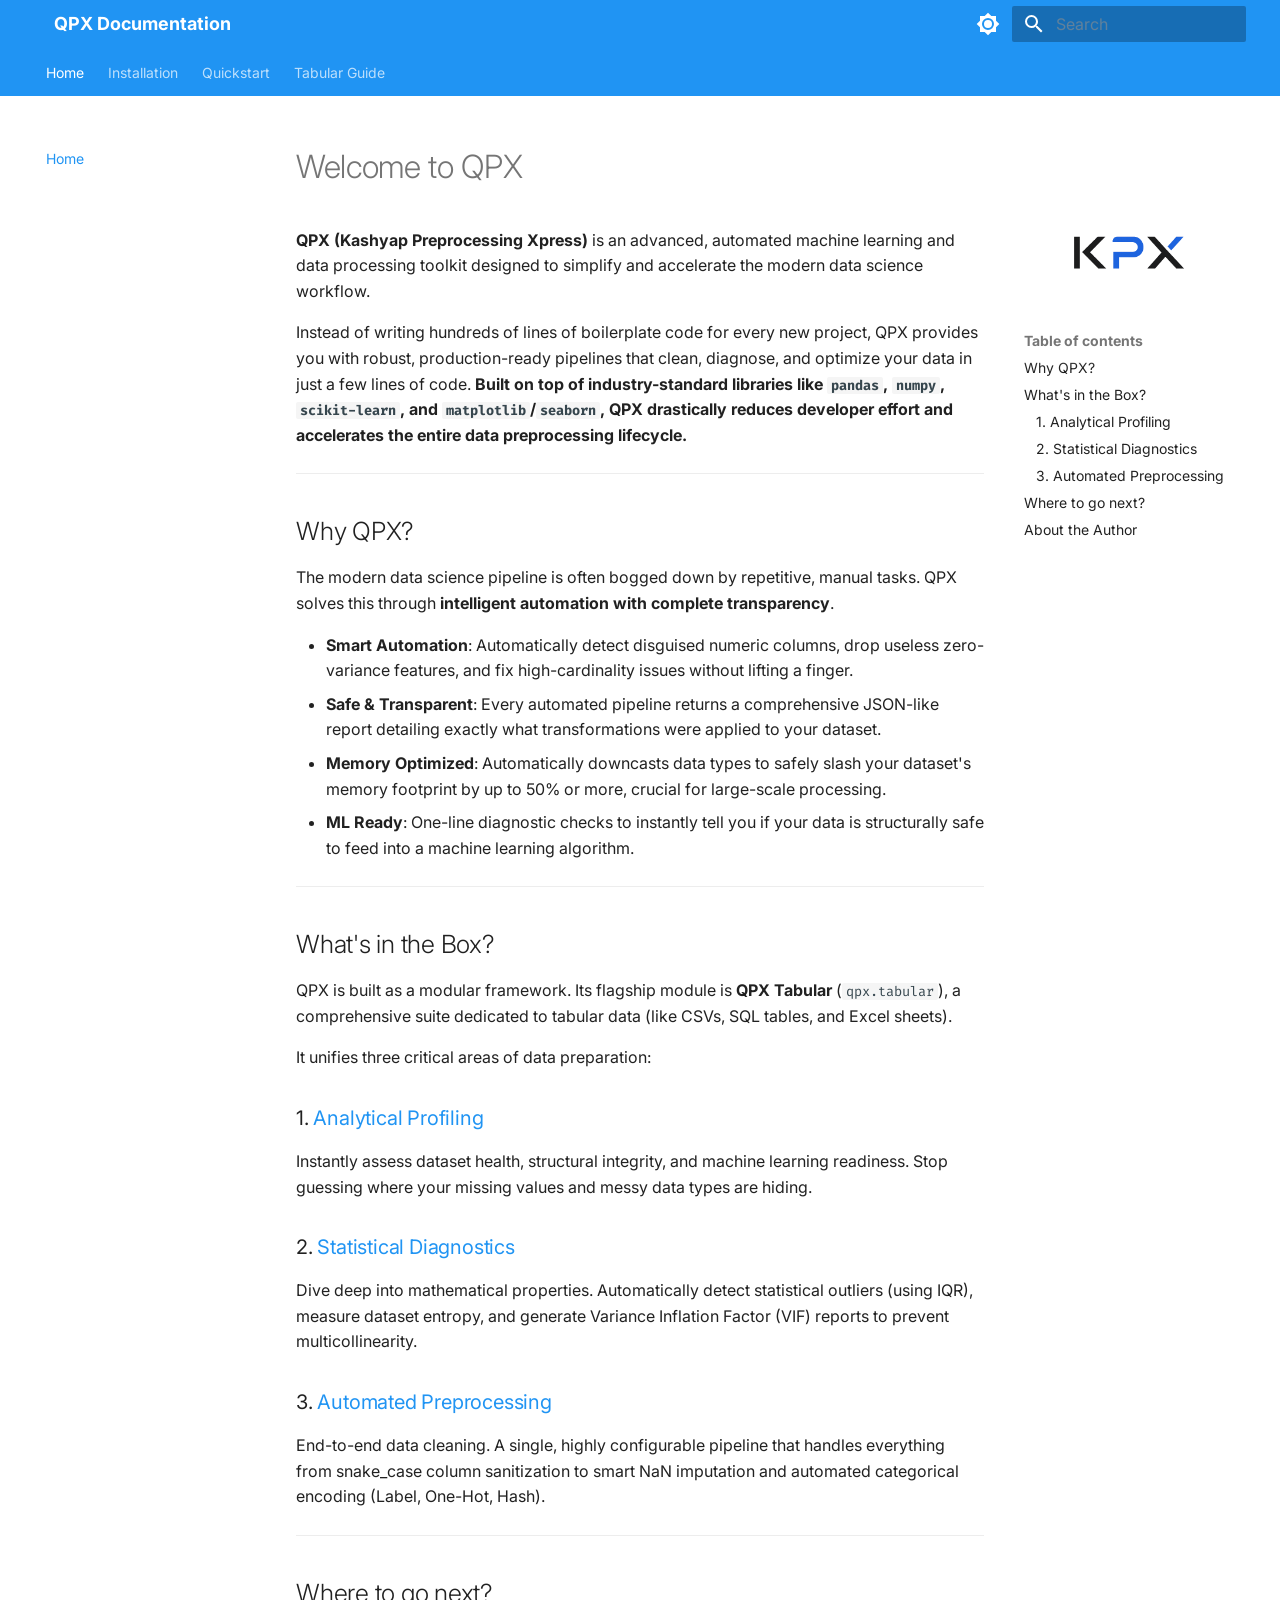
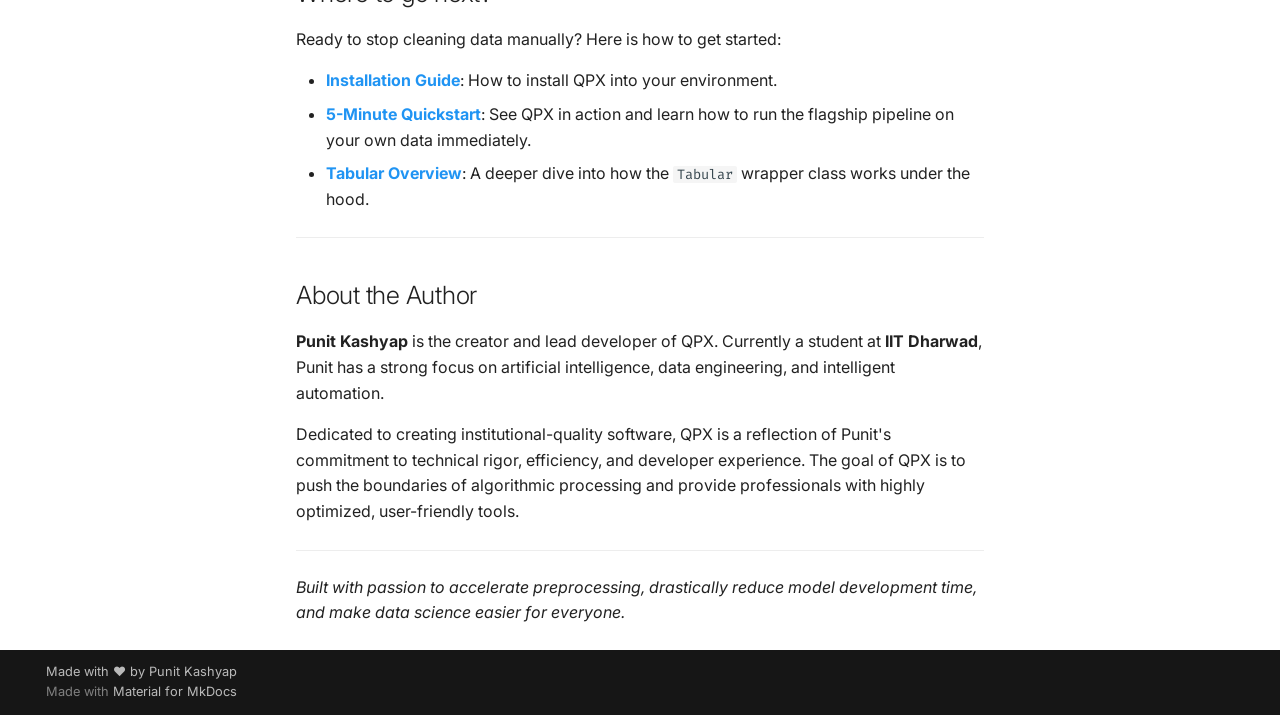
==== commit 1714ca6e: "Deployed cf1df52 with MkDocs version: 1.6.1" ====
--- a/index.html
+++ b/index.html
@@ -25,7 +25,7 @@
     
     
       
-        <title>KPX Documentation</title>
+        <title>QPX Documentation</title>
       
     
     
@@ -78,7 +78,7 @@
     <div data-md-component="skip">
       
         
-        <a href="#welcome-to-kpx" class="md-skip">
+        <a href="#welcome-to-qpx" class="md-skip">
           Skip to content
         </a>
       
@@ -92,7 +92,7 @@
 
 <header class="md-header" data-md-component="header">
   <nav class="md-header__inner md-grid" aria-label="Header">
-    <a href="." title="KPX Documentation" class="md-header__button md-logo" aria-label="KPX Documentation" data-md-component="logo">
+    <a href="." title="QPX Documentation" class="md-header__button md-logo" aria-label="QPX Documentation" data-md-component="logo">
       
   <img src="assets/logo.png" alt="logo">
 
@@ -105,7 +105,7 @@
       <div class="md-header__ellipsis">
         <div class="md-header__topic">
           <span class="md-ellipsis">
-            KPX Documentation
+            QPX Documentation
           </span>
         </div>
         <div class="md-header__topic" data-md-component="header-topic">
@@ -312,12 +312,12 @@
 
 <nav class="md-nav md-nav--primary md-nav--lifted" aria-label="Navigation" data-md-level="0">
   <label class="md-nav__title" for="__drawer">
-    <a href="." title="KPX Documentation" class="md-nav__button md-logo" aria-label="KPX Documentation" data-md-component="logo">
+    <a href="." title="QPX Documentation" class="md-nav__button md-logo" aria-label="QPX Documentation" data-md-component="logo">
       
   <img src="assets/logo.png" alt="logo">
 
     </a>
-    KPX Documentation
+    QPX Documentation
   </label>
   
   <ul class="md-nav__list" data-md-scrollfix>
@@ -389,10 +389,10 @@
     <ul class="md-nav__list" data-md-component="toc" data-md-scrollfix>
       
         <li class="md-nav__item">
-  <a href="#why-kpx" class="md-nav__link">
-    <span class="md-ellipsis">
-      
-        Why KPX?
+  <a href="#why-qpx" class="md-nav__link">
+    <span class="md-ellipsis">
+      
+        Why QPX?
       
     </span>
   </a>
@@ -804,7 +804,7 @@
           <!-- Inject logo directly into the secondary sidebar container -->
           <div style="text-align: center; padding: 1.5rem 1rem 0 1rem;">
             <a href="./">
-              <img src="./assets/logo.png" alt="KPX Logo" style="max-width: 150px; height: auto;">
+              <img src="./assets/logo.png" alt="QPX Logo" style="max-width: 150px; height: auto;">
             </a>
           </div>
           
@@ -823,10 +823,10 @@
     <ul class="md-nav__list" data-md-component="toc" data-md-scrollfix>
       
         <li class="md-nav__item">
-  <a href="#why-kpx" class="md-nav__link">
-    <span class="md-ellipsis">
-      
-        Why KPX?
+  <a href="#why-qpx" class="md-nav__link">
+    <span class="md-ellipsis">
+      
+        Why QPX?
       
     </span>
   </a>
@@ -922,12 +922,12 @@
 
 
 
-<h1 id="welcome-to-kpx">Welcome to KPX</h1>
-<p><strong>KPX (Kashyap Preprocessing Xpress)</strong> is an advanced, automated machine learning and data processing toolkit designed to simplify and accelerate the modern data science workflow. </p>
-<p>Instead of writing hundreds of lines of boilerplate code for every new project, KPX provides you with robust, production-ready pipelines that clean, diagnose, and optimize your data in just a few lines of code. <strong>Built on top of industry-standard libraries like <code>pandas</code>, <code>numpy</code>, <code>scikit-learn</code>, and <code>matplotlib</code>/<code>seaborn</code>, KPX drastically reduces developer effort and accelerates the entire data preprocessing lifecycle.</strong></p>
+<h1 id="welcome-to-qpx">Welcome to QPX</h1>
+<p><strong>QPX (Kashyap Preprocessing Xpress)</strong> is an advanced, automated machine learning and data processing toolkit designed to simplify and accelerate the modern data science workflow. </p>
+<p>Instead of writing hundreds of lines of boilerplate code for every new project, QPX provides you with robust, production-ready pipelines that clean, diagnose, and optimize your data in just a few lines of code. <strong>Built on top of industry-standard libraries like <code>pandas</code>, <code>numpy</code>, <code>scikit-learn</code>, and <code>matplotlib</code>/<code>seaborn</code>, QPX drastically reduces developer effort and accelerates the entire data preprocessing lifecycle.</strong></p>
 <hr />
-<h2 id="why-kpx">Why KPX?</h2>
-<p>The modern data science pipeline is often bogged down by repetitive, manual tasks. KPX solves this through <strong>intelligent automation with complete transparency</strong>.</p>
+<h2 id="why-qpx">Why QPX?</h2>
+<p>The modern data science pipeline is often bogged down by repetitive, manual tasks. QPX solves this through <strong>intelligent automation with complete transparency</strong>.</p>
 <ul>
 <li><strong>Smart Automation</strong>: Automatically detect disguised numeric columns, drop useless zero-variance features, and fix high-cardinality issues without lifting a finger.</li>
 <li><strong>Safe &amp; Transparent</strong>: Every automated pipeline returns a comprehensive JSON-like report detailing exactly what transformations were applied to your dataset.</li>
@@ -936,7 +936,7 @@
 </ul>
 <hr />
 <h2 id="whats-in-the-box">What's in the Box?</h2>
-<p>KPX is built as a modular framework. Its flagship module is <strong>KPX Tabular</strong> (<code>kpx.tabular</code>), a comprehensive suite dedicated to tabular data (like CSVs, SQL tables, and Excel sheets). </p>
+<p>QPX is built as a modular framework. Its flagship module is <strong>QPX Tabular</strong> (<code>qpx.tabular</code>), a comprehensive suite dedicated to tabular data (like CSVs, SQL tables, and Excel sheets). </p>
 <p>It unifies three critical areas of data preparation:</p>
 <h3 id="1-analytical-profiling">1. <a href="user_guide/tabular/summary/">Analytical Profiling</a></h3>
 <p>Instantly assess dataset health, structural integrity, and machine learning readiness. Stop guessing where your missing values and messy data types are hiding.</p>
@@ -948,14 +948,14 @@
 <h2 id="where-to-go-next">Where to go next?</h2>
 <p>Ready to stop cleaning data manually? Here is how to get started:</p>
 <ul>
-<li><strong><a href="installation/">Installation Guide</a></strong>: How to install KPX into your environment.</li>
-<li><strong><a href="quickstart/">5-Minute Quickstart</a></strong>: See KPX in action and learn how to run the flagship pipeline on your own data immediately.</li>
+<li><strong><a href="installation/">Installation Guide</a></strong>: How to install QPX into your environment.</li>
+<li><strong><a href="quickstart/">5-Minute Quickstart</a></strong>: See QPX in action and learn how to run the flagship pipeline on your own data immediately.</li>
 <li><strong><a href="user_guide/tabular/overview/">Tabular Overview</a></strong>: A deeper dive into how the <code>Tabular</code> wrapper class works under the hood.</li>
 </ul>
 <hr />
 <h2 id="about-the-author">About the Author</h2>
-<p><strong>Punit Kashyap</strong> is the creator and lead developer of KPX. Currently a student at <strong>IIT Dharwad</strong>, Punit has a strong focus on artificial intelligence, data engineering, and intelligent automation. </p>
-<p>Dedicated to creating institutional-quality software, KPX is a reflection of Punit's commitment to technical rigor, efficiency, and developer experience. The goal of KPX is to push the boundaries of algorithmic processing and provide professionals with highly optimized, user-friendly tools.</p>
+<p><strong>Punit Kashyap</strong> is the creator and lead developer of QPX. Currently a student at <strong>IIT Dharwad</strong>, Punit has a strong focus on artificial intelligence, data engineering, and intelligent automation. </p>
+<p>Dedicated to creating institutional-quality software, QPX is a reflection of Punit's commitment to technical rigor, efficiency, and developer experience. The goal of QPX is to push the boundaries of algorithmic processing and provide professionals with highly optimized, user-friendly tools.</p>
 <hr />
 <p><em>Built with passion to accelerate preprocessing, drastically reduce model development time, and make data science easier for everyone.</em></p>
 
--- a/stylesheets/extra.css
+++ b/stylesheets/extra.css
@@ -52,7 +52,7 @@
 }
 
 /* Dark Mode Logo Adjustments */
-[data-md-color-scheme="slate"] img[alt="KPX Logo"],
+[data-md-color-scheme="slate"] img[alt="QPX Logo"],
 [data-md-color-scheme="slate"] .md-logo img {
   filter: invert(1) hue-rotate(180deg) brightness(1.5);
 }
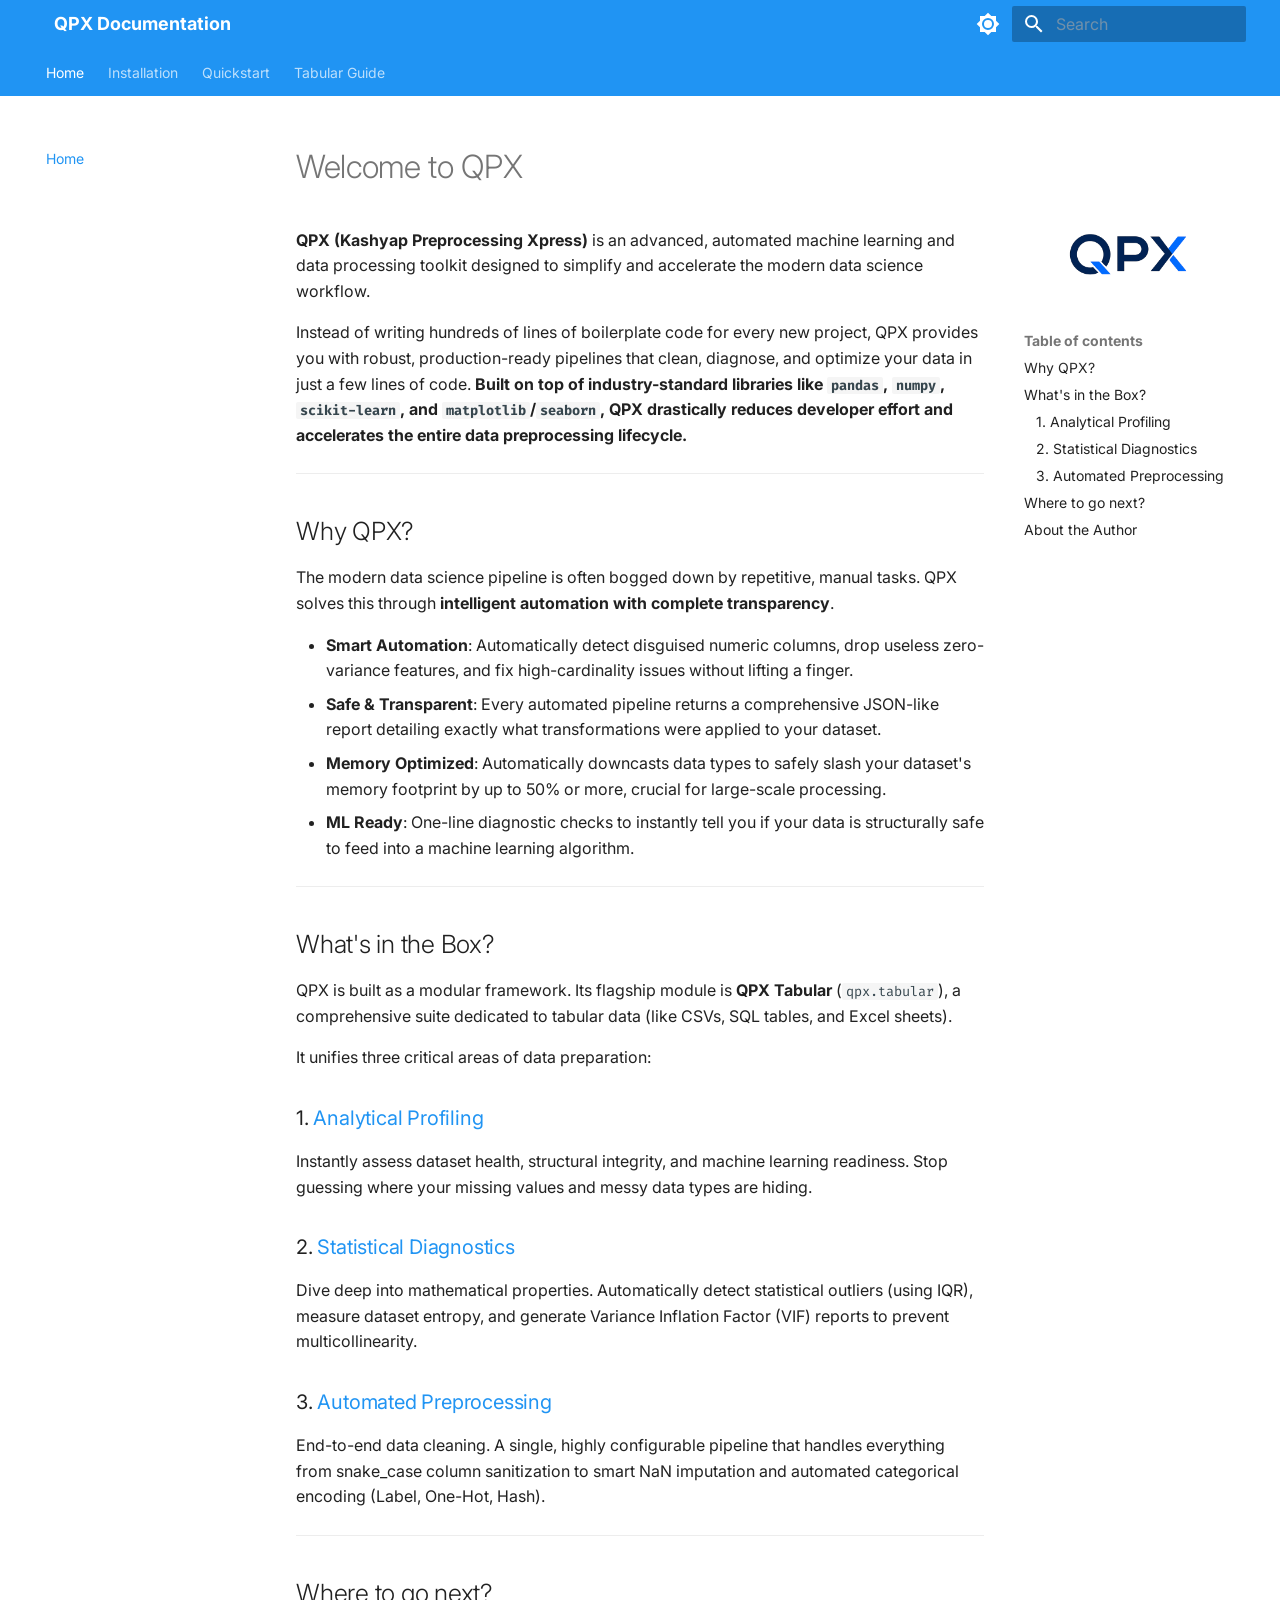
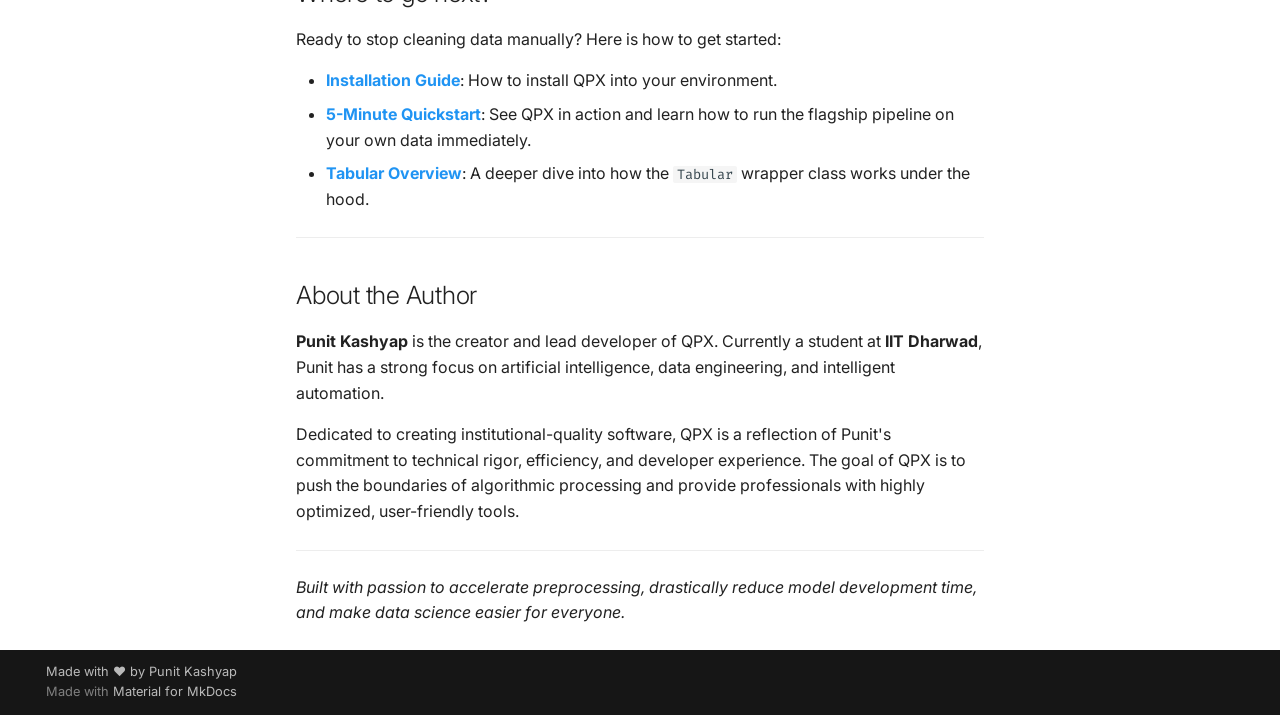
==== commit fac20e47: "Deployed 023e749 with MkDocs version: 1.6.1" ====
--- a/index.html
+++ b/index.html
@@ -20,7 +20,7 @@
         
       
       
-      <link rel="icon" href="assets/logo.png">
+      <link rel="icon" href="assets/qpx_logo.png">
       <meta name="generator" content="mkdocs-1.6.1, mkdocs-material-9.7.6">
     
     
@@ -94,7 +94,7 @@
   <nav class="md-header__inner md-grid" aria-label="Header">
     <a href="." title="QPX Documentation" class="md-header__button md-logo" aria-label="QPX Documentation" data-md-component="logo">
       
-  <img src="assets/logo.png" alt="logo">
+  <img src="assets/qpx_logo.png" alt="logo">
 
     </a>
     <label class="md-header__button md-icon" for="__drawer">
@@ -314,7 +314,7 @@
   <label class="md-nav__title" for="__drawer">
     <a href="." title="QPX Documentation" class="md-nav__button md-logo" aria-label="QPX Documentation" data-md-component="logo">
       
-  <img src="assets/logo.png" alt="logo">
+  <img src="assets/qpx_logo.png" alt="logo">
 
     </a>
     QPX Documentation
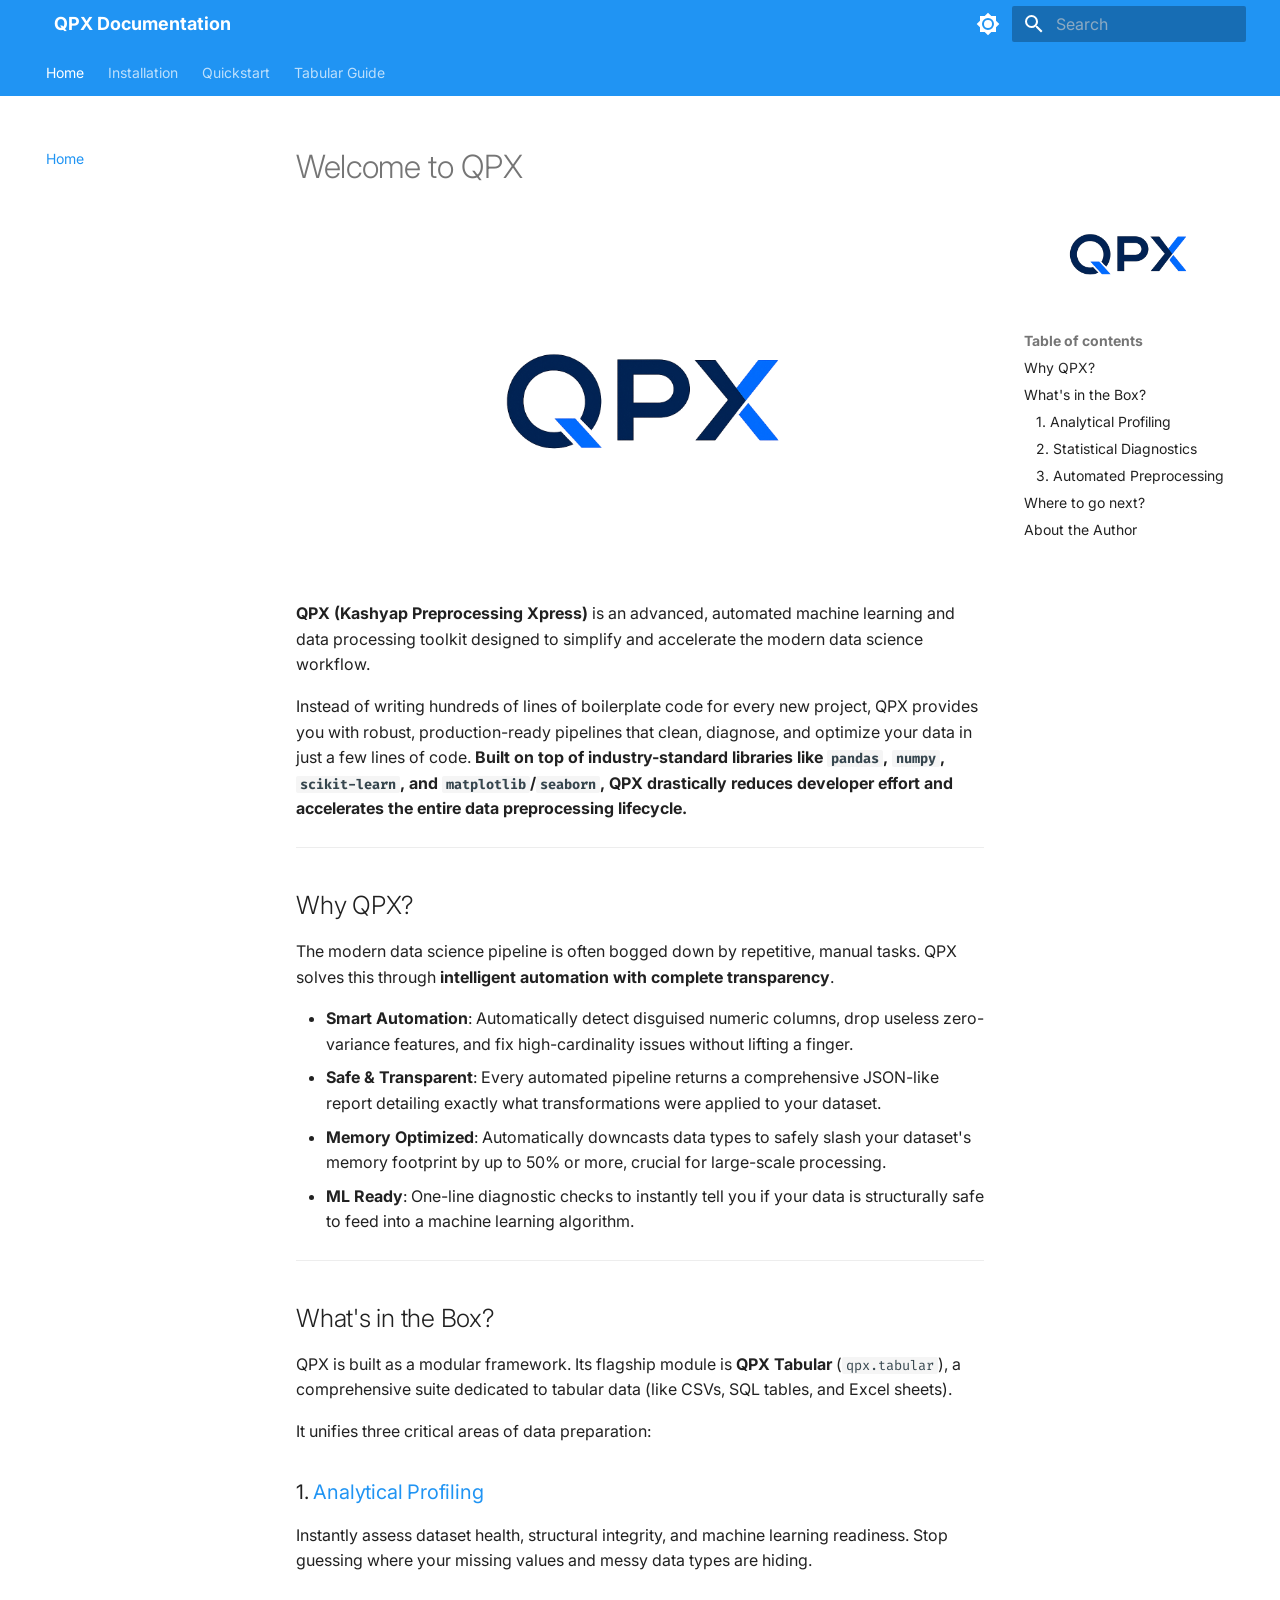
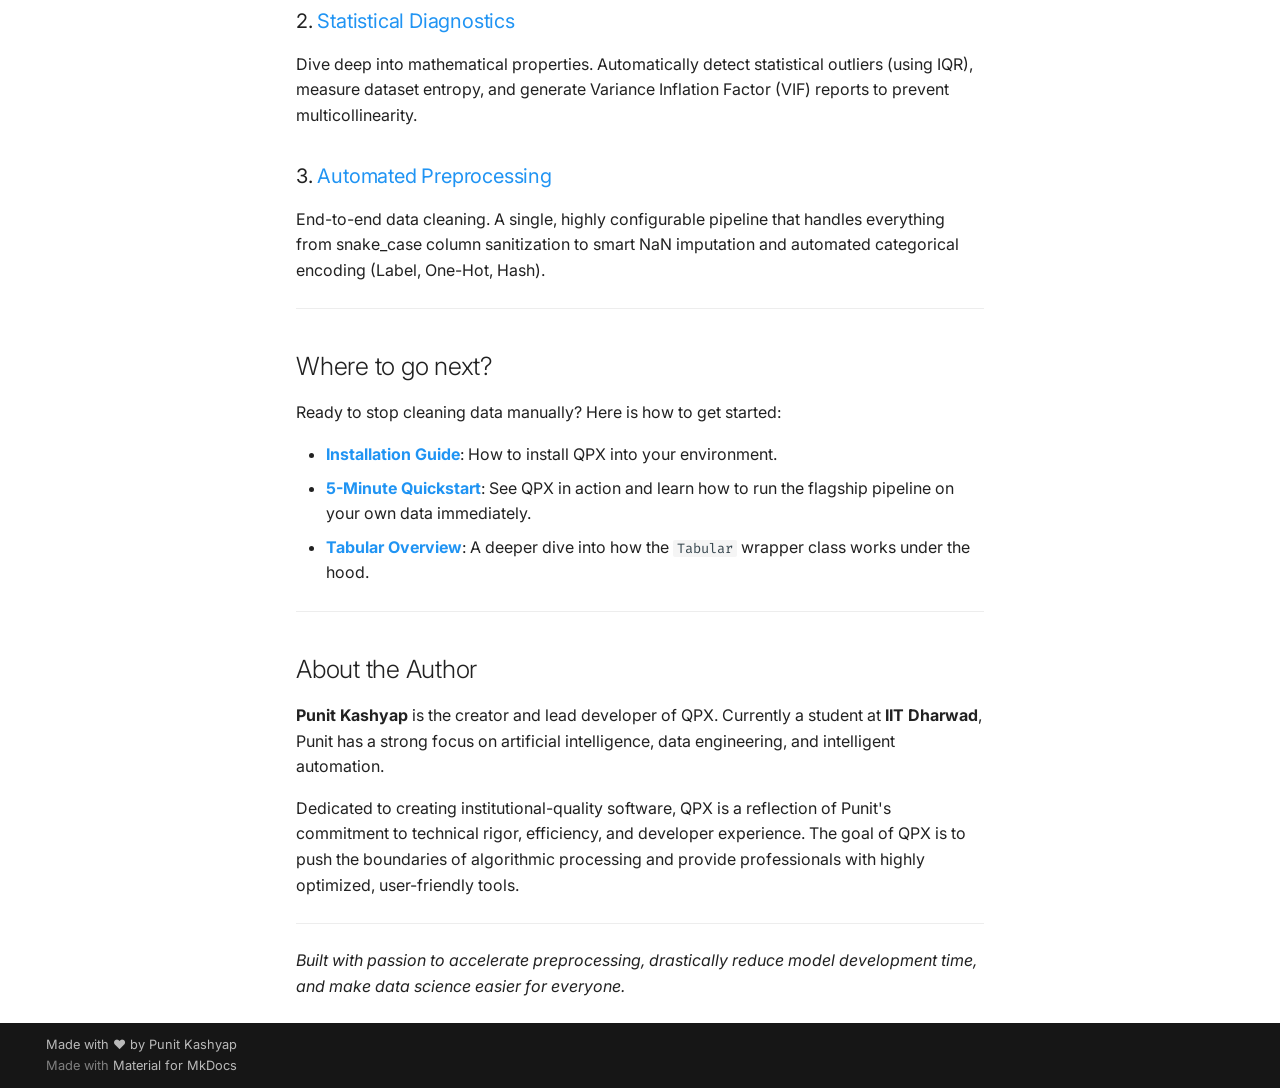
==== commit 47538bba: "Deployed 0bb362f with MkDocs version: 1.6.1" ====
--- a/index.html
+++ b/index.html
@@ -923,6 +923,10 @@
 
 
 <h1 id="welcome-to-qpx">Welcome to QPX</h1>
+<p align="center">
+  <img src="assets/qpx_logo.png" alt="QPX Logo" width="350"/>
+</p>
+
 <p><strong>QPX (Kashyap Preprocessing Xpress)</strong> is an advanced, automated machine learning and data processing toolkit designed to simplify and accelerate the modern data science workflow. </p>
 <p>Instead of writing hundreds of lines of boilerplate code for every new project, QPX provides you with robust, production-ready pipelines that clean, diagnose, and optimize your data in just a few lines of code. <strong>Built on top of industry-standard libraries like <code>pandas</code>, <code>numpy</code>, <code>scikit-learn</code>, and <code>matplotlib</code>/<code>seaborn</code>, QPX drastically reduces developer effort and accelerates the entire data preprocessing lifecycle.</strong></p>
 <hr />
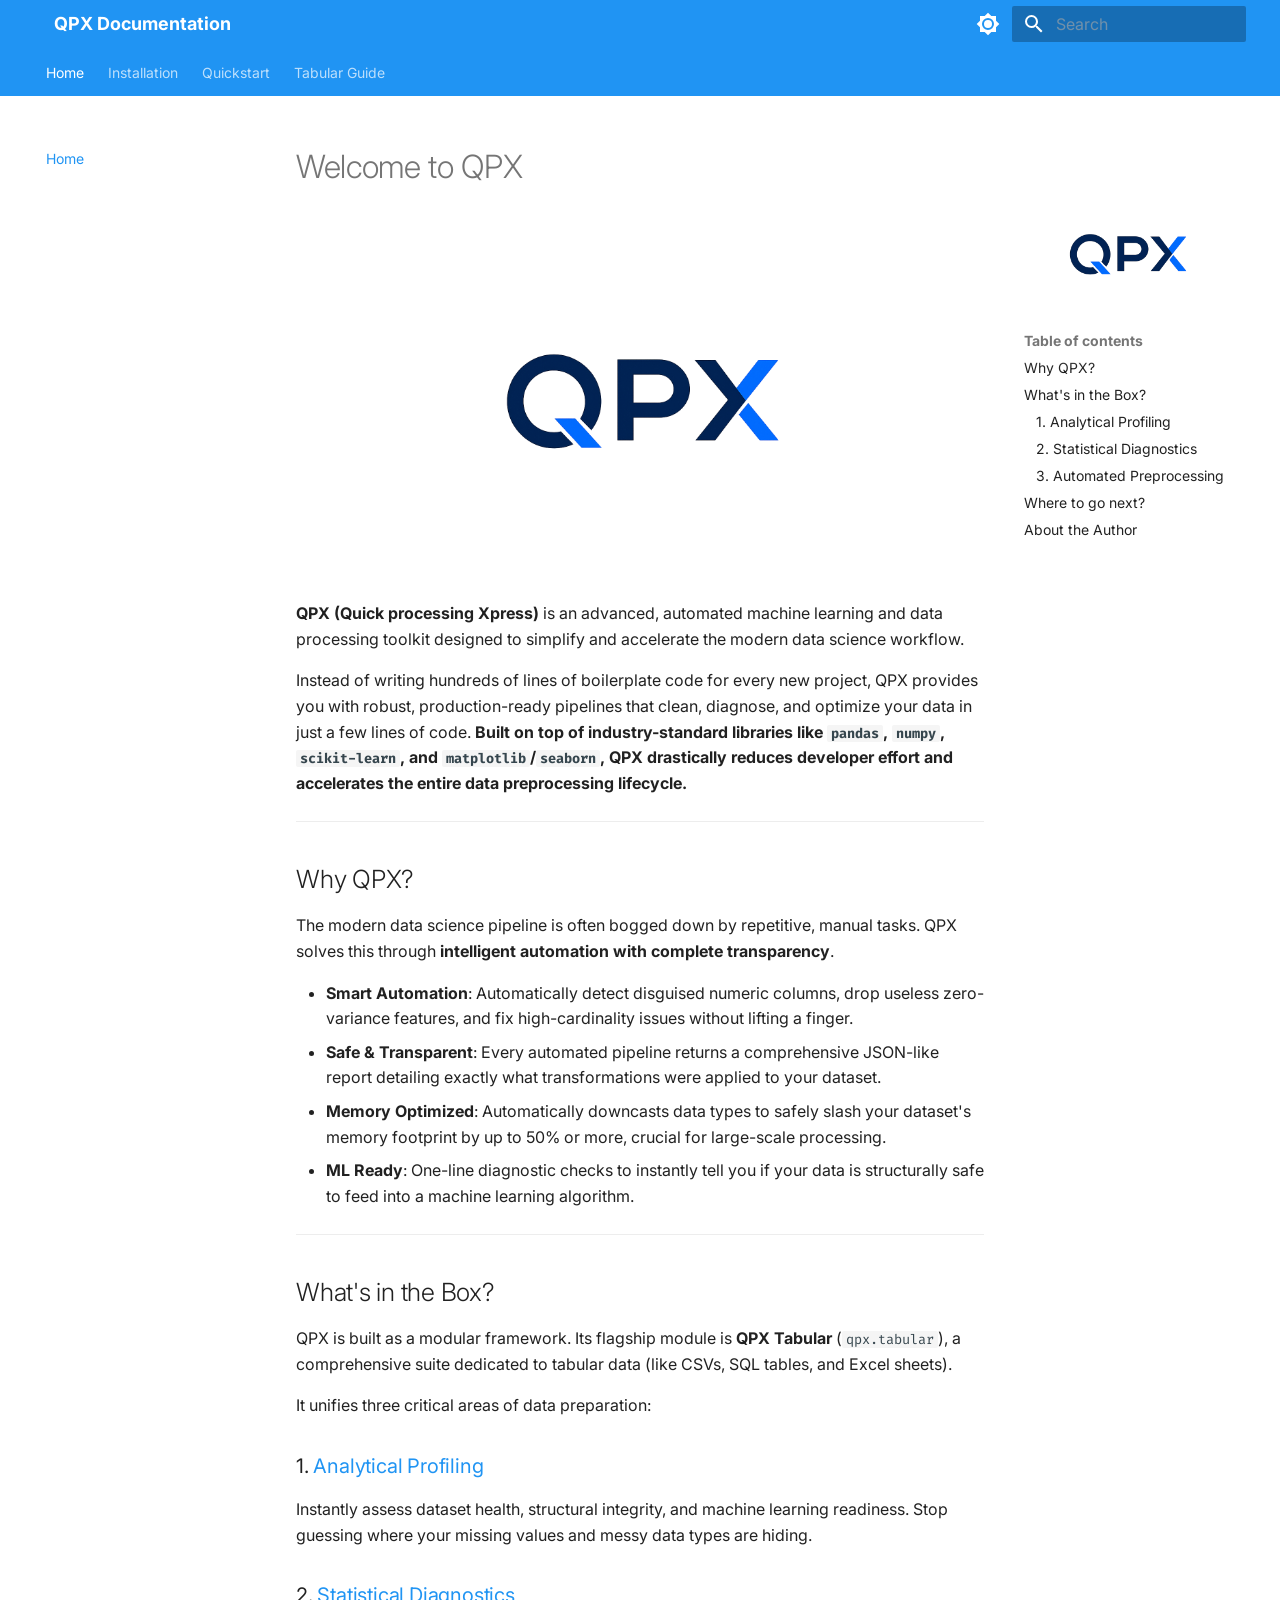
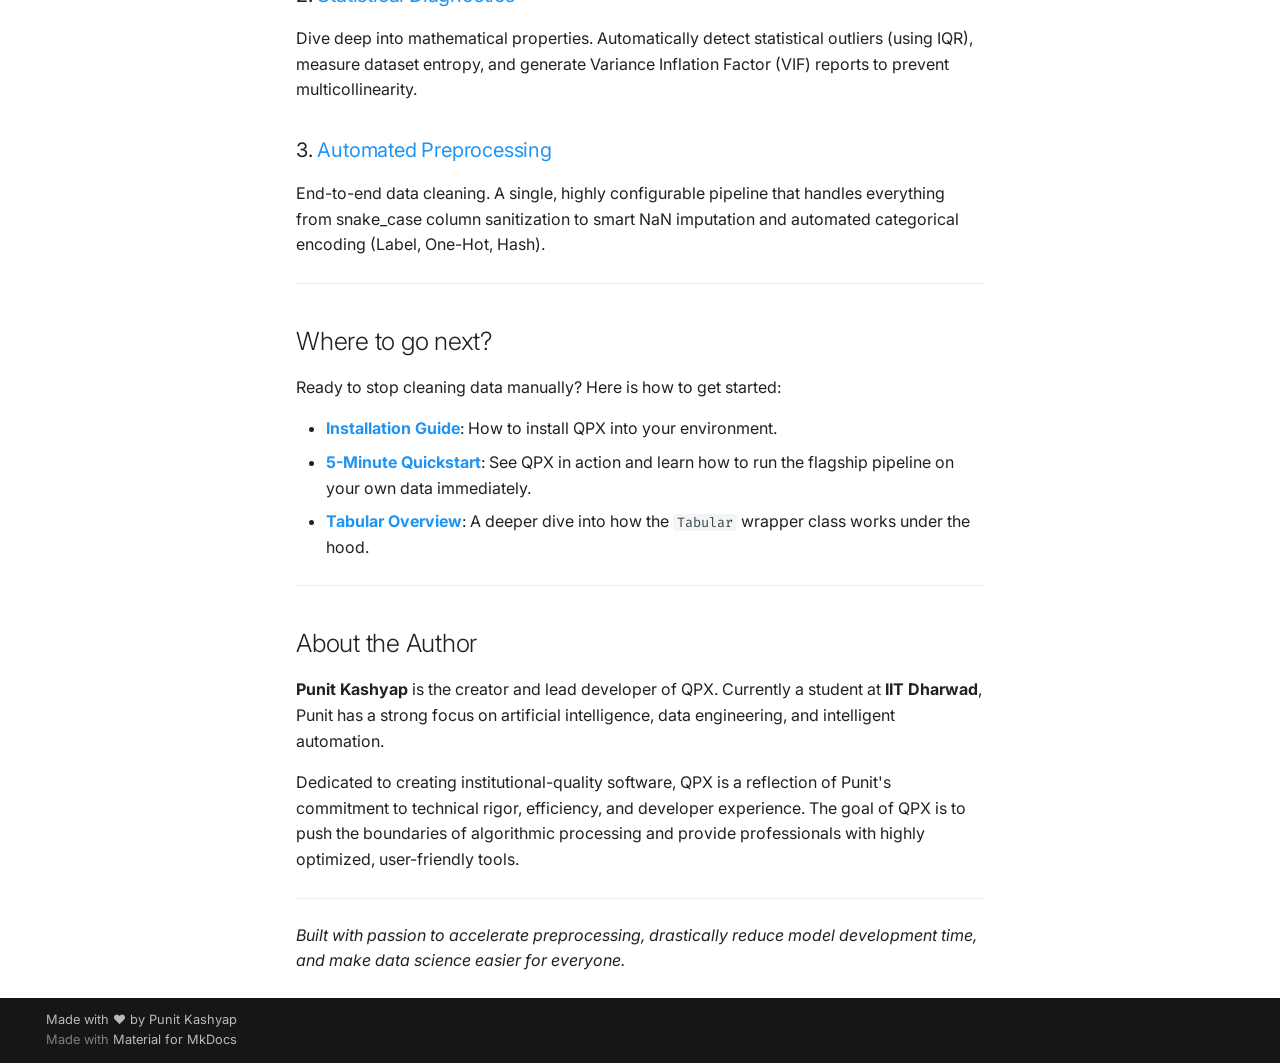
==== commit 475bf785: "Deployed b61fecd with MkDocs version: 1.6.1" ====
--- a/index.html
+++ b/index.html
@@ -927,7 +927,7 @@
   <img src="assets/qpx_logo.png" alt="QPX Logo" width="350"/>
 </p>
 
-<p><strong>QPX (Kashyap Preprocessing Xpress)</strong> is an advanced, automated machine learning and data processing toolkit designed to simplify and accelerate the modern data science workflow. </p>
+<p><strong>QPX (Quick processing Xpress)</strong> is an advanced, automated machine learning and data processing toolkit designed to simplify and accelerate the modern data science workflow. </p>
 <p>Instead of writing hundreds of lines of boilerplate code for every new project, QPX provides you with robust, production-ready pipelines that clean, diagnose, and optimize your data in just a few lines of code. <strong>Built on top of industry-standard libraries like <code>pandas</code>, <code>numpy</code>, <code>scikit-learn</code>, and <code>matplotlib</code>/<code>seaborn</code>, QPX drastically reduces developer effort and accelerates the entire data preprocessing lifecycle.</strong></p>
 <hr />
 <h2 id="why-qpx">Why QPX?</h2>
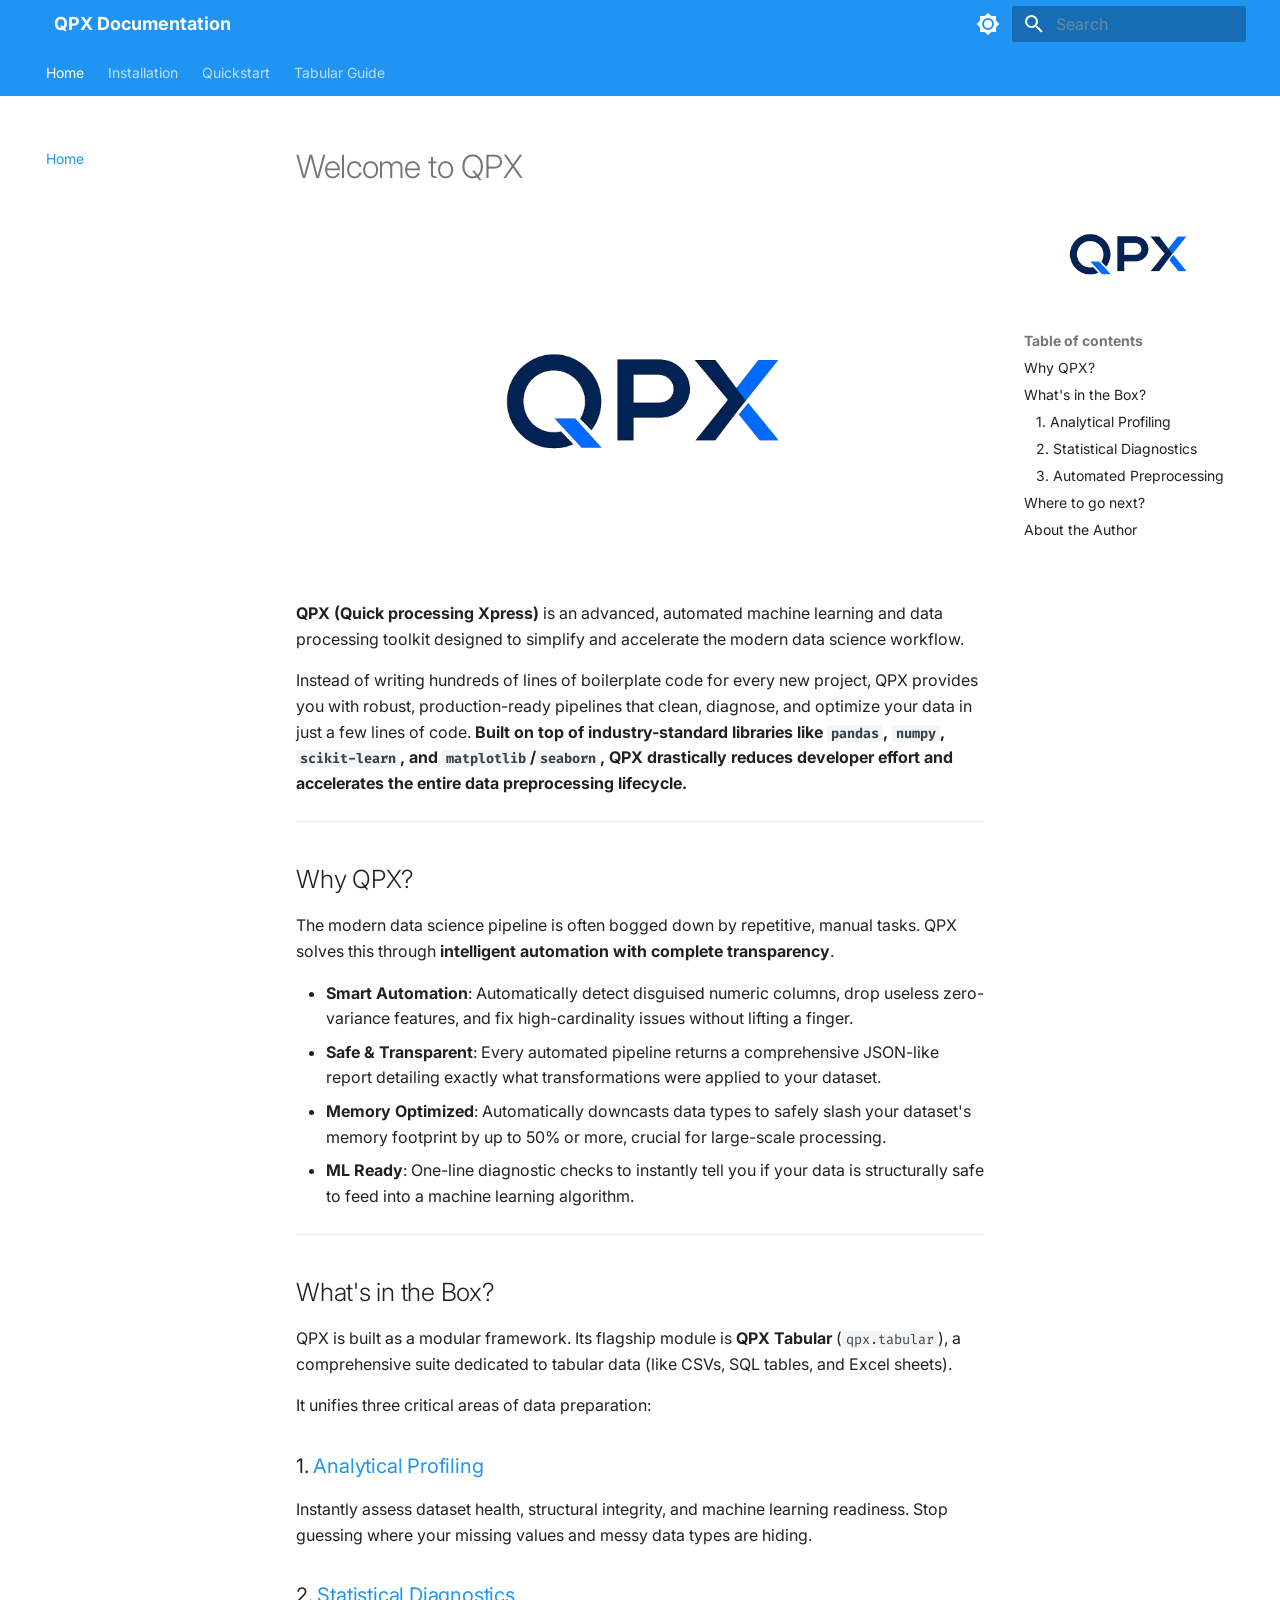
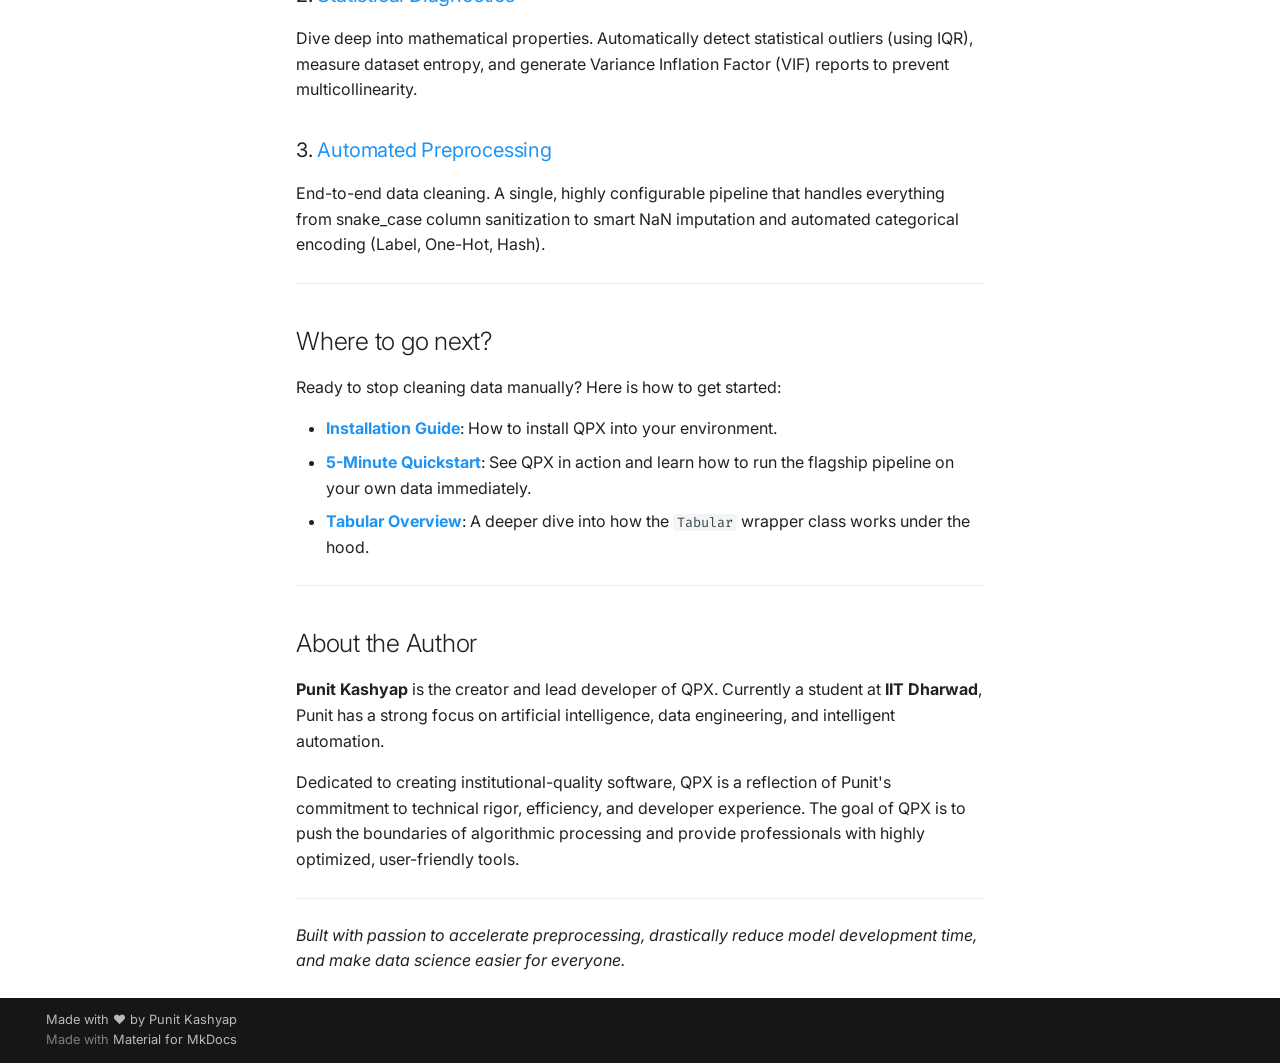
==== commit 0a4c021e: "Deployed a393bf4 with MkDocs version: 1.6.1" ====
--- a/index.html
+++ b/index.html
@@ -804,7 +804,7 @@
           <!-- Inject logo directly into the secondary sidebar container -->
           <div style="text-align: center; padding: 1.5rem 1rem 0 1rem;">
             <a href="./">
-              <img src="./assets/logo.png" alt="QPX Logo" style="max-width: 150px; height: auto;">
+              <img src="./assets/qpx_logo.png" alt="QPX Logo" style="max-width: 150px; height: auto;">
             </a>
           </div>
           
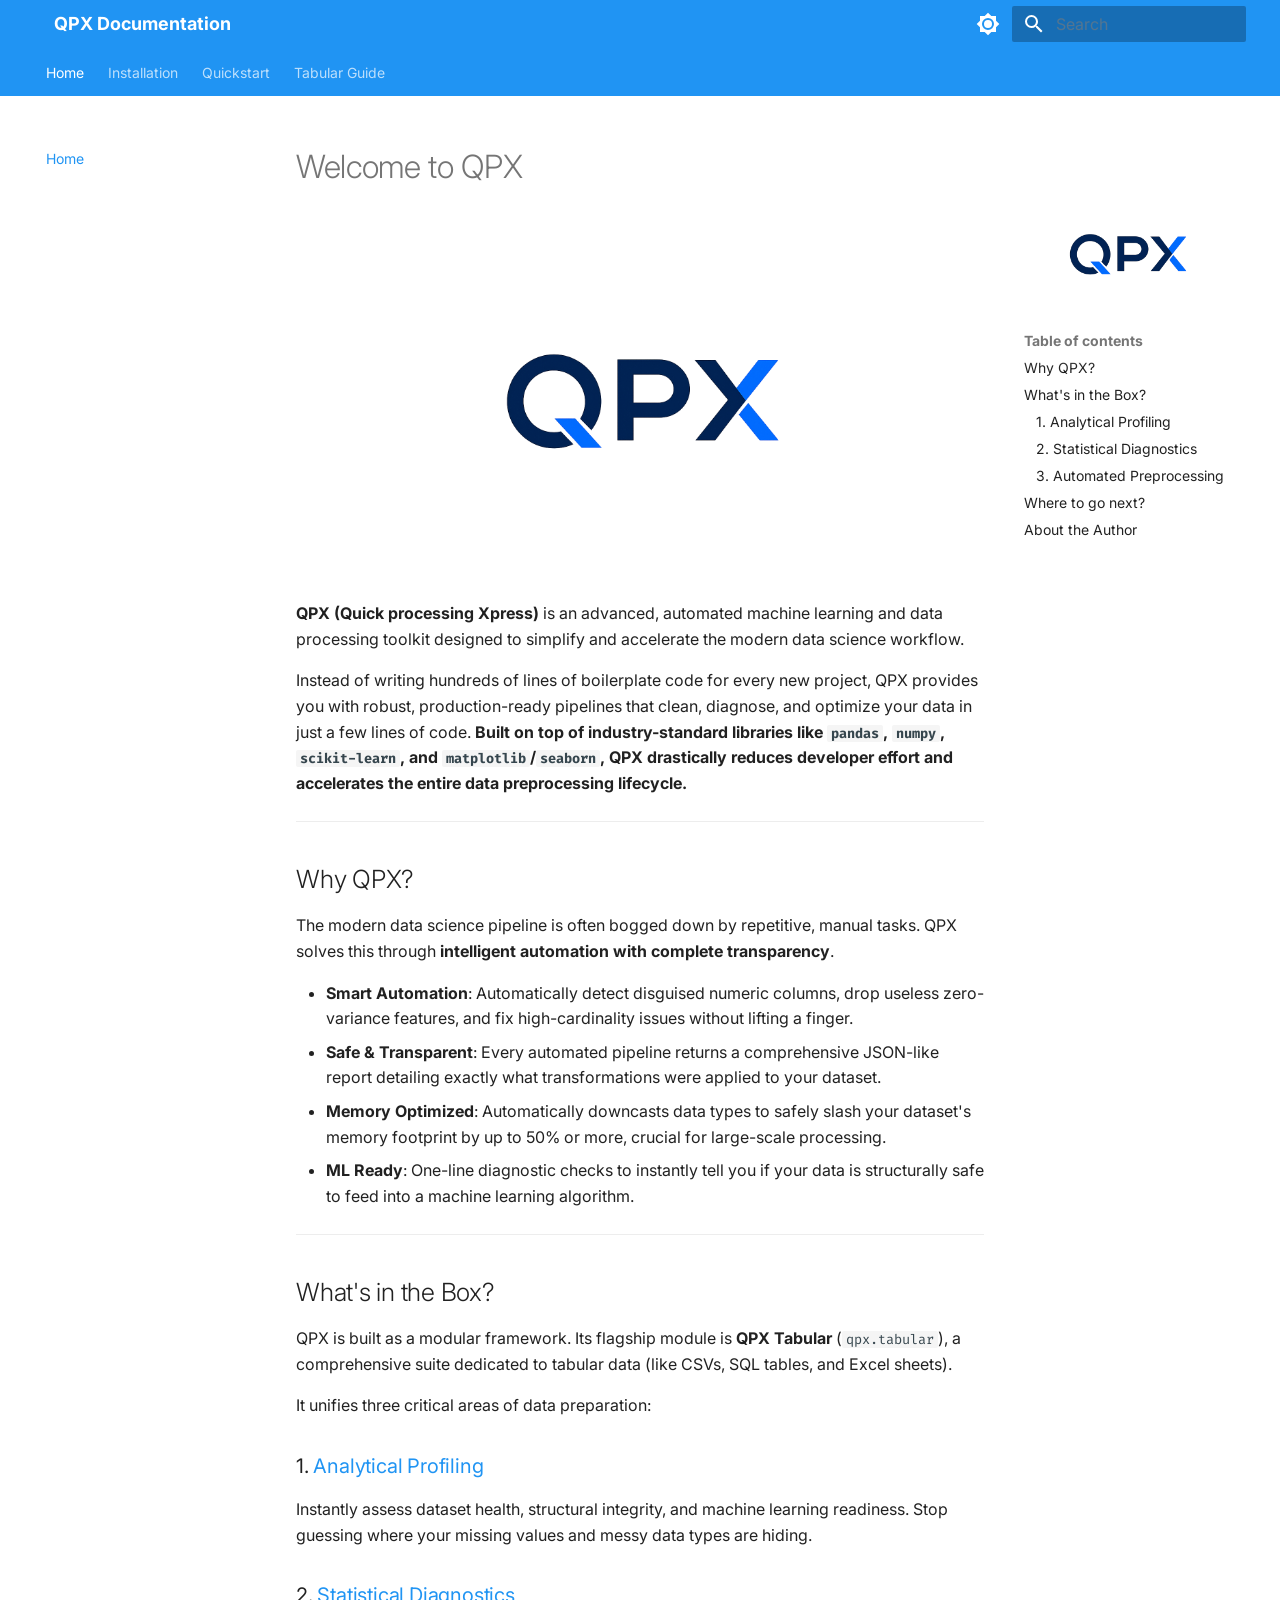
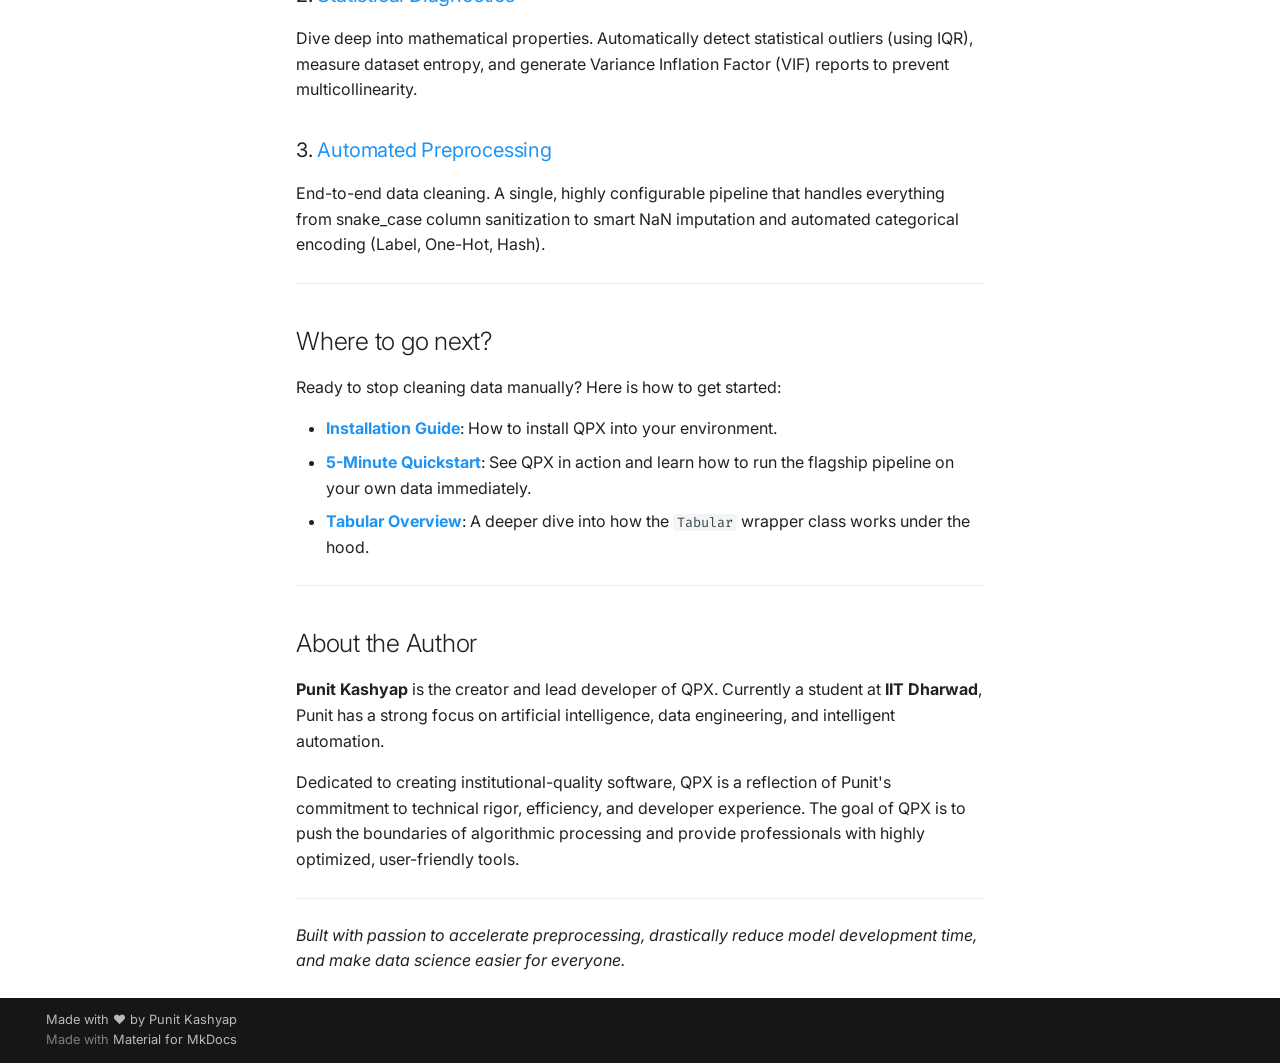
==== commit efb1a670: "Deployed a393bf4 with MkDocs version: 1.6.1" ====
--- a/index.html
+++ b/index.html
@@ -803,8 +803,8 @@
         <div class="md-sidebar__inner">
           <!-- Inject logo directly into the secondary sidebar container -->
           <div style="text-align: center; padding: 1.5rem 1rem 0 1rem;">
-            <a href="./">
-              <img src="./assets/qpx_logo.png" alt="QPX Logo" style="max-width: 150px; height: auto;">
+            <a href=".">
+              <img src="assets/qpx_logo.png" alt="QPX Logo" style="max-width: 150px; height: auto;">
             </a>
           </div>
           
